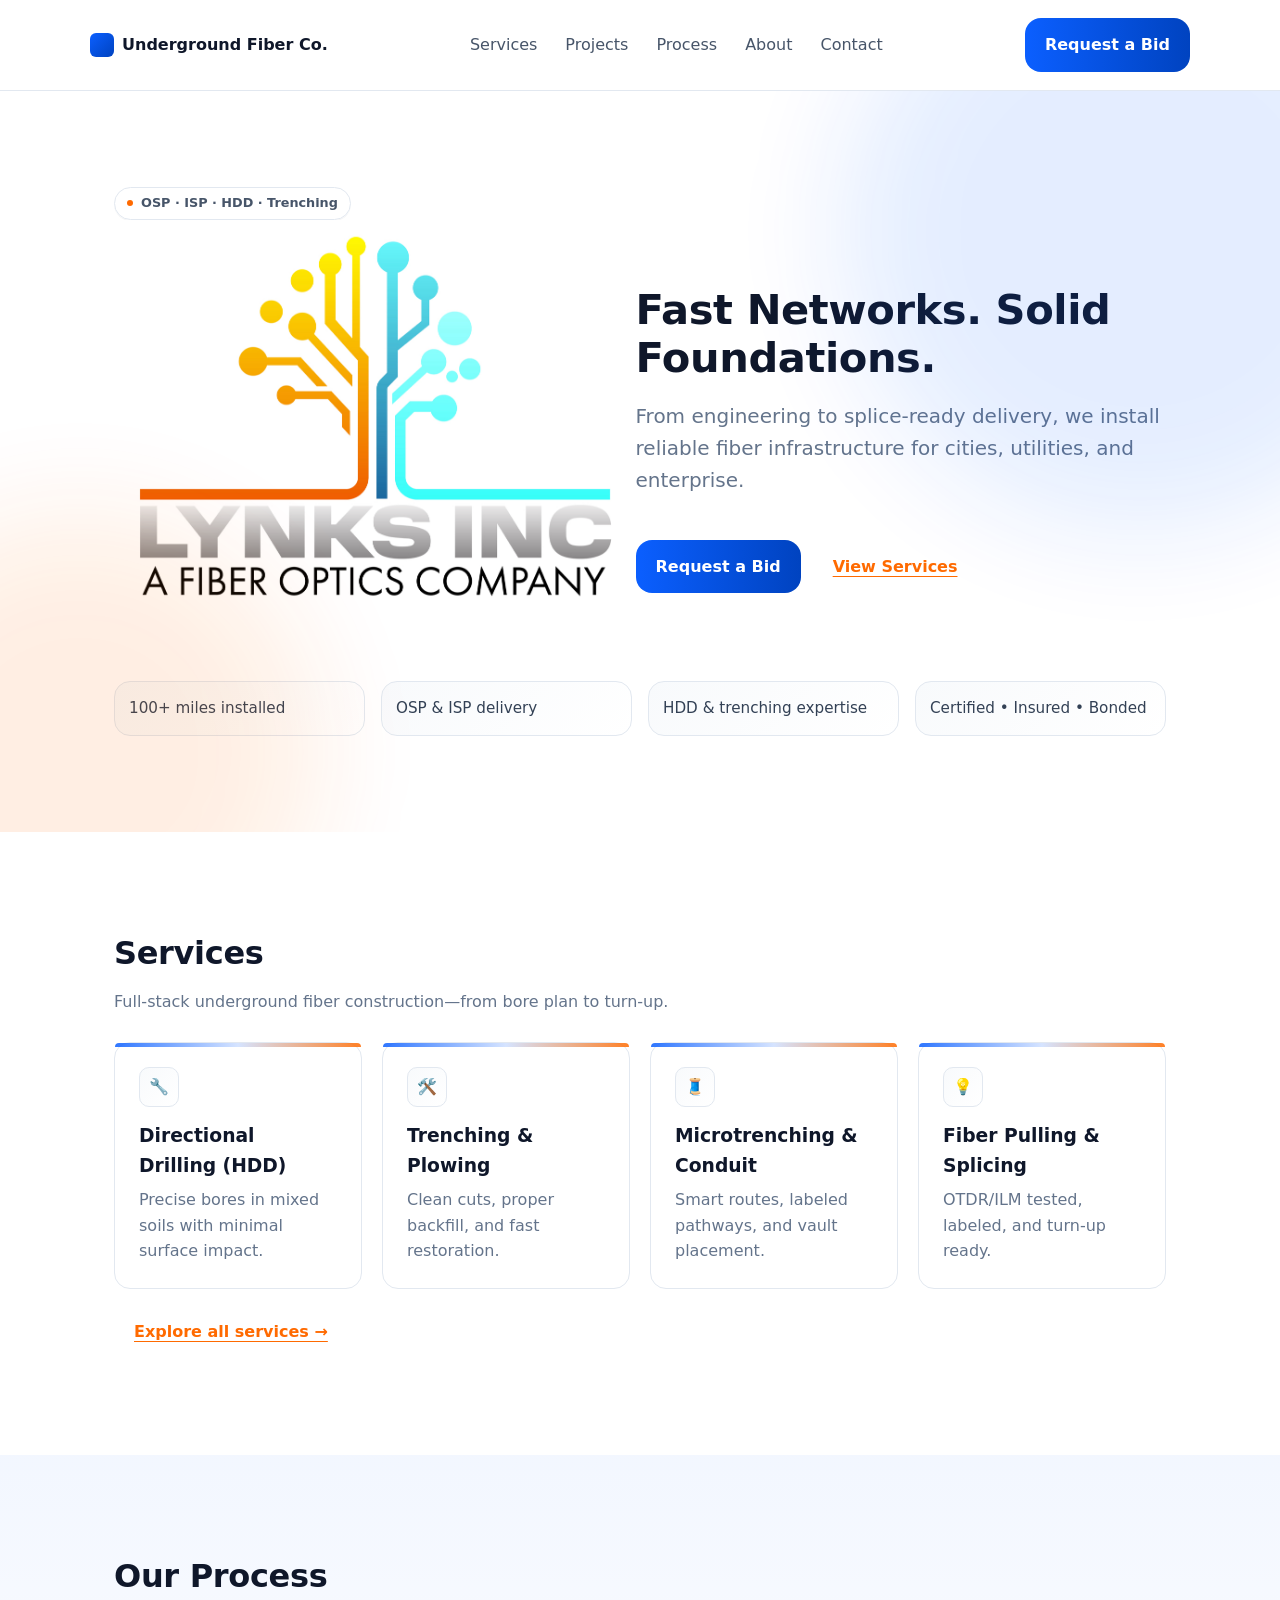
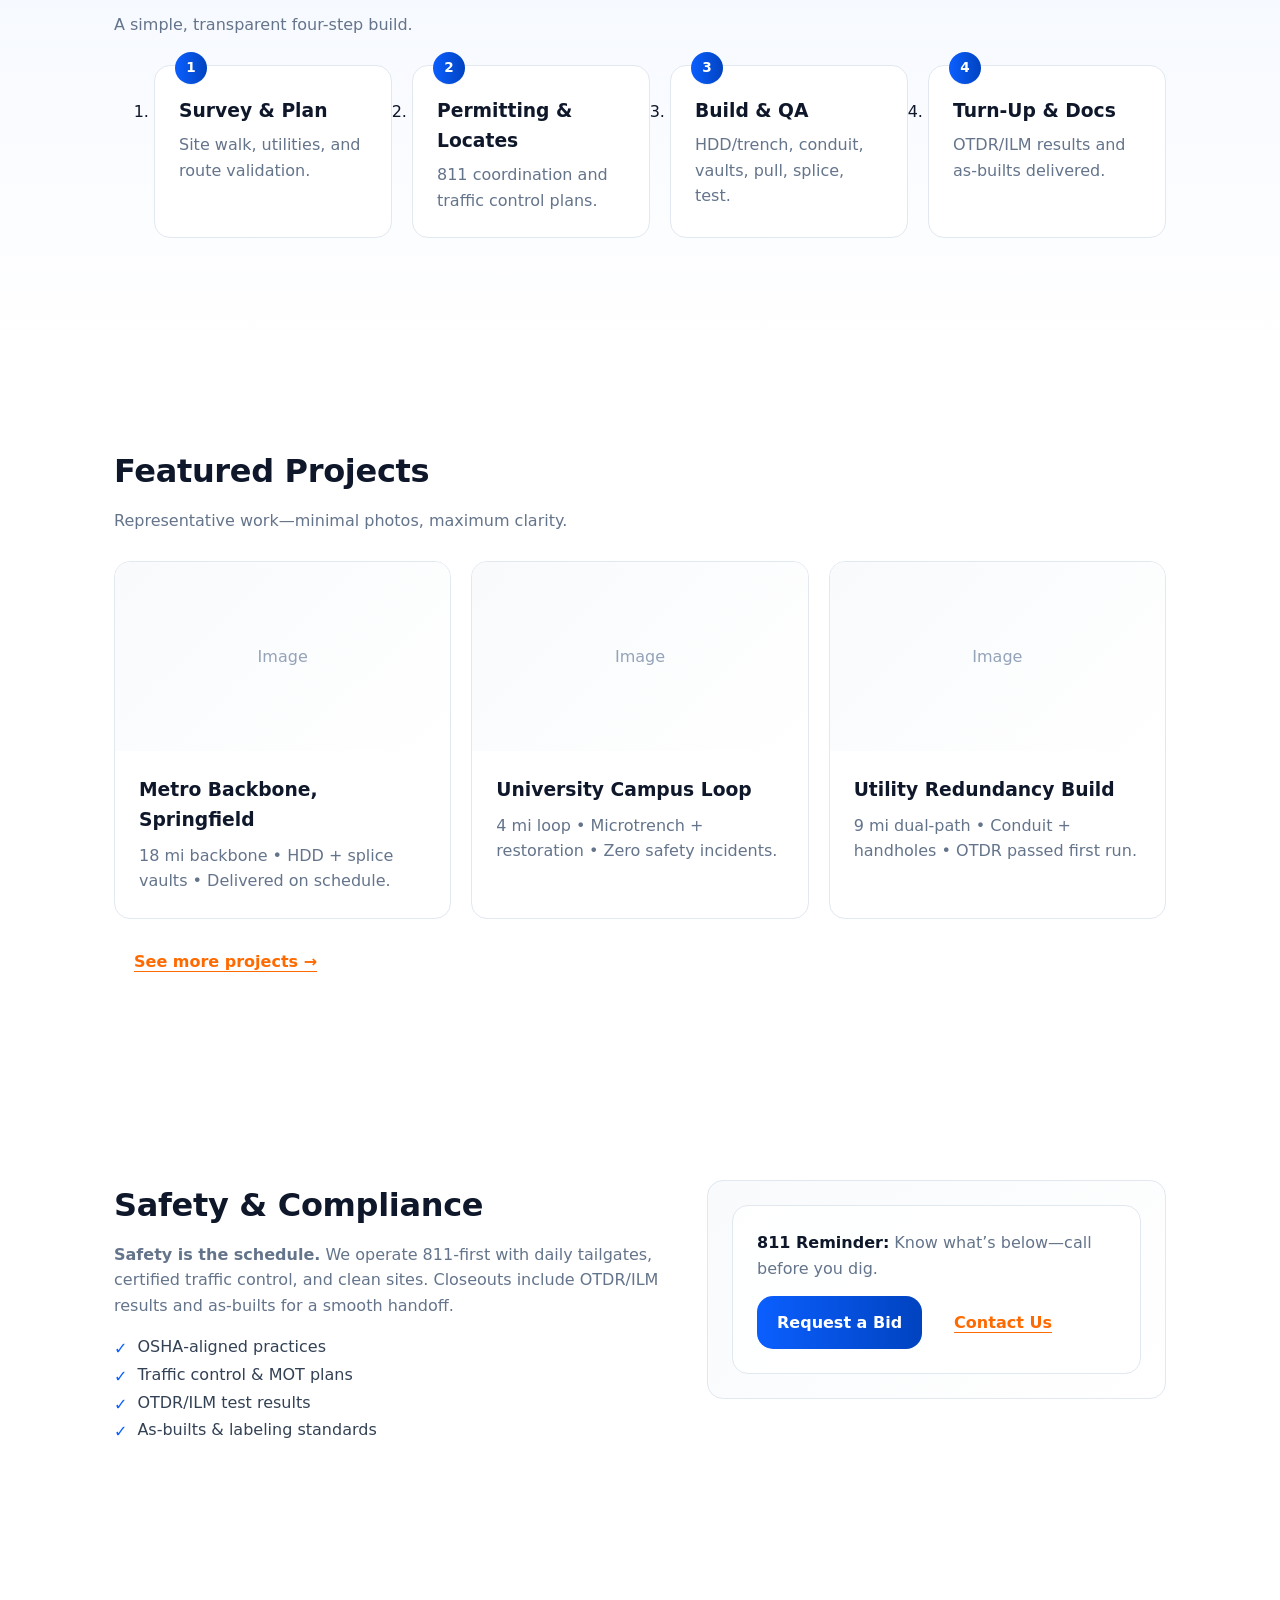
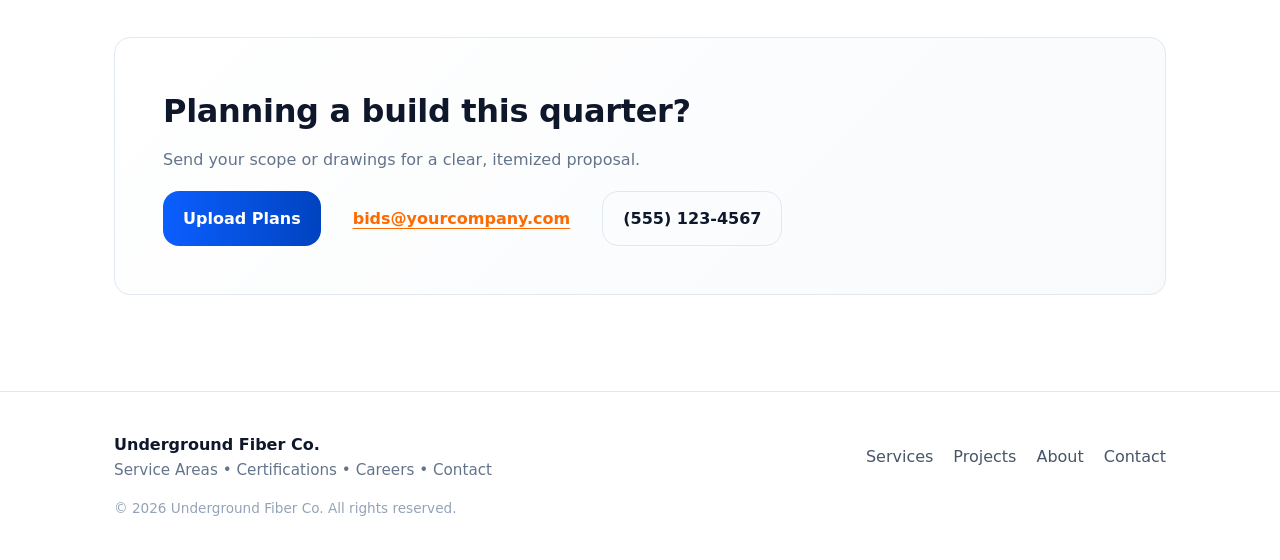
==== index.html @ c2877f33 "sample site" ====
<!doctype html>
<html lang="en">
<head>
  <meta charset="utf-8" />
  <meta name="viewport" content="width=device-width, initial-scale=1" />
  <title>Underground Fiber — Built Right, Built Fast.</title>
  <meta name="description" content="Underground fiber construction: HDD, trenching, conduit, splicing, and turn‑up. Reliable delivery for cities, utilities, and enterprise." />
  <link rel="stylesheet" href="style.css"/>
</head>
<body>
  <a class="skip" href="#main">Skip to content</a>

  <!-- NAV -->
  <header class="nav">
    <div class="container row">
      <a href="#home" class="brand" aria-label="Company home">
        <span class="brand-badge"></span>
        <span>Underground Fiber Co.</span>
      </a>
      <nav class="menu" aria-label="Primary">
        <a href="#services">Services</a>
        <a href="#projects">Projects</a>
        <a href="#process">Process</a>
        <a href="#about">About</a>
        <a href="#contact">Contact</a>
      </nav>
      <div>
        <a class="btn btn-primary" href="#contact">Request a Bid</a>
      </div>
    </div>
  </header>

  <!-- HERO -->
  <section id="home" class="hero section" aria-label="Hero">
    <div class="wash" aria-hidden="true">
      <div class="blob b1"></div>
      <div class="blob b2"></div>
    </div>
    
    <div class="container">
      <div>
        <span style="display:inline-flex; align-items:center; gap:.5rem; border:1px solid var(--line); background:rgba(255,255,255,.85); padding:.35rem .75rem; border-radius:999px; font-weight:600; color:#475569; font-size:.8rem; box-shadow:0 1px 0 rgba(2,6,23,.04)">
          <span style="width:6px;height:6px;border-radius:999px; background:var(--orange); display:inline-block"></span>
          OSP · ISP · HDD · Trenching
        </span>
        <div class="flex">
            <div class="flex1">
                <h1 style="margin-top: 18px">Fast Networks. Solid Foundations.</h1>
                <p style="margin-top:18px; font-size: clamp(1rem, .5vw + .95rem, 1.25rem); color: var(--muted)">
                From engineering to splice-ready delivery, we install reliable fiber infrastructure for cities, utilities, and enterprise.
                </p>
                <div style="margin-top: 24px; display:flex; flex-wrap:wrap; gap:12px">
                <a class="btn btn-primary" href="#contact">Request a Bid</a>
                <a class="btn btn-link" href="#services">View Services</a>
                </div>
            </div>
            <div class="flex2">
                <img src="lynkslogo.jpg" alt="logo" title="logo" />
            </div>
        </div>
        
      </div>

      <!-- Proof bar -->
      <div class="proof" style="margin-top:40px">
        <div class="item">100+ miles installed</div>
        <div class="item">OSP &amp; ISP delivery</div>
        <div class="item">HDD &amp; trenching expertise</div>
        <div class="item">Certified • Insured • Bonded</div>
      </div>
    </div>
  </section>

  <main id="main">
    <!-- SERVICES -->
    <section id="services" class="section" aria-label="Services">
      <div class="container">
        <div style="max-width: 680px">
          <h2>Services</h2>
          <p style="margin-top:10px; color: var(--muted)">Full-stack underground fiber construction—from bore plan to turn-up.</p>
        </div>

        <div class="grid-4" style="margin-top:28px">
          <article class="card pad band">
            <div class="iconbox" aria-hidden="true">🔧</div>
            <h3 style="margin:14px 0 6px 0">Directional Drilling (HDD)</h3>
            <p style="color:var(--muted); margin:0">Precise bores in mixed soils with minimal surface impact.</p>
          </article>

          <article class="card pad band">
            <div class="iconbox" aria-hidden="true">🛠️</div>
            <h3 style="margin:14px 0 6px 0">Trenching &amp; Plowing</h3>
            <p style="color:var(--muted); margin:0">Clean cuts, proper backfill, and fast restoration.</p>
          </article>

          <article class="card pad band">
            <div class="iconbox" aria-hidden="true">🧵</div>
            <h3 style="margin:14px 0 6px 0">Microtrenching &amp; Conduit</h3>
            <p style="color:var(--muted); margin:0">Smart routes, labeled pathways, and vault placement.</p>
          </article>

          <article class="card pad band">
            <div class="iconbox" aria-hidden="true">💡</div>
            <h3 style="margin:14px 0 6px 0">Fiber Pulling &amp; Splicing</h3>
            <p style="color:var(--muted); margin:0">OTDR/ILM tested, labeled, and turn-up ready.</p>
          </article>
        </div>

        <div style="margin-top:16px">
          <a class="btn btn-link" href="#services">Explore all services →</a>
        </div>
      </div>
    </section>

    <!-- PROCESS -->
    <section id="process" class="section" aria-label="Our Process" style="background: linear-gradient(180deg, rgba(11,95,255,.05), transparent)">
      <div class="container">
        <div style="max-width: 680px">
          <h2>Our Process</h2>
          <p style="margin-top:10px; color: var(--muted)">A simple, transparent four-step build.</p>
        </div>

        <ol class="steps" style="margin-top:28px">
          <li class="card pad step"><span class="chip">1</span>
            <h3 style="margin:6px 0 6px 0">Survey &amp; Plan</h3>
            <p style="color:var(--muted); margin:0">Site walk, utilities, and route validation.</p>
          </li>
          <li class="card pad step"><span class="chip">2</span>
            <h3 style="margin:6px 0 6px 0">Permitting &amp; Locates</h3>
            <p style="color:var(--muted); margin:0">811 coordination and traffic control plans.</p>
          </li>
          <li class="card pad step"><span class="chip">3</span>
            <h3 style="margin:6px 0 6px 0">Build &amp; QA</h3>
            <p style="color:var(--muted); margin:0">HDD/trench, conduit, vaults, pull, splice, test.</p>
          </li>
          <li class="card pad step"><span class="chip">4</span>
            <h3 style="margin:6px 0 6px 0">Turn‑Up &amp; Docs</h3>
            <p style="color:var(--muted); margin:0">OTDR/ILM results and as‑builts delivered.</p>
          </li>
        </ol>
      </div>
    </section>

    <!-- PROJECTS -->
    <section id="projects" class="section" aria-label="Featured Projects">
      <div class="container">
        <div style="max-width: 680px">
          <h2>Featured Projects</h2>
          <p style="margin-top:10px; color: var(--muted)">Representative work—minimal photos, maximum clarity.</p>
        </div>

        <div class="grid-3" style="margin-top:28px">
          <article class="card" style="overflow:hidden">
            <div class="ph">Image</div>
            <div class="pad" style="padding:24px">
              <h3 style="margin:0 0 8px 0">Metro Backbone, Springfield</h3>
              <p style="margin:0; color:var(--muted)">18 mi backbone • HDD + splice vaults • Delivered on schedule.</p>
            </div>
          </article>

          <article class="card" style="overflow:hidden">
            <div class="ph">Image</div>
            <div class="pad" style="padding:24px">
              <h3 style="margin:0 0 8px 0">University Campus Loop</h3>
              <p style="margin:0; color:var(--muted)">4 mi loop • Microtrench + restoration • Zero safety incidents.</p>
            </div>
          </article>

          <article class="card" style="overflow:hidden">
            <div class="ph">Image</div>
            <div class="pad" style="padding:24px">
              <h3 style="margin:0 0 8px 0">Utility Redundancy Build</h3>
              <p style="margin:0; color:var(--muted)">9 mi dual-path • Conduit + handholes • OTDR passed first run.</p>
            </div>
          </article>
        </div>

        <div style="margin-top:16px">
          <a class="btn btn-link" href="#projects">See more projects →</a>
        </div>
      </div>
    </section>

    <!-- SAFETY -->
    <section id="safety" class="section" aria-label="Safety & Compliance" style="position:relative">
      <div class="container">
        <div style="display:grid; grid-template-columns: 1.1fr .9fr; gap:32px; align-items:start">
          <div>
            <h2>Safety &amp; Compliance</h2>
            <p style="margin-top:10px; color: var(--muted)"><strong>Safety is the schedule.</strong> We operate 811‑first with daily tailgates, certified traffic control, and clean sites. Closeouts include OTDR/ILM results and as‑builts for a smooth handoff.</p>
            <ul class="clean" style="margin-top:16px">
              <li><span class="check">✓</span> OSHA‑aligned practices</li>
              <li><span class="check">✓</span> Traffic control &amp; MOT plans</li>
              <li><span class="check">✓</span> OTDR/ILM test results</li>
              <li><span class="check">✓</span> As‑builts &amp; labeling standards</li>
            </ul>
          </div>
          <div class="card pad" style="background:linear-gradient(135deg,#F8FAFC,#fff)">
            <div class="card pad" style="background:rgba(255,255,255,.9); border-color:var(--line)">
              <p style="margin:0; color:var(--muted)"><strong style="color:var(--ink)">811 Reminder:</strong> Know what’s below—call before you dig.</p>
              <div style="margin-top:14px; display:flex; flex-wrap:wrap; gap:12px">
                <a class="btn btn-primary" href="#contact">Request a Bid</a>
                <a class="btn btn-link" href="#contact">Contact Us</a>
              </div>
            </div>
          </div>
        </div>
      </div>
    </section>

    <!-- CTA -->
    <section id="contact" class="section" aria-label="Contact">
      <div class="container">
        <div class="card pad" style="padding:48px; background:linear-gradient(135deg,#fff,#F8FAFC)">
          <div style="max-width:720px">
            <h2>Planning a build this quarter?</h2>
            <p style="margin-top:10px; color: var(--muted)">Send your scope or drawings for a clear, itemized proposal.</p>
            <div style="margin-top:18px; display:flex; flex-wrap:wrap; gap:12px">
              <a class="btn btn-primary" href="#">Upload Plans</a>
              <a class="btn btn-link" href="mailto:bids@yourcompany.com">bids@yourcompany.com</a>
              <a class="btn" style="border:1px solid var(--line)" href="tel:+15551234567">(555) 123‑4567</a>
            </div>
          </div>
        </div>
      </div>
    </section>
  </main>

  <!-- FOOTER -->
  <footer class="footer">
    <div class="container section" style="padding: 40px 24px">
      <div style="display:flex; flex-wrap:wrap; gap:24px; align-items:center; justify-content:space-between">
        <div>
          <div style="font-weight:600">Underground Fiber Co.</div>
          <div style="color:var(--muted); font-size:.95rem">Service Areas • Certifications • Careers • Contact</div>
        </div>
        <nav style="display:flex; gap:20px; color:#475569" aria-label="Footer">
          <a href="#services">Services</a>
          <a href="#projects">Projects</a>
          <a href="#about">About</a>
          <a href="#contact">Contact</a>
        </nav>
      </div>
      <div style="margin-top:16px; color:#94A3B8; font-size:.85rem">© <span id="year"></span> Underground Fiber Co. All rights reserved.</div>
    </div>
  </footer>

  <script>
    // set year without needing a build step
    document.getElementById('year').textContent = new Date().getFullYear();
  </script>
</body>
</html>
---- style.css ----
:root {
	--blue: #0B5FFF;
	--blue-d: #0043C0;
	--orange: #FF6A00;
	--ink: #0F172A;
	--muted: #64748B;
	--line: #E2E8F0;
	--bg: #ffffff;
	--container: 1100px;
}

body {
	margin: 0;
	background: var(--bg);
	color: var(--ink);
	font: 16px/1.6 Inter, system-ui, sans-serif
}

img {
	max-width: 400px;
	display: block
}

a {
	color: inherit;
	text-decoration: none
}

a:focus-visible,
button:focus-visible {
	outline: 2px solid var(--blue);
	outline-offset: 2px
}

.container {
	max-width: var(--container);
	margin-inline: auto;
	padding: 0 24px;
    
}

.section {
	padding: 96px 0
}

h1 {
	font-size: clamp(2rem, 4vw + 1rem, 3.25rem);
	line-height: 1.1;
	margin: 0;
	display: flex;
	flex-wrap: wrap;
	align-items: center;
	gap: 16px
}

h1 img {
	height: 52px;
	width: auto
}

h2 {
	font-size: clamp(1.5rem, 1.4vw + 1rem, 2rem);
	margin: 0
}

.btn {
	display: inline-flex;
	align-items: center;
	gap: .5rem;
	padding: .875rem 1.25rem;
	font-weight: 600;
	border-radius: 16px;
	transition: .2s ease
}



.btn-primary {
	color: #fff;
	background: linear-gradient(90deg, var(--blue), var(--blue-d))
}

.btn-primary:hover {
	filter: brightness(.96)
}

.btn-link {
	color: var(--orange);
	text-decoration: underline;
	text-underline-offset: 4px
}

.nav {
	border-bottom: 1px solid var(--line);
	position: sticky;
	top: 0;
	backdrop-filter: saturate(180%) blur(6px);
	background: rgba(255, 255, 255, .75)
}

.nav .row {
	display: flex;
	align-items: center;
	justify-content: space-between;
	padding: 12px 0
}

.menu {
	display: flex;
	gap: 28px;
	color: #475569
}

.menu a:hover {
	color: var(--ink)
}

@media (max-width: 900px) {
	.menu {
		display: none
	}
}

.proof {
	display: grid;
	grid-template-columns: repeat(4, 1fr);
	gap: 16px;
	margin-top: 40px
}

.proof .item {
	border: 1px solid var(--line);
	border-radius: 16px;
	padding: 14px;
	font-size: .95rem;
	color: #334155;
	background: linear-gradient(135deg, #F8FAFC, #fff)
}

@media (max-width: 900px) {
	.proof {
		grid-template-columns: repeat(2, 1fr)
	}
}

/* ====== Base ====== */
html {
	box-sizing: border-box
}

*,
*:before,
*:after {
	box-sizing: inherit
}

body {
	margin: 0;
	background: var(--bg);
	color: var(--ink);
	font: 16px/1.6 Inter, system-ui, -apple-system, "Segoe UI", Roboto, "Helvetica Neue", Arial, "Noto Sans", "Apple Color Emoji", "Segoe UI Emoji";
	-webkit-font-smoothing: antialiased;
	-moz-osx-font-smoothing: grayscale;
}

img {
	max-width: 100%;
	display: block
}

a {
	color: inherit;
	text-decoration: none
}

a:focus-visible,
button:focus-visible {
	outline: 2px solid var(--blue);
	outline-offset: 2px
}

/* Layout helpers */
.container {
	max-width: var(--container);
	margin-inline: auto;
	padding: 0 24px;
}

.flex {
    display: flex;  
    justify-content: center;
    flex-direction: row-reverse;
}

.flex1 {
    display: flex;
    flex-direction: column;
    align-items: space-between;
    justify-content: center;
    height: inherit ;
    
}

.flex2 {
    display: flex;
    justify-content: center;
    align-items: center;
}

.section {
	padding: 96px 0
}

@media (max-width: 900px) {
	.section {
		padding: 64px 0
	}
}

@media (max-width: 640px) {
	.section {
		padding: 40px 0
	}
}

/* Headings */
h1 {
	font-size: clamp(2rem, 4vw + 1rem, 3.25rem);
	line-height: 1.1;
	letter-spacing: -0.01em;
	margin: 0
}

h2 {
	font-size: clamp(1.5rem, 1.4vw + 1rem, 2rem);
	letter-spacing: -0.01em;
	margin: 0
}

/* Buttons */
.btn {
	display: inline-flex;
	align-items: center;
	gap: .5rem;
	padding: .875rem 1.25rem;
	font-weight: 600;
	border-radius: 16px;
	transition: .2s ease
}

.btn-primary {
	color: #fff;
	background: linear-gradient(90deg, var(--blue), var(--blue-d))
}

.btn-primary:hover {
	filter: brightness(.96)
}

.btn-link {
	color: var(--orange);
	text-decoration: underline;
	text-underline-offset: 4px
}

/* Card */
.card {
	border: 1px solid var(--line);
	border-radius: 16px;
	background: #fff
}

.card.pad {
	padding: 24px
}

/* Divider border band accent */
.band {
	position: relative
}

.band:before {
	content: "";
	position: absolute;
	inset: 0 0 auto 0;
	height: 4px;
	border-top-left-radius: 16px;
	border-top-right-radius: 16px;
	background: linear-gradient(90deg, var(--blue), rgba(11, 95, 255, .2), var(--orange));
	opacity: .85
}

/* Nav */
.nav {
	border-bottom: 1px solid var(--line);
	position: sticky;
	top: 0;
	backdrop-filter: saturate(180%) blur(6px);
	background: rgba(255, 255, 255, .75);
    z-index: 999;
}

.nav .row {
	display: flex;
	align-items: center;
	justify-content: space-between;
	padding: 18px 0
}

.brand {
	display: flex;
	align-items: center;
	gap: .5rem;
	font-weight: 600
}

.brand-badge {
	width: 24px;
	height: 24px;
	border-radius: 6px;
	background: linear-gradient(135deg, var(--blue), var(--blue-d))
}

.menu {
	display: flex;
	gap: 28px;
	color: #475569
}

.menu a:hover {
	color: var(--ink)
}

@media (max-width: 900px) {
	.menu {
		display: none
	}
}

/* Hero with soft color washes */
.hero {
	position: relative;
	overflow: hidden
}

.hero h1 {
  font-size: clamp(1.9rem, 2.4vw + 1rem, 2.6rem);
  line-height: 1.15;
}


.wash {
	pointer-events: none
}

.wash .blob {
	position: absolute;
	border-radius: 999px;
	filter: blur(60px);
	opacity: .9
}

.wash .b1 {
	top: -160px;
	right: -160px;
	width: 600px;
	height: 600px;
	background: color-mix(in oklab, var(--blue) 12%, transparent)
}

.wash .b2 {
	bottom: -160px;
	left: -160px;
	width: 480px;
	height: 480px;
	background: color-mix(in oklab, var(--orange) 12%, transparent)
}

.proof {
	display: grid;
	grid-template-columns: repeat(4, 1fr);
	gap: 16px
}

.proof .item {
	border: 1px solid var(--line);
	border-radius: 16px;
	padding: 14px;
	font-size: .95rem;
	color: #334155;
	background: linear-gradient(135deg, #F8FAFC, #fff)
}

@media (max-width: 900px) {
	.proof {
		grid-template-columns: repeat(2, 1fr)
	}
}

/* Services */
.grid-4 {
	display: grid;
	grid-template-columns: repeat(4, 1fr);
	gap: 20px
}

@media (max-width: 1100px) {
	.grid-4 {
		grid-template-columns: repeat(2, 1fr)
	}
}

@media (max-width: 600px) {
	.grid-4 {
		grid-template-columns: 1fr
	}
}

.iconbox {
	width: 40px;
	height: 40px;
	border-radius: 10px;
	display: grid;
	place-items: center;
	background: linear-gradient(135deg, #F8FAFC, #fff);
	border: 1px solid var(--line)
}

/* Process */
.steps {
	display: grid;
	grid-template-columns: repeat(4, 1fr);
	gap: 20px
}

@media (max-width: 1000px) {
	.steps {
		grid-template-columns: repeat(2, 1fr)
	}
}

@media (max-width: 560px) {
	.steps {
		grid-template-columns: 1fr
	}
}

.chip {
	position: absolute;
	top: -14px;
	left: 20px;
	display: grid;
	place-items: center;
	width: 32px;
	height: 32px;
	border-radius: 999px;
	color: #fff;
	font-weight: 700;
	font-size: .85rem;
	background: linear-gradient(90deg, var(--blue), var(--blue-d));
	box-shadow: 0 1px 0 rgba(2, 6, 23, .06)
}

.step {
	position: relative
}

/* Projects */
.grid-3 {
	display: grid;
	grid-template-columns: repeat(3, 1fr);
	gap: 20px
}

@media (max-width: 1000px) {
	.grid-3 {
		grid-template-columns: repeat(2, 1fr)
	}
}

@media (max-width: 640px) {
	.grid-3 {
		grid-template-columns: 1fr
	}
}

.ph {
	aspect-ratio: 16/9;
	background: linear-gradient(135deg, #F8FAFC, #fff);
	color: #94A3B8;
	display: grid;
	place-items: center;
}

/* Safety */
.check {
	color: var(--blue);
	margin-top: 2px
}

ul.clean {
	list-style: none;
	padding: 0;
	margin: 0
}

ul.clean li {
	display: flex;
	gap: 10px;
	align-items: flex-start;
	color: #334155
}

/* Footer */
.footer {
	border-top: 1px solid var(--line)
}

/* Skip link */
.skip {
	position: absolute;
	left: -9999px
}

.skip:focus {
	left: 16px;
	top: 16px;
	z-index: 999;
	background: #fff;
	border: 1px solid var(--line);
	padding: 8px 12px;
	border-radius: 8px;
	box-shadow: 0 6px 24px rgba(2, 6, 23, .08)
}
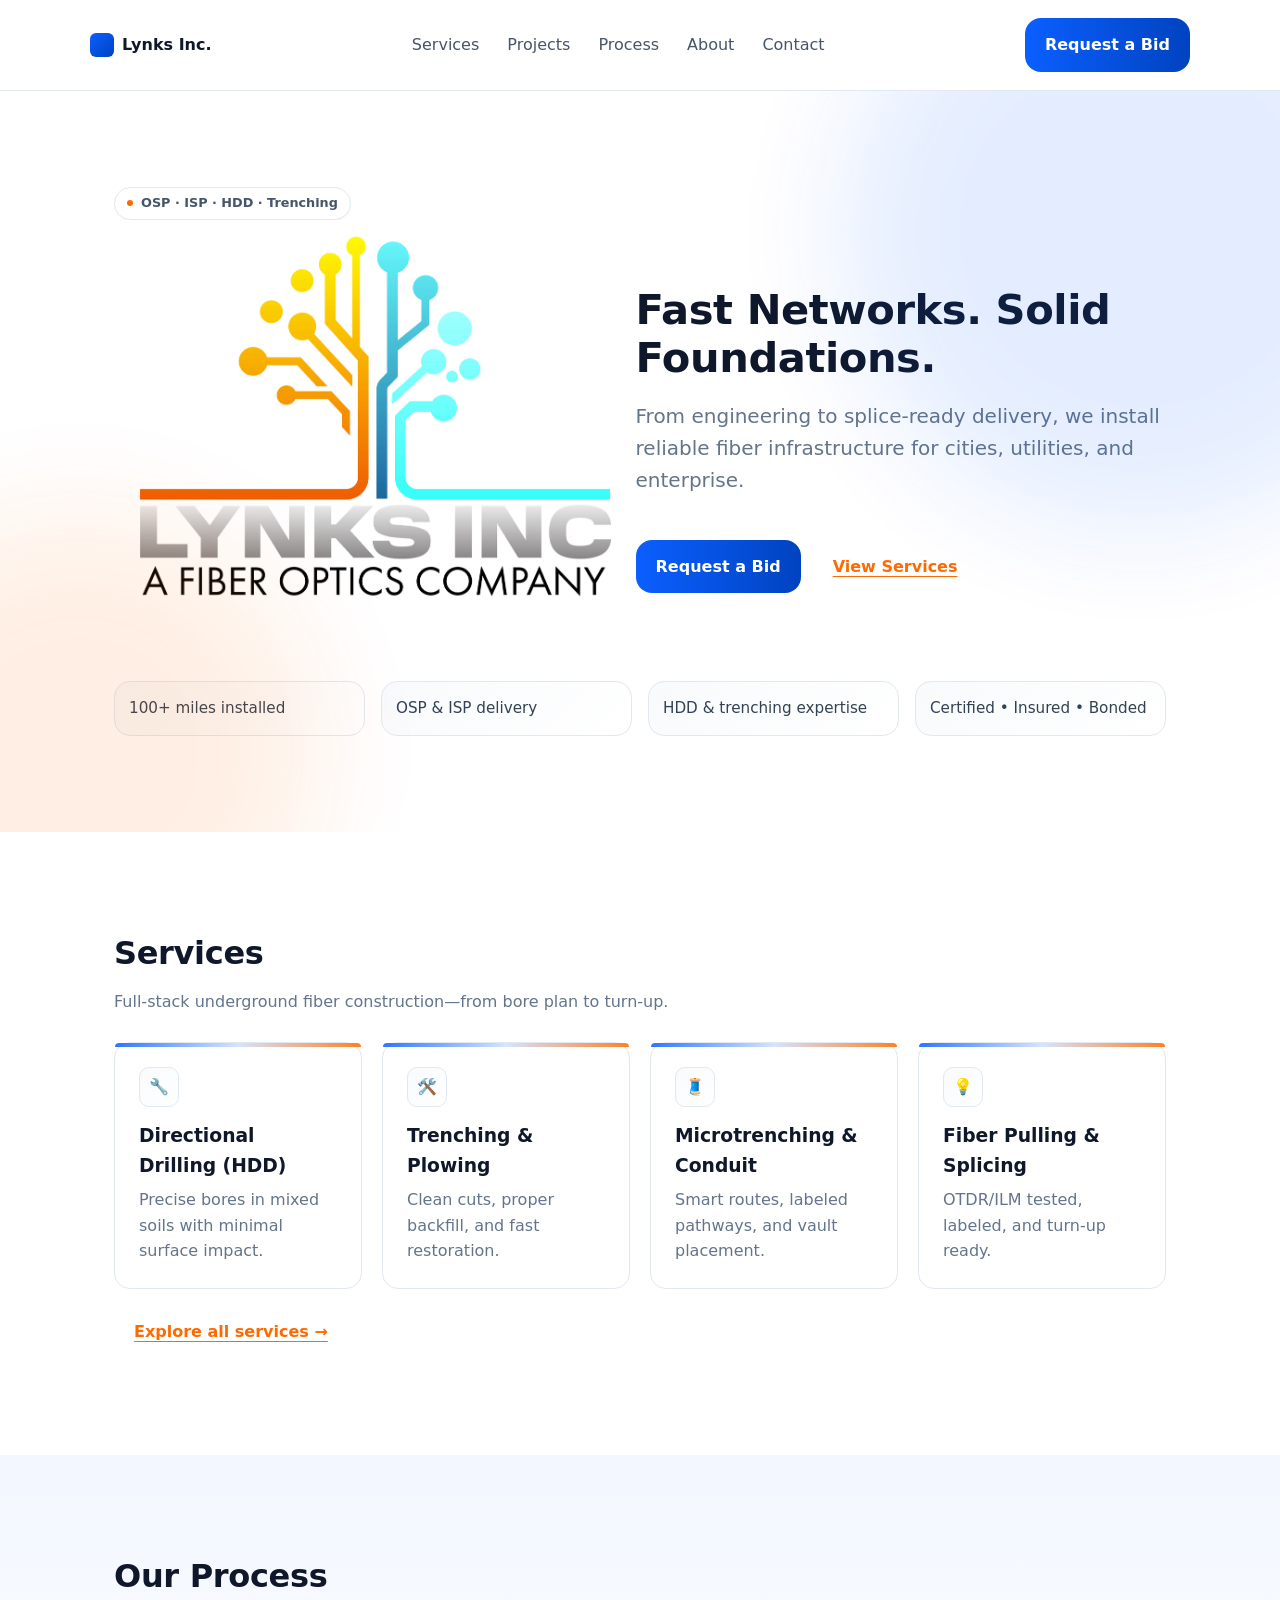
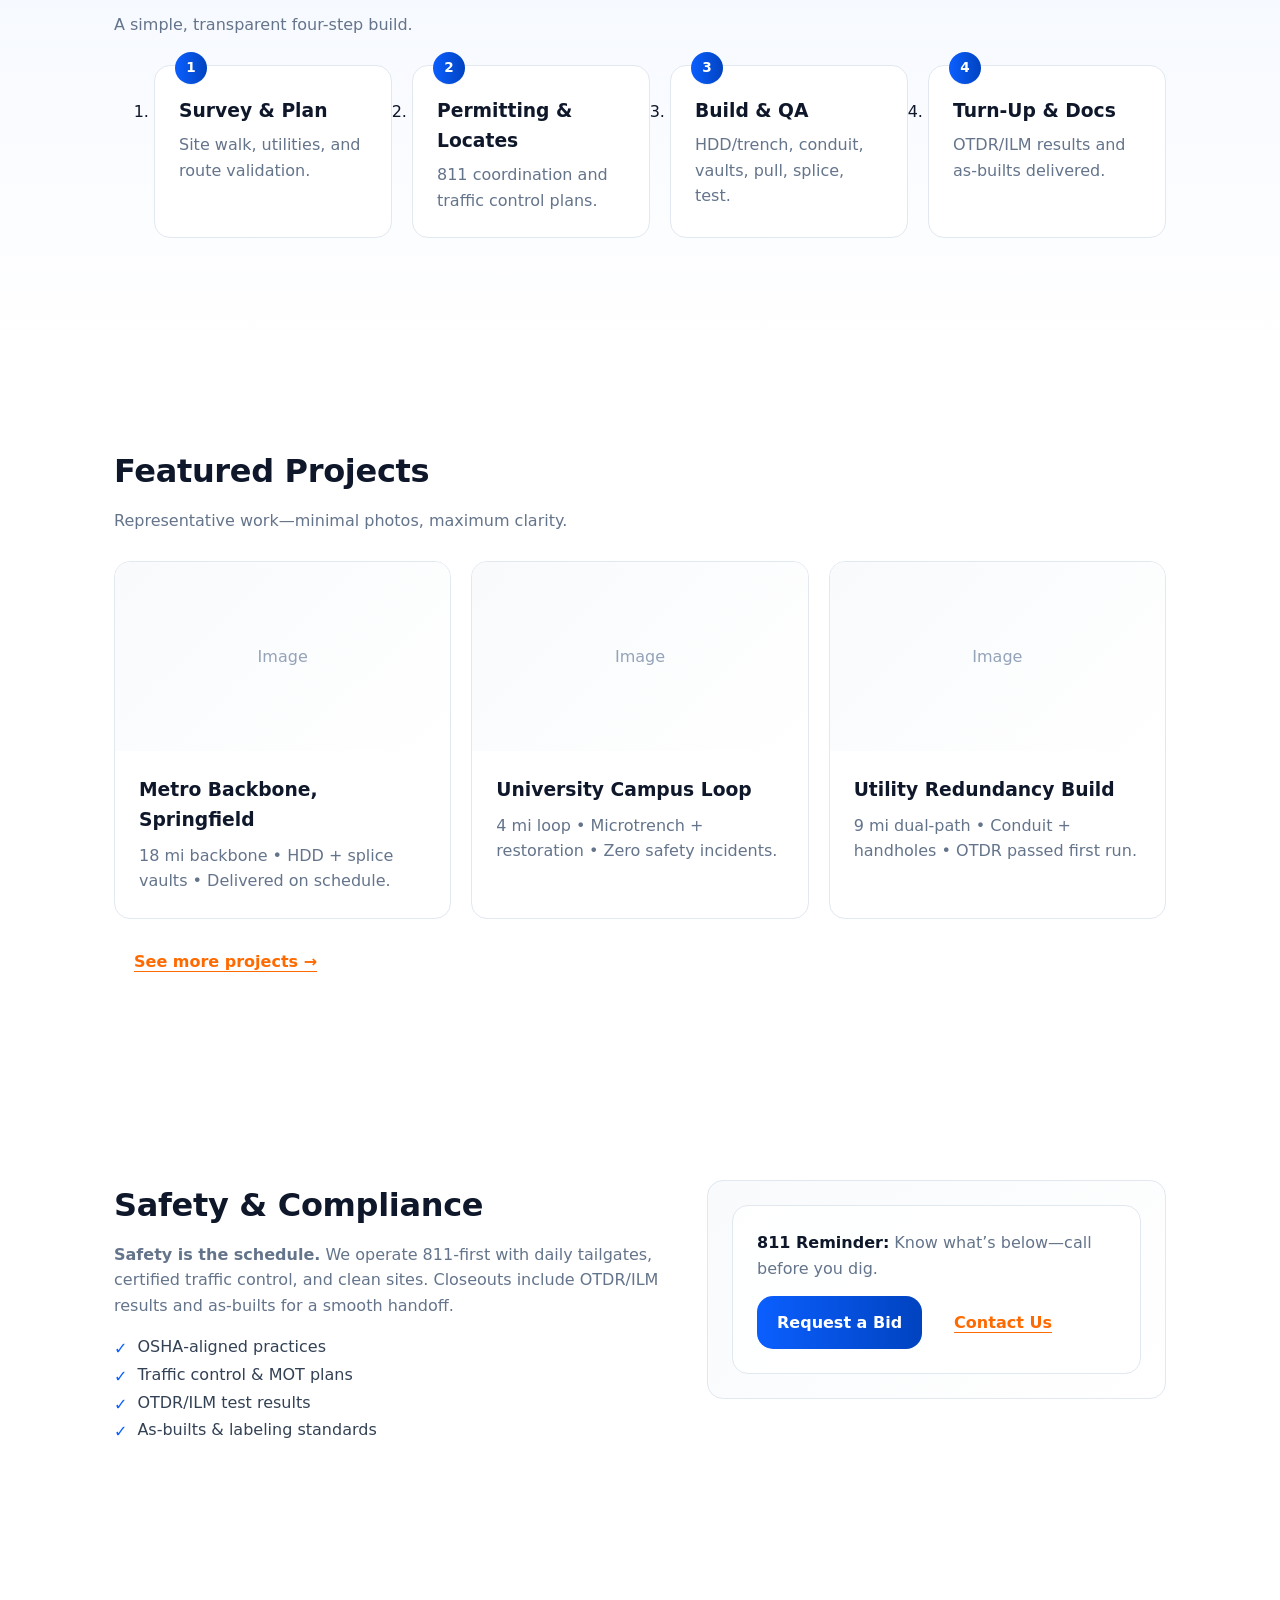
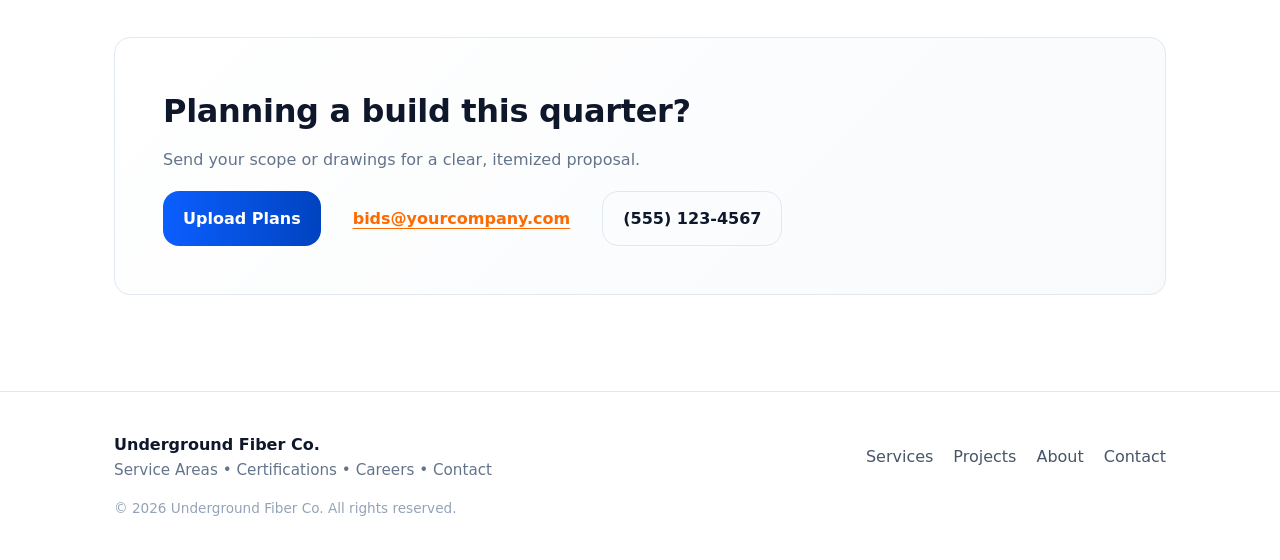
==== commit a3d8b0a0: "updated titles to match company name" ====
--- a/index.html
+++ b/index.html
@@ -3,7 +3,7 @@
 <head>
   <meta charset="utf-8" />
   <meta name="viewport" content="width=device-width, initial-scale=1" />
-  <title>Underground Fiber — Built Right, Built Fast.</title>
+  <title>Lynks Inc. — Built Right, Built Fast.</title>
   <meta name="description" content="Underground fiber construction: HDD, trenching, conduit, splicing, and turn‑up. Reliable delivery for cities, utilities, and enterprise." />
   <link rel="stylesheet" href="style.css"/>
 </head>
@@ -15,7 +15,7 @@
     <div class="container row">
       <a href="#home" class="brand" aria-label="Company home">
         <span class="brand-badge"></span>
-        <span>Underground Fiber Co.</span>
+        <span>Lynks Inc.</span>
       </a>
       <nav class="menu" aria-label="Primary">
         <a href="#services">Services</a>
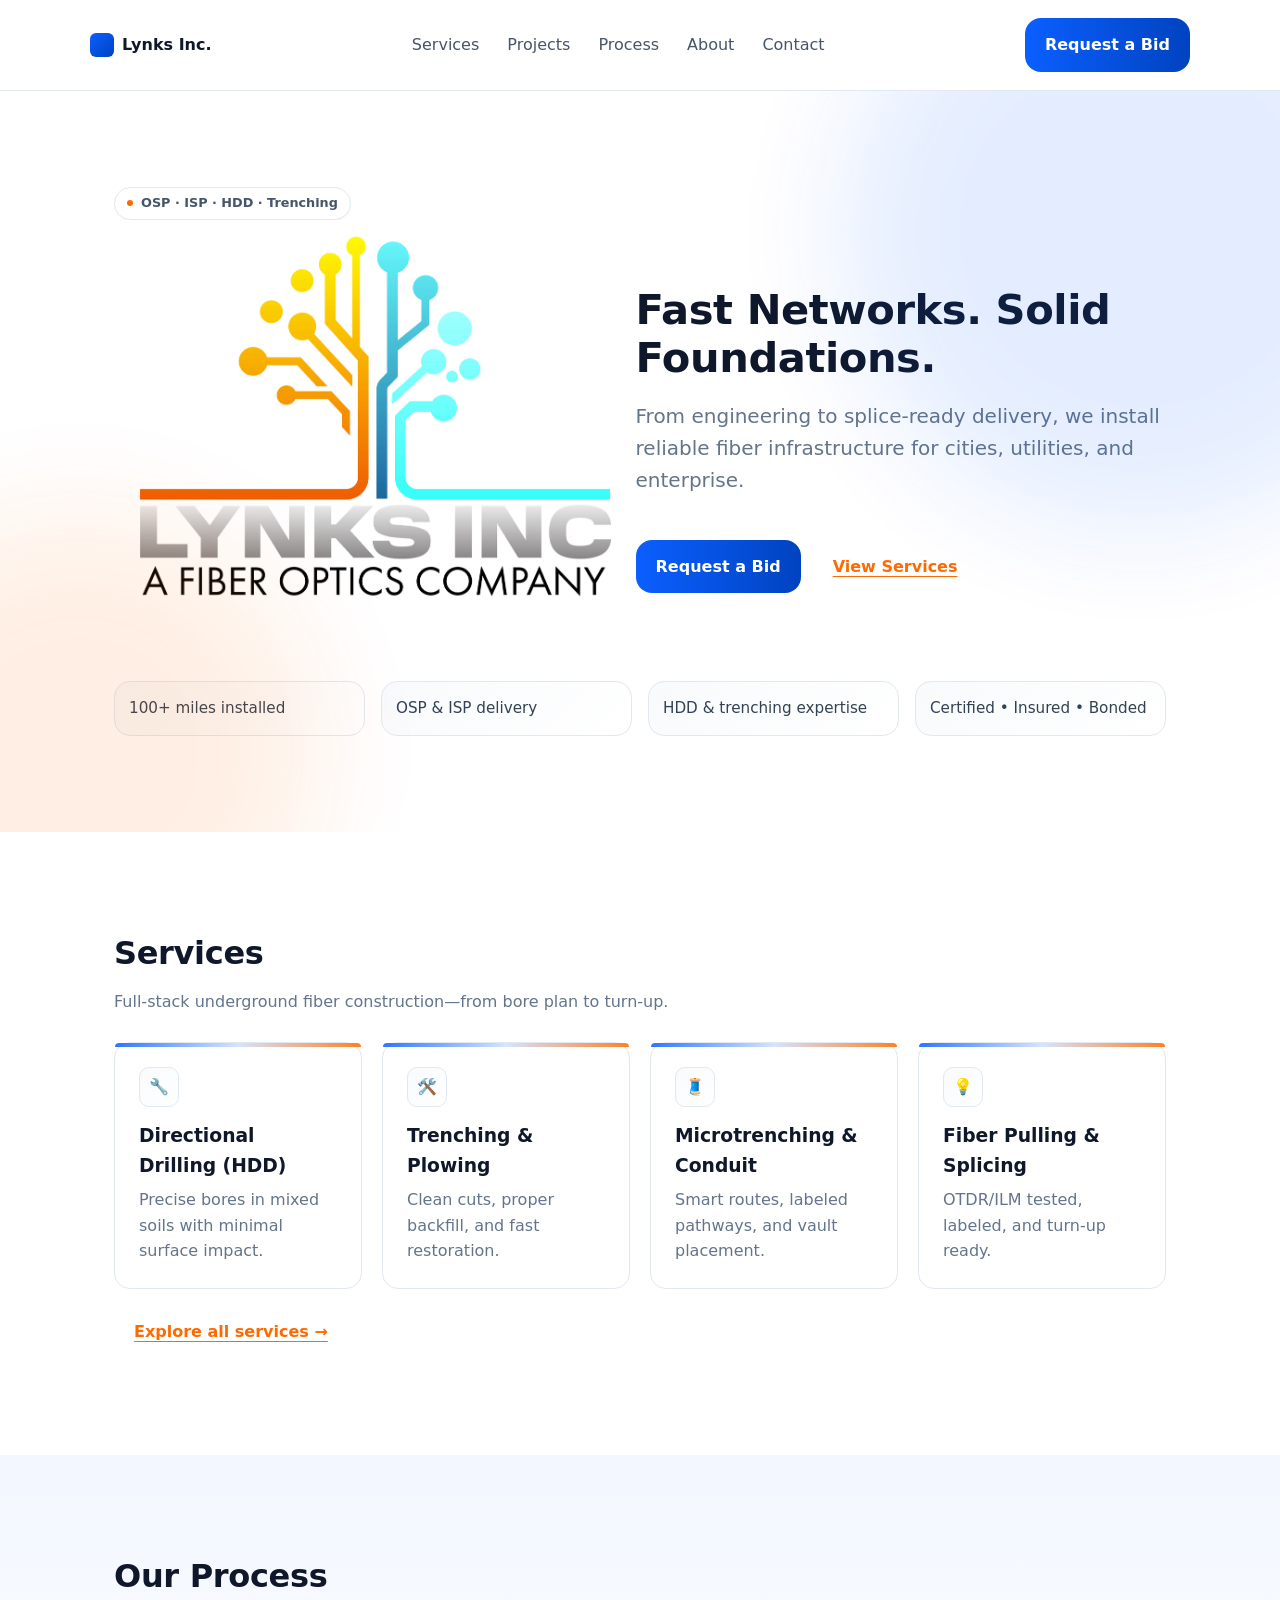
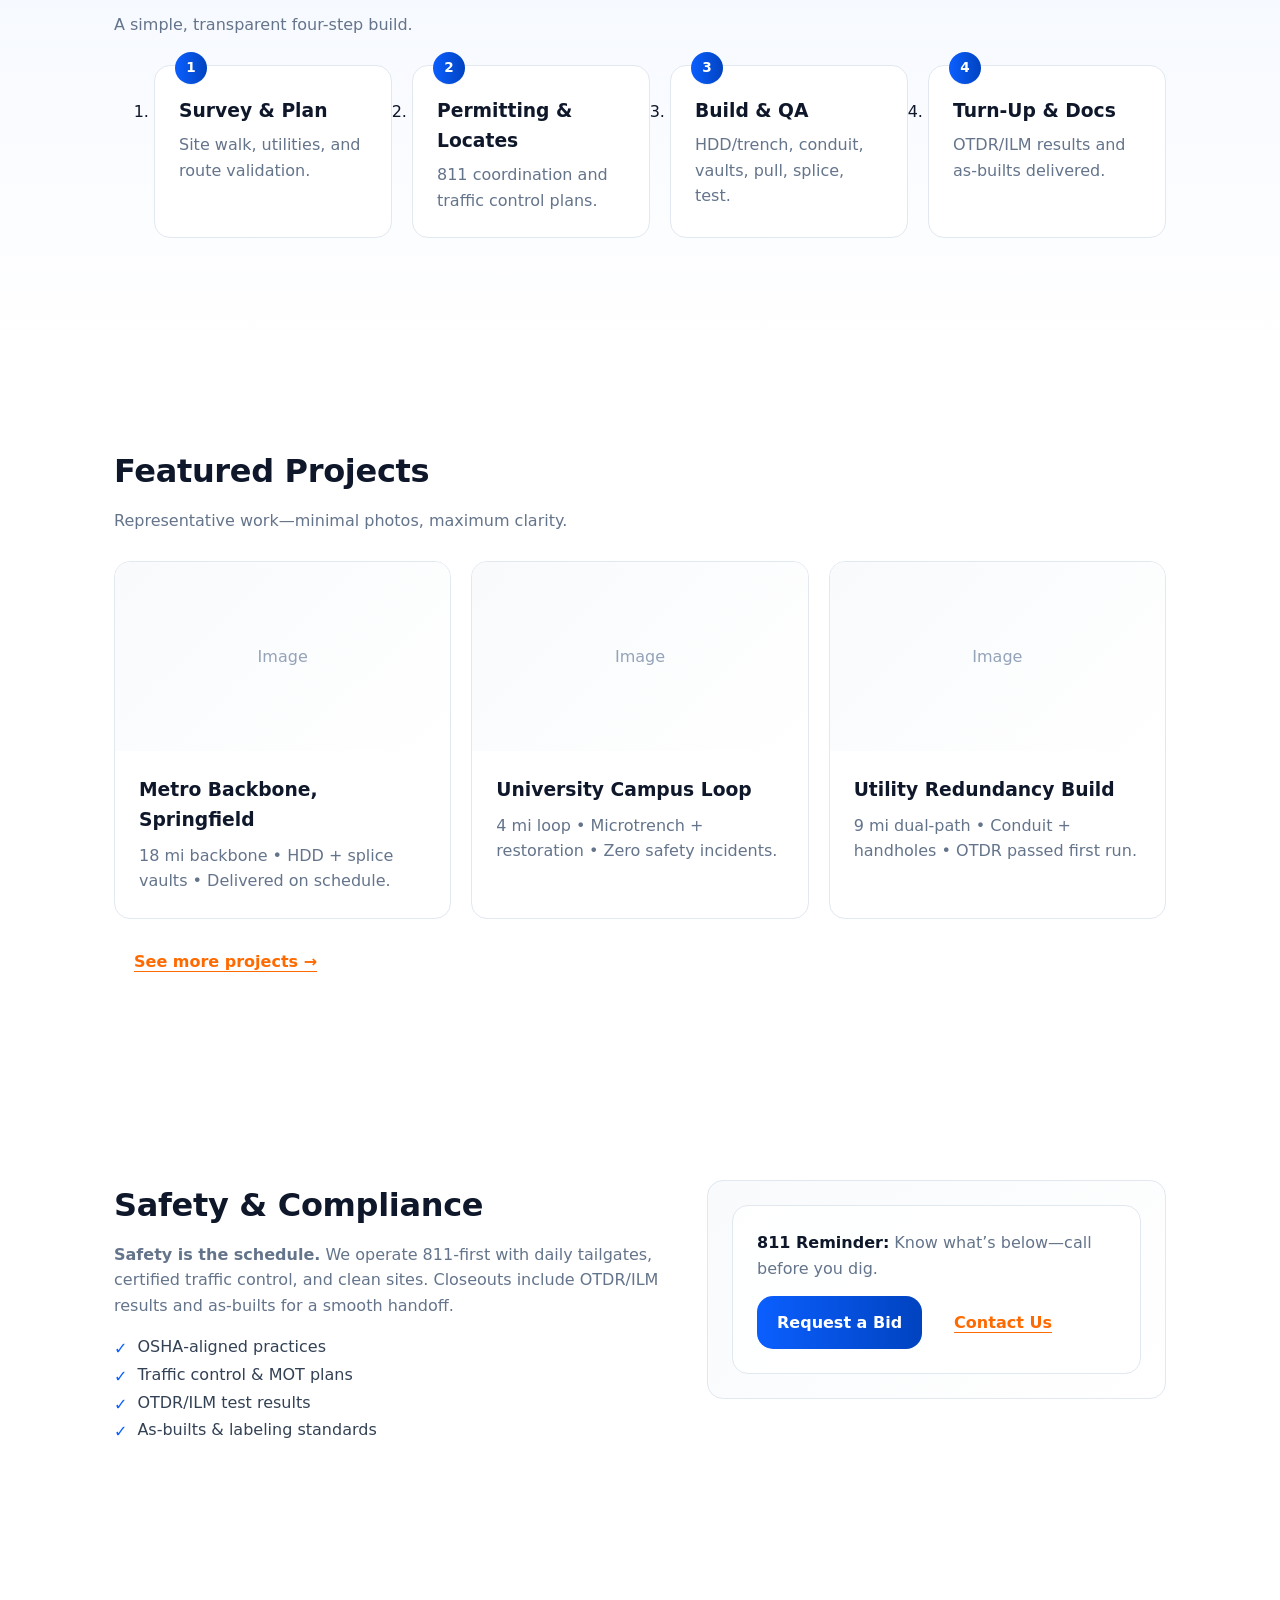
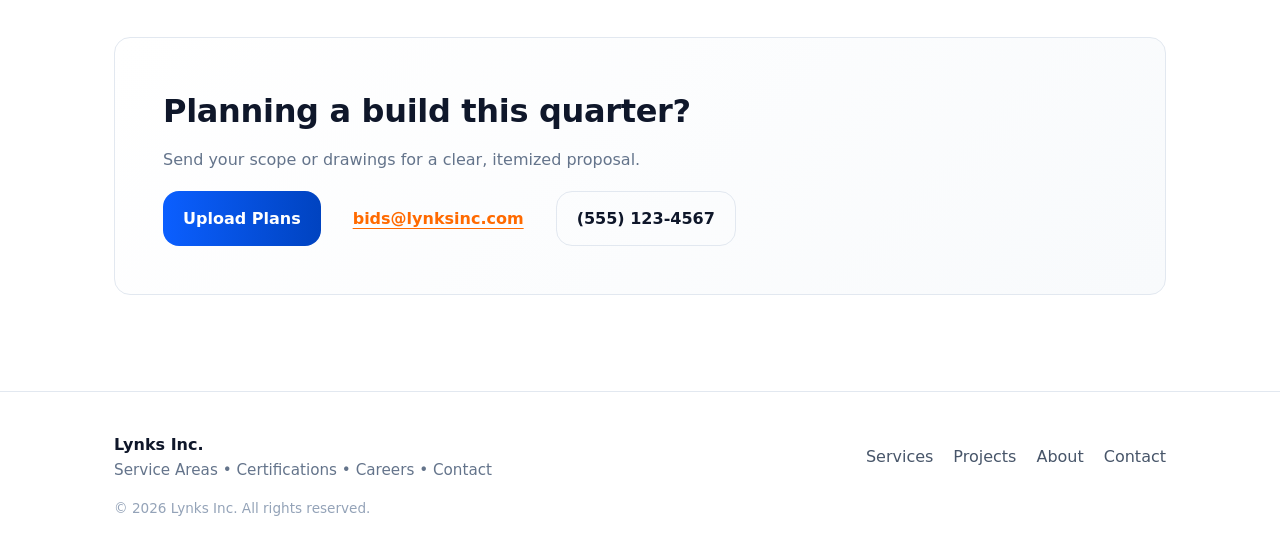
==== commit 0c16bd08: "more name correction" ====
--- a/index.html
+++ b/index.html
@@ -217,7 +217,7 @@
             <p style="margin-top:10px; color: var(--muted)">Send your scope or drawings for a clear, itemized proposal.</p>
             <div style="margin-top:18px; display:flex; flex-wrap:wrap; gap:12px">
               <a class="btn btn-primary" href="#">Upload Plans</a>
-              <a class="btn btn-link" href="mailto:bids@yourcompany.com">bids@yourcompany.com</a>
+              <a class="btn btn-link" href="mailto:bids@lynksinc.com">bids@lynksinc.com</a>
               <a class="btn" style="border:1px solid var(--line)" href="tel:+15551234567">(555) 123‑4567</a>
             </div>
           </div>
@@ -231,7 +231,7 @@
     <div class="container section" style="padding: 40px 24px">
       <div style="display:flex; flex-wrap:wrap; gap:24px; align-items:center; justify-content:space-between">
         <div>
-          <div style="font-weight:600">Underground Fiber Co.</div>
+          <div style="font-weight:600">Lynks Inc.</div>
           <div style="color:var(--muted); font-size:.95rem">Service Areas • Certifications • Careers • Contact</div>
         </div>
         <nav style="display:flex; gap:20px; color:#475569" aria-label="Footer">
@@ -241,7 +241,7 @@
           <a href="#contact">Contact</a>
         </nav>
       </div>
-      <div style="margin-top:16px; color:#94A3B8; font-size:.85rem">© <span id="year"></span> Underground Fiber Co. All rights reserved.</div>
+      <div style="margin-top:16px; color:#94A3B8; font-size:.85rem">© <span id="year"></span> Lynks Inc. All rights reserved.</div>
     </div>
   </footer>
 
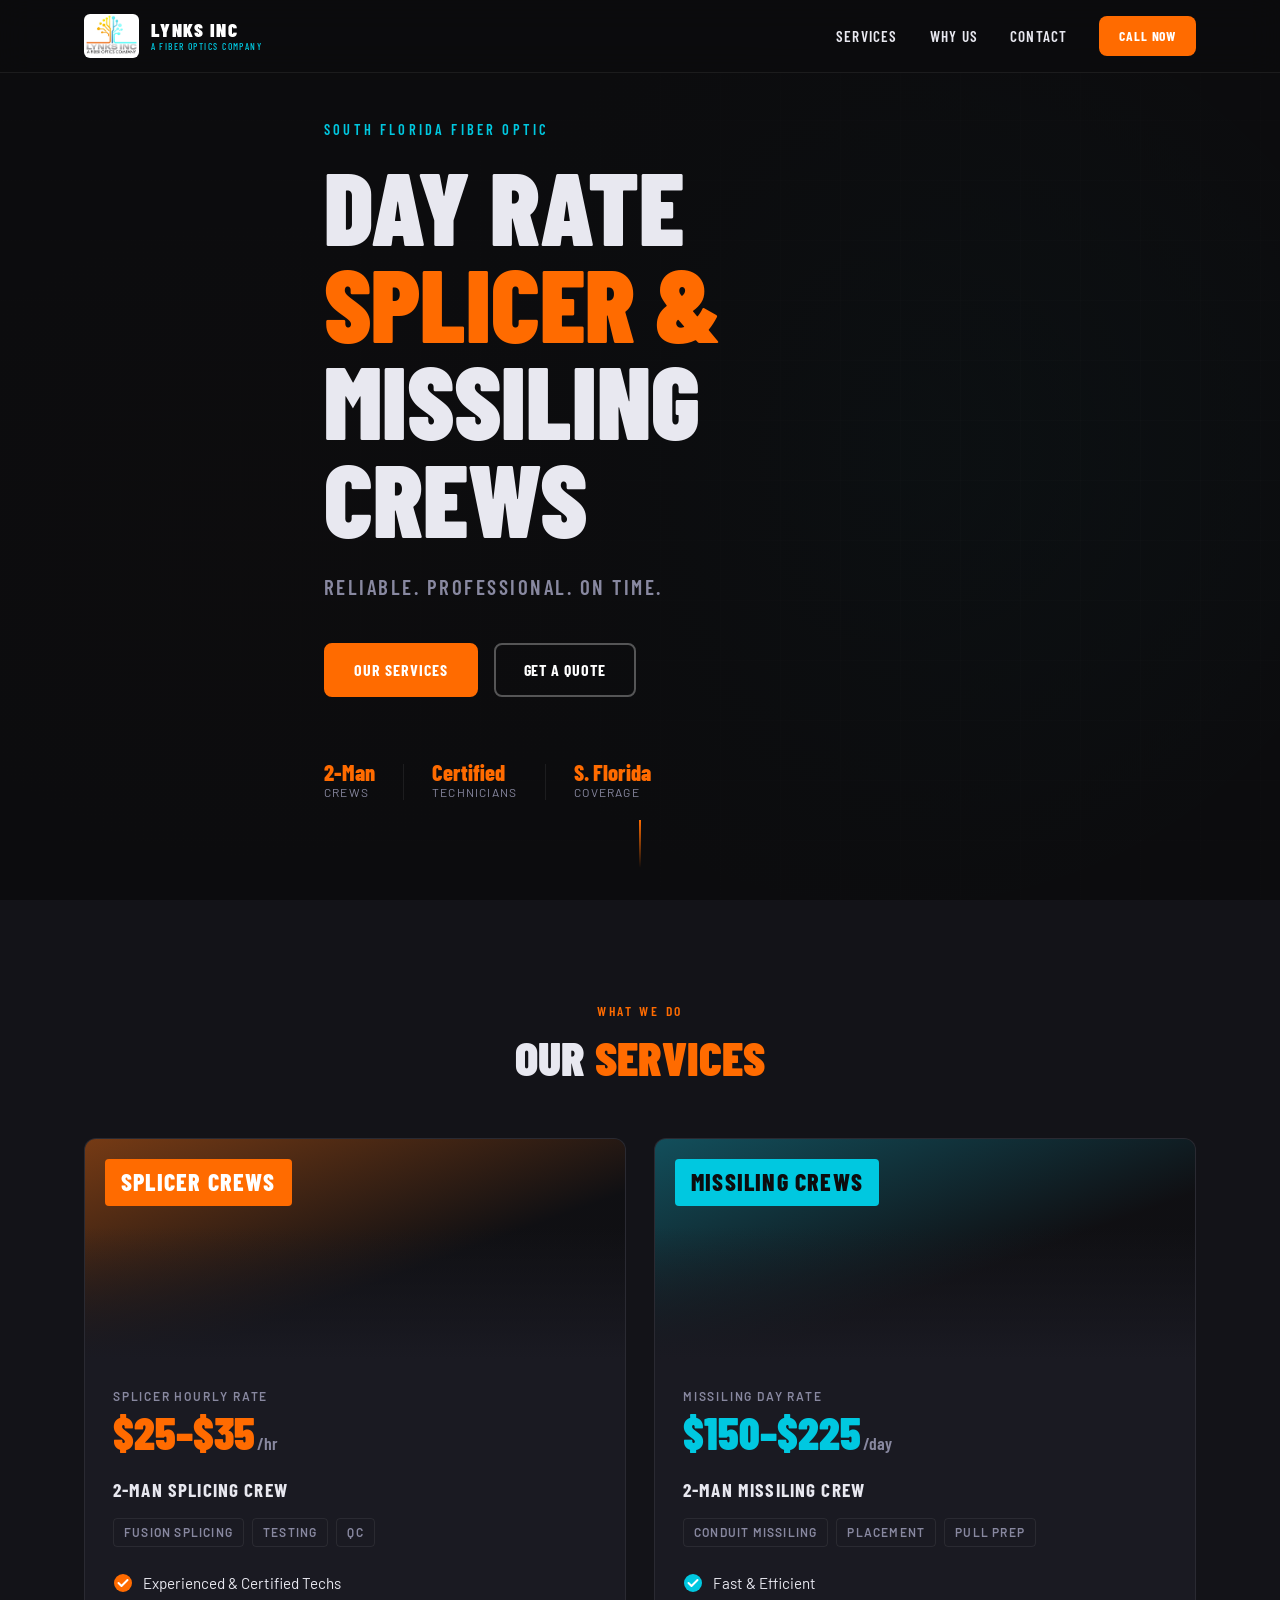
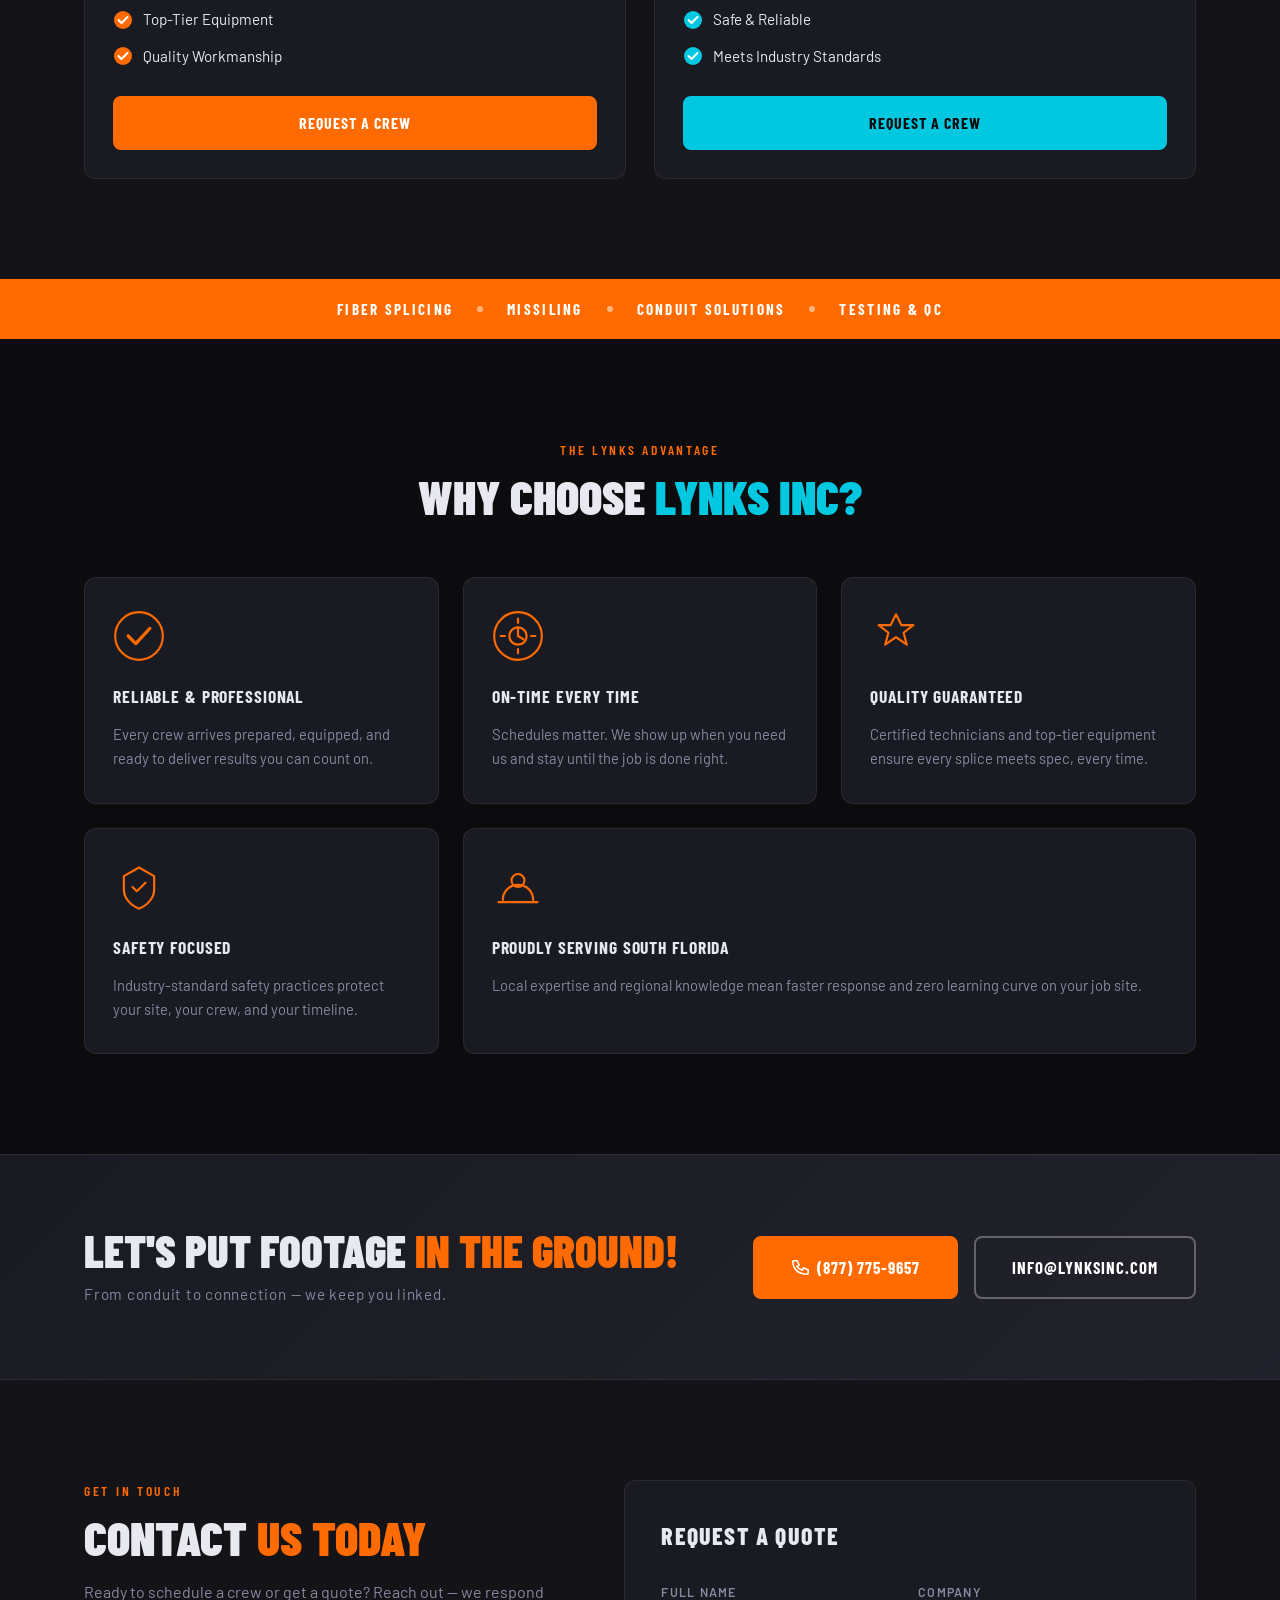
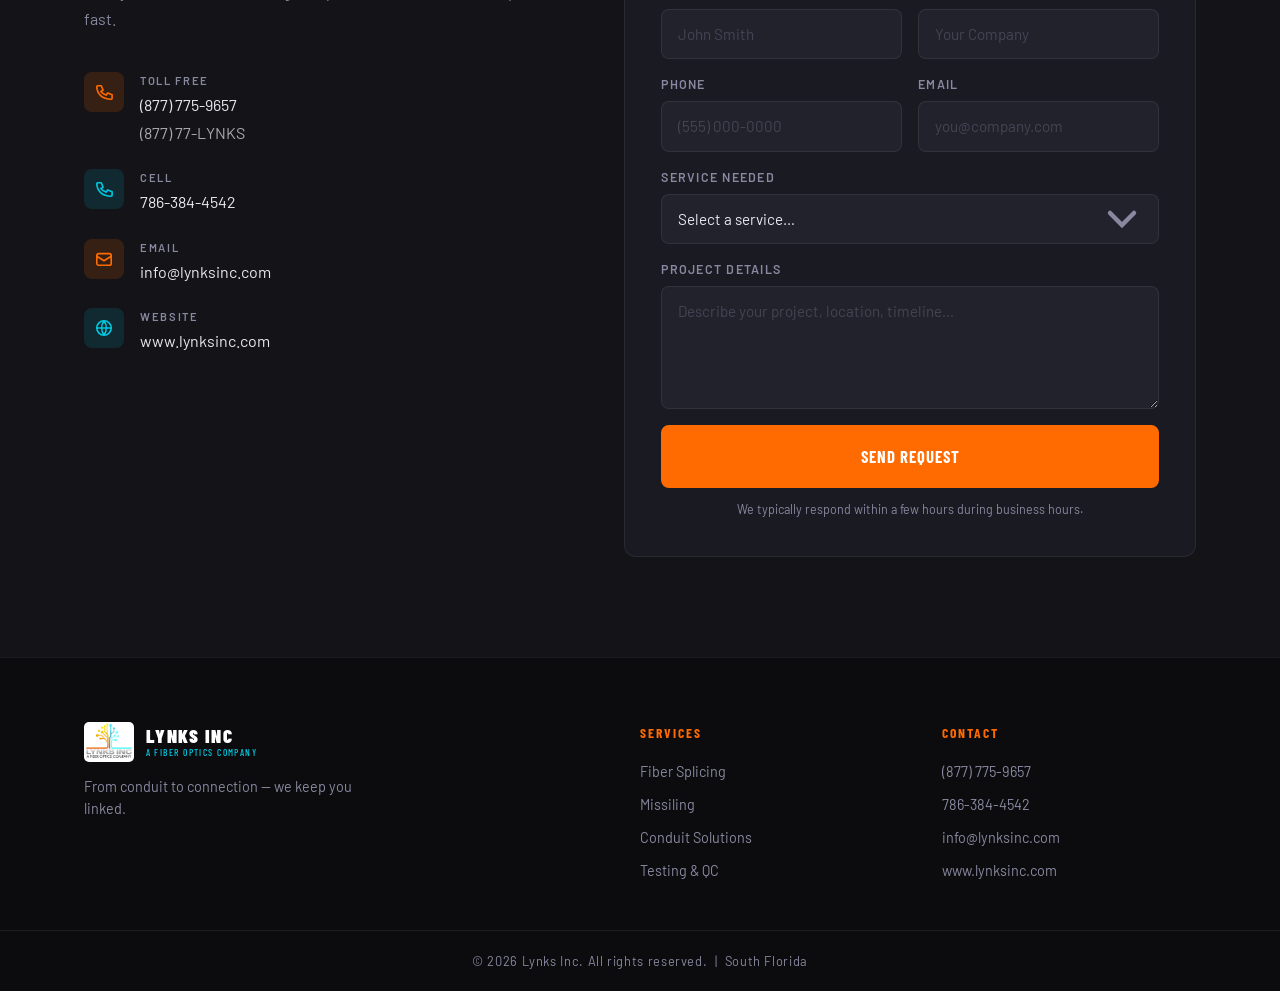
==== commit 84d68113: "full site redesign" ====
--- a/index.html
+++ b/index.html
@@ -1,253 +1,402 @@
-<!doctype html>
+<!DOCTYPE html>
 <html lang="en">
 <head>
-  <meta charset="utf-8" />
-  <meta name="viewport" content="width=device-width, initial-scale=1" />
-  <title>Lynks Inc. — Built Right, Built Fast.</title>
-  <meta name="description" content="Underground fiber construction: HDD, trenching, conduit, splicing, and turn‑up. Reliable delivery for cities, utilities, and enterprise." />
-  <link rel="stylesheet" href="style.css"/>
+  <meta charset="UTF-8" />
+  <meta name="viewport" content="width=device-width, initial-scale=1.0" />
+  <title>Lynks Inc – A Fiber Optics Company</title>
+  <meta name="description" content="South Florida fiber optic splicer and missiling crews. Reliable, professional, on time." />
+  <link rel="preconnect" href="https://fonts.googleapis.com" />
+  <link rel="preconnect" href="https://fonts.gstatic.com" crossorigin />
+  <link href="https://fonts.googleapis.com/css2?family=Barlow+Condensed:wght@400;600;700;800;900&family=Barlow:wght@400;500;600&display=swap" rel="stylesheet" />
+  <link rel="stylesheet" href="style.css" />
 </head>
 <body>
-  <a class="skip" href="#main">Skip to content</a>
-
-  <!-- NAV -->
-  <header class="nav">
-    <div class="container row">
-      <a href="#home" class="brand" aria-label="Company home">
-        <span class="brand-badge"></span>
-        <span>Lynks Inc.</span>
+
+<!-- ── NAV ── -->
+<header class="nav" id="nav">
+  <div class="container nav-inner">
+    <a href="#" class="nav-logo">
+      <img src="lynkslogo.jpg" alt="Lynks Inc logo" class="nav-logo-img" />
+      <div class="nav-logo-text">
+        <span class="logo-name">LYNKS INC</span>
+        <span class="logo-sub">A Fiber Optics Company</span>
+      </div>
+    </a>
+    <nav class="nav-links">
+      <a href="#services">Services</a>
+      <a href="#why">Why Us</a>
+      <a href="#contact">Contact</a>
+      <a href="tel:8777759657" class="btn-nav">Call Now</a>
+    </nav>
+    <button class="burger" id="burger" aria-label="Toggle menu">
+      <span></span><span></span><span></span>
+    </button>
+  </div>
+  <div class="mob-menu" id="mobMenu">
+    <a href="#services">Services</a>
+    <a href="#why">Why Us</a>
+    <a href="#contact">Contact</a>
+    <a href="tel:8777759657" class="btn btn-orange">Call Now</a>
+  </div>
+</header>
+
+<!-- ── HERO ── -->
+<section class="hero" id="home">
+  <div class="hero-bg"></div>
+  <div class="hero-overlay"></div>
+  <div class="container hero-content">
+    <p class="hero-eye">South Florida Fiber Optic</p>
+    <h1 class="hero-title">
+      Day Rate<br>
+      <span class="text-orange">Splicer &amp;</span><br>
+      Missiling Crews
+    </h1>
+    <p class="hero-sub">Reliable. Professional. On Time.</p>
+    <div class="hero-ctas">
+      <a href="#services" class="btn btn-orange">Our Services</a>
+      <a href="#contact" class="btn btn-outline">Get a Quote</a>
+    </div>
+    <div class="hero-stats">
+      <div class="stat">
+        <span class="stat-val">2-Man</span>
+        <span class="stat-lbl">Crews</span>
+      </div>
+      <div class="stat-div"></div>
+      <div class="stat">
+        <span class="stat-val">Certified</span>
+        <span class="stat-lbl">Technicians</span>
+      </div>
+      <div class="stat-div"></div>
+      <div class="stat">
+        <span class="stat-val">S. Florida</span>
+        <span class="stat-lbl">Coverage</span>
+      </div>
+    </div>
+  </div>
+  <div class="scroll-line"><span></span></div>
+</section>
+
+<!-- ── SERVICES ── -->
+<section class="services" id="services">
+  <div class="container">
+    <div class="sec-hd reveal">
+      <p class="sec-eye">What We Do</p>
+      <h2 class="sec-title">Our <span class="text-orange">Services</span></h2>
+    </div>
+    <div class="srv-grid">
+
+      <!-- Splicer -->
+      <div class="srv-card splicer reveal d1">
+        <div class="srv-img">
+          <div class="srv-img-fade"></div>
+          <div class="srv-lbl">Splicer Crews</div>
+        </div>
+        <div class="srv-body">
+          <div class="srv-rate">
+            <span class="rate-lbl">Splicer Hourly Rate</span>
+            <div class="rate-val text-orange">$25–$35<span class="rate-unit">/hr</span></div>
+          </div>
+          <h3 class="srv-title">2-Man Splicing Crew</h3>
+          <ul class="srv-tags">
+            <li>Fusion Splicing</li>
+            <li>Testing</li>
+            <li>QC</li>
+          </ul>
+          <ul class="srv-feat">
+            <li>
+              <svg viewBox="0 0 20 20" fill="none"><circle cx="10" cy="10" r="9" fill="#FF6B00"/><path d="M5.5 10l3 3 6-6" stroke="#fff" stroke-width="2" stroke-linecap="round" stroke-linejoin="round"/></svg>
+              Experienced &amp; Certified Techs
+            </li>
+            <li>
+              <svg viewBox="0 0 20 20" fill="none"><circle cx="10" cy="10" r="9" fill="#FF6B00"/><path d="M5.5 10l3 3 6-6" stroke="#fff" stroke-width="2" stroke-linecap="round" stroke-linejoin="round"/></svg>
+              Top-Tier Equipment
+            </li>
+            <li>
+              <svg viewBox="0 0 20 20" fill="none"><circle cx="10" cy="10" r="9" fill="#FF6B00"/><path d="M5.5 10l3 3 6-6" stroke="#fff" stroke-width="2" stroke-linecap="round" stroke-linejoin="round"/></svg>
+              Quality Workmanship
+            </li>
+          </ul>
+          <a href="#contact" class="btn btn-orange btn-full">Request a Crew</a>
+        </div>
+      </div>
+
+      <!-- Missiling -->
+      <div class="srv-card missiling reveal d2">
+        <div class="srv-img">
+          <div class="srv-img-fade"></div>
+          <div class="srv-lbl">Missiling Crews</div>
+        </div>
+        <div class="srv-body">
+          <div class="srv-rate">
+            <span class="rate-lbl">Missiling Day Rate</span>
+            <div class="rate-val text-cyan">$150–$225<span class="rate-unit">/day</span></div>
+          </div>
+          <h3 class="srv-title">2-Man Missiling Crew</h3>
+          <ul class="srv-tags">
+            <li>Conduit Missiling</li>
+            <li>Placement</li>
+            <li>Pull Prep</li>
+          </ul>
+          <ul class="srv-feat">
+            <li>
+              <svg viewBox="0 0 20 20" fill="none"><circle cx="10" cy="10" r="9" fill="#00C8E0"/><path d="M5.5 10l3 3 6-6" stroke="#fff" stroke-width="2" stroke-linecap="round" stroke-linejoin="round"/></svg>
+              Fast &amp; Efficient
+            </li>
+            <li>
+              <svg viewBox="0 0 20 20" fill="none"><circle cx="10" cy="10" r="9" fill="#00C8E0"/><path d="M5.5 10l3 3 6-6" stroke="#fff" stroke-width="2" stroke-linecap="round" stroke-linejoin="round"/></svg>
+              Safe &amp; Reliable
+            </li>
+            <li>
+              <svg viewBox="0 0 20 20" fill="none"><circle cx="10" cy="10" r="9" fill="#00C8E0"/><path d="M5.5 10l3 3 6-6" stroke="#fff" stroke-width="2" stroke-linecap="round" stroke-linejoin="round"/></svg>
+              Meets Industry Standards
+            </li>
+          </ul>
+          <a href="#contact" class="btn btn-cyan btn-full">Request a Crew</a>
+        </div>
+      </div>
+
+    </div>
+  </div>
+</section>
+
+<!-- ── SERVICE STRIP ── -->
+<div class="strip">
+  <div class="container strip-inner">
+    <span>Fiber Splicing</span>
+    <div class="strip-dot"></div>
+    <span>Missiling</span>
+    <div class="strip-dot"></div>
+    <span>Conduit Solutions</span>
+    <div class="strip-dot"></div>
+    <span>Testing &amp; QC</span>
+  </div>
+</div>
+
+<!-- ── WHY US ── -->
+<section class="why" id="why">
+  <div class="container">
+    <div class="sec-hd reveal">
+      <p class="sec-eye">The Lynks Advantage</p>
+      <h2 class="sec-title">Why Choose <span class="text-cyan">Lynks Inc?</span></h2>
+    </div>
+    <div class="why-grid">
+
+      <div class="why-card reveal">
+        <div class="why-icon">
+          <svg viewBox="0 0 48 48" fill="none">
+            <circle cx="24" cy="24" r="22" stroke="#FF6B00" stroke-width="2"/>
+            <path d="M14 24l7 7 13-14" stroke="#FF6B00" stroke-width="3" stroke-linecap="round" stroke-linejoin="round"/>
+          </svg>
+        </div>
+        <h3>Reliable &amp; Professional</h3>
+        <p>Every crew arrives prepared, equipped, and ready to deliver results you can count on.</p>
+      </div>
+
+      <div class="why-card reveal d1">
+        <div class="why-icon">
+          <svg viewBox="0 0 48 48" fill="none">
+            <circle cx="24" cy="24" r="22" stroke="#FF6B00" stroke-width="2"/>
+            <circle cx="24" cy="24" r="8" stroke="#FF6B00" stroke-width="2"/>
+            <path d="M24 8v4M24 36v4M8 24h4M36 24h4" stroke="#FF6B00" stroke-width="2" stroke-linecap="round"/>
+            <path d="M24 24V16M24 24l5 3" stroke="#FF6B00" stroke-width="2" stroke-linecap="round"/>
+          </svg>
+        </div>
+        <h3>On-Time Every Time</h3>
+        <p>Schedules matter. We show up when you need us and stay until the job is done right.</p>
+      </div>
+
+      <div class="why-card reveal d2">
+        <div class="why-icon">
+          <svg viewBox="0 0 48 48" fill="none">
+            <path d="M24 4l5 10h11l-9 7 3 11-10-7-10 7 3-11-9-7h11z" stroke="#FF6B00" stroke-width="2" stroke-linejoin="round"/>
+          </svg>
+        </div>
+        <h3>Quality Guaranteed</h3>
+        <p>Certified technicians and top-tier equipment ensure every splice meets spec, every time.</p>
+      </div>
+
+      <div class="why-card reveal d1">
+        <div class="why-icon">
+          <svg viewBox="0 0 48 48" fill="none">
+            <path d="M24 6l14 8v12c0 8-6 15-14 18C16 41 10 34 10 26V14z" stroke="#FF6B00" stroke-width="2" stroke-linejoin="round"/>
+            <path d="M18 24l4 4 8-8" stroke="#FF6B00" stroke-width="2" stroke-linecap="round" stroke-linejoin="round"/>
+          </svg>
+        </div>
+        <h3>Safety Focused</h3>
+        <p>Industry-standard safety practices protect your site, your crew, and your timeline.</p>
+      </div>
+
+      <div class="why-card reveal d2 span-2">
+        <div class="why-icon">
+          <svg viewBox="0 0 48 48" fill="none">
+            <path d="M10 36c0-8 6-14 14-14s14 6 14 14" stroke="#FF6B00" stroke-width="2" stroke-linecap="round"/>
+            <circle cx="24" cy="18" r="6" stroke="#FF6B00" stroke-width="2"/>
+            <path d="M6 38h36" stroke="#FF6B00" stroke-width="2" stroke-linecap="round"/>
+          </svg>
+        </div>
+        <h3>Proudly Serving South Florida</h3>
+        <p>Local expertise and regional knowledge mean faster response and zero learning curve on your job site.</p>
+      </div>
+
+    </div>
+  </div>
+</section>
+
+<!-- ── CTA BAND ── -->
+<section class="cta-band">
+  <div class="container cta-inner">
+    <div class="cta-text reveal">
+      <h2>Let's Put Footage <span class="text-orange">In The Ground!</span></h2>
+      <p>From conduit to connection — we keep you linked.</p>
+    </div>
+    <div class="cta-btns reveal d2">
+      <a href="tel:8777759657" class="btn btn-orange btn-lg">
+        <svg viewBox="0 0 20 20" fill="none"><path d="M3 3h4l2 5-2.5 1.5A11 11 0 0012.5 13.5L14 11l5 2v4a1 1 0 01-1 1C8 18 2 12 2 4a1 1 0 011-1z" stroke="currentColor" stroke-width="1.8" stroke-linecap="round" stroke-linejoin="round"/></svg>
+        (877) 775-9657
       </a>
-      <nav class="menu" aria-label="Primary">
-        <a href="#services">Services</a>
-        <a href="#projects">Projects</a>
-        <a href="#process">Process</a>
-        <a href="#about">About</a>
-        <a href="#contact">Contact</a>
-      </nav>
-      <div>
-        <a class="btn btn-primary" href="#contact">Request a Bid</a>
-      </div>
-    </div>
-  </header>
-
-  <!-- HERO -->
-  <section id="home" class="hero section" aria-label="Hero">
-    <div class="wash" aria-hidden="true">
-      <div class="blob b1"></div>
-      <div class="blob b2"></div>
-    </div>
-    
+      <a href="mailto:info@lynksinc.com" class="btn btn-outline btn-lg">info@lynksinc.com</a>
+    </div>
+  </div>
+</section>
+
+<!-- ── CONTACT ── -->
+<section class="contact" id="contact">
+  <div class="container contact-inner">
+
+    <div class="reveal">
+      <p class="sec-eye">Get In Touch</p>
+      <h2 class="sec-title">Contact <span class="text-orange">Us Today</span></h2>
+      <p class="contact-desc">Ready to schedule a crew or get a quote? Reach out — we respond fast.</p>
+      <ul class="contact-list">
+        <li>
+          <div class="ci ci-orange">
+            <svg viewBox="0 0 20 20" fill="none"><path d="M3 3h4l2 5-2.5 1.5A11 11 0 0012.5 13.5L14 11l5 2v4a1 1 0 01-1 1C8 18 2 12 2 4a1 1 0 011-1z" stroke="currentColor" stroke-width="1.8" stroke-linecap="round" stroke-linejoin="round"/></svg>
+          </div>
+          <div>
+            <span class="c-lbl">Toll Free</span>
+            <a href="tel:8777759657">(877) 775-9657</a>
+            <a href="tel:8777795657" class="c-small">(877) 77-LYNKS</a>
+          </div>
+        </li>
+        <li>
+          <div class="ci ci-cyan">
+            <svg viewBox="0 0 20 20" fill="none"><path d="M3 3h4l2 5-2.5 1.5A11 11 0 0012.5 13.5L14 11l5 2v4a1 1 0 01-1 1C8 18 2 12 2 4a1 1 0 011-1z" stroke="currentColor" stroke-width="1.8" stroke-linecap="round" stroke-linejoin="round"/></svg>
+          </div>
+          <div>
+            <span class="c-lbl">Cell</span>
+            <a href="tel:7863844542">786-384-4542</a>
+          </div>
+        </li>
+        <li>
+          <div class="ci ci-orange">
+            <svg viewBox="0 0 20 20" fill="none"><rect x="2" y="4" width="16" height="13" rx="2" stroke="currentColor" stroke-width="1.8"/><path d="M2 7l8 5 8-5" stroke="currentColor" stroke-width="1.8" stroke-linecap="round"/></svg>
+          </div>
+          <div>
+            <span class="c-lbl">Email</span>
+            <a href="mailto:info@lynksinc.com">info@lynksinc.com</a>
+          </div>
+        </li>
+        <li>
+          <div class="ci ci-cyan">
+            <svg viewBox="0 0 20 20" fill="none"><circle cx="10" cy="10" r="8" stroke="currentColor" stroke-width="1.8"/><path d="M2 10h16M10 2a14 14 0 010 16M10 2a14 14 0 000 16" stroke="currentColor" stroke-width="1.8" stroke-linecap="round"/></svg>
+          </div>
+          <div>
+            <span class="c-lbl">Website</span>
+            <a href="http://www.lynksinc.com" target="_blank" rel="noopener">www.lynksinc.com</a>
+          </div>
+        </li>
+      </ul>
+    </div>
+
+    <div class="cform reveal d2" id="cform">
+      <h3>Request a Quote</h3>
+      <div class="frow">
+        <div class="fg">
+          <label for="fname">Full Name</label>
+          <input type="text" id="fname" placeholder="John Smith" required />
+        </div>
+        <div class="fg">
+          <label for="fco">Company</label>
+          <input type="text" id="fco" placeholder="Your Company" />
+        </div>
+      </div>
+      <div class="frow">
+        <div class="fg">
+          <label for="fph">Phone</label>
+          <input type="tel" id="fph" placeholder="(555) 000-0000" required />
+        </div>
+        <div class="fg">
+          <label for="fem">Email</label>
+          <input type="email" id="fem" placeholder="you@company.com" required />
+        </div>
+      </div>
+      <div class="fg">
+        <label for="fsv">Service Needed</label>
+        <select id="fsv">
+          <option value="">Select a service…</option>
+          <option>Splicer Crew</option>
+          <option>Missiling Crew</option>
+          <option>Both Services</option>
+          <option>Other / Not Sure</option>
+        </select>
+      </div>
+      <div class="fg">
+        <label for="fmsg">Project Details</label>
+        <textarea id="fmsg" rows="4" placeholder="Describe your project, location, timeline…"></textarea>
+      </div>
+      <button class="btn btn-orange btn-full btn-lg" id="fsubmit">Send Request</button>
+      <p class="f-note">We typically respond within a few hours during business hours.</p>
+      <div class="f-success" id="fsuccess">
+        <svg viewBox="0 0 24 24" fill="none">
+          <circle cx="12" cy="12" r="10" stroke="#00C8E0" stroke-width="2"/>
+          <path d="M7 12l3 3 7-7" stroke="#00C8E0" stroke-width="2" stroke-linecap="round" stroke-linejoin="round"/>
+        </svg>
+        <p>Message sent! We'll be in touch shortly.</p>
+      </div>
+    </div>
+
+  </div>
+</section>
+
+<!-- ── FOOTER ── -->
+<footer class="footer">
+  <div class="container foot-inner">
+    <div class="foot-brand">
+      <div class="foot-logo">
+        <img src="lynkslogo.jpg" alt="Lynks Inc" class="foot-logo-img" />
+        <div>
+          <div class="logo-name">LYNKS INC</div>
+          <span class="logo-sub">A Fiber Optics Company</span>
+        </div>
+      </div>
+      <p class="foot-tagline">From conduit to connection — we keep you linked.</p>
+    </div>
+    <div>
+      <h4>Services</h4>
+      <ul class="foot-srv">
+        <li>Fiber Splicing</li>
+        <li>Missiling</li>
+        <li>Conduit Solutions</li>
+        <li>Testing &amp; QC</li>
+      </ul>
+    </div>
+    <div>
+      <h4>Contact</h4>
+      <div class="foot-ct">
+        <p><a href="tel:8777759657">(877) 775-9657</a></p>
+        <p><a href="tel:7863844542">786-384-4542</a></p>
+        <p><a href="mailto:info@lynksinc.com">info@lynksinc.com</a></p>
+        <p><a href="http://www.lynksinc.com" target="_blank" rel="noopener">www.lynksinc.com</a></p>
+      </div>
+    </div>
+  </div>
+  <div class="foot-bot">
     <div class="container">
-      <div>
-        <span style="display:inline-flex; align-items:center; gap:.5rem; border:1px solid var(--line); background:rgba(255,255,255,.85); padding:.35rem .75rem; border-radius:999px; font-weight:600; color:#475569; font-size:.8rem; box-shadow:0 1px 0 rgba(2,6,23,.04)">
-          <span style="width:6px;height:6px;border-radius:999px; background:var(--orange); display:inline-block"></span>
-          OSP · ISP · HDD · Trenching
-        </span>
-        <div class="flex">
-            <div class="flex1">
-                <h1 style="margin-top: 18px">Fast Networks. Solid Foundations.</h1>
-                <p style="margin-top:18px; font-size: clamp(1rem, .5vw + .95rem, 1.25rem); color: var(--muted)">
-                From engineering to splice-ready delivery, we install reliable fiber infrastructure for cities, utilities, and enterprise.
-                </p>
-                <div style="margin-top: 24px; display:flex; flex-wrap:wrap; gap:12px">
-                <a class="btn btn-primary" href="#contact">Request a Bid</a>
-                <a class="btn btn-link" href="#services">View Services</a>
-                </div>
-            </div>
-            <div class="flex2">
-                <img src="lynkslogo.jpg" alt="logo" title="logo" />
-            </div>
-        </div>
-        
-      </div>
-
-      <!-- Proof bar -->
-      <div class="proof" style="margin-top:40px">
-        <div class="item">100+ miles installed</div>
-        <div class="item">OSP &amp; ISP delivery</div>
-        <div class="item">HDD &amp; trenching expertise</div>
-        <div class="item">Certified • Insured • Bonded</div>
-      </div>
-    </div>
-  </section>
-
-  <main id="main">
-    <!-- SERVICES -->
-    <section id="services" class="section" aria-label="Services">
-      <div class="container">
-        <div style="max-width: 680px">
-          <h2>Services</h2>
-          <p style="margin-top:10px; color: var(--muted)">Full-stack underground fiber construction—from bore plan to turn-up.</p>
-        </div>
-
-        <div class="grid-4" style="margin-top:28px">
-          <article class="card pad band">
-            <div class="iconbox" aria-hidden="true">🔧</div>
-            <h3 style="margin:14px 0 6px 0">Directional Drilling (HDD)</h3>
-            <p style="color:var(--muted); margin:0">Precise bores in mixed soils with minimal surface impact.</p>
-          </article>
-
-          <article class="card pad band">
-            <div class="iconbox" aria-hidden="true">🛠️</div>
-            <h3 style="margin:14px 0 6px 0">Trenching &amp; Plowing</h3>
-            <p style="color:var(--muted); margin:0">Clean cuts, proper backfill, and fast restoration.</p>
-          </article>
-
-          <article class="card pad band">
-            <div class="iconbox" aria-hidden="true">🧵</div>
-            <h3 style="margin:14px 0 6px 0">Microtrenching &amp; Conduit</h3>
-            <p style="color:var(--muted); margin:0">Smart routes, labeled pathways, and vault placement.</p>
-          </article>
-
-          <article class="card pad band">
-            <div class="iconbox" aria-hidden="true">💡</div>
-            <h3 style="margin:14px 0 6px 0">Fiber Pulling &amp; Splicing</h3>
-            <p style="color:var(--muted); margin:0">OTDR/ILM tested, labeled, and turn-up ready.</p>
-          </article>
-        </div>
-
-        <div style="margin-top:16px">
-          <a class="btn btn-link" href="#services">Explore all services →</a>
-        </div>
-      </div>
-    </section>
-
-    <!-- PROCESS -->
-    <section id="process" class="section" aria-label="Our Process" style="background: linear-gradient(180deg, rgba(11,95,255,.05), transparent)">
-      <div class="container">
-        <div style="max-width: 680px">
-          <h2>Our Process</h2>
-          <p style="margin-top:10px; color: var(--muted)">A simple, transparent four-step build.</p>
-        </div>
-
-        <ol class="steps" style="margin-top:28px">
-          <li class="card pad step"><span class="chip">1</span>
-            <h3 style="margin:6px 0 6px 0">Survey &amp; Plan</h3>
-            <p style="color:var(--muted); margin:0">Site walk, utilities, and route validation.</p>
-          </li>
-          <li class="card pad step"><span class="chip">2</span>
-            <h3 style="margin:6px 0 6px 0">Permitting &amp; Locates</h3>
-            <p style="color:var(--muted); margin:0">811 coordination and traffic control plans.</p>
-          </li>
-          <li class="card pad step"><span class="chip">3</span>
-            <h3 style="margin:6px 0 6px 0">Build &amp; QA</h3>
-            <p style="color:var(--muted); margin:0">HDD/trench, conduit, vaults, pull, splice, test.</p>
-          </li>
-          <li class="card pad step"><span class="chip">4</span>
-            <h3 style="margin:6px 0 6px 0">Turn‑Up &amp; Docs</h3>
-            <p style="color:var(--muted); margin:0">OTDR/ILM results and as‑builts delivered.</p>
-          </li>
-        </ol>
-      </div>
-    </section>
-
-    <!-- PROJECTS -->
-    <section id="projects" class="section" aria-label="Featured Projects">
-      <div class="container">
-        <div style="max-width: 680px">
-          <h2>Featured Projects</h2>
-          <p style="margin-top:10px; color: var(--muted)">Representative work—minimal photos, maximum clarity.</p>
-        </div>
-
-        <div class="grid-3" style="margin-top:28px">
-          <article class="card" style="overflow:hidden">
-            <div class="ph">Image</div>
-            <div class="pad" style="padding:24px">
-              <h3 style="margin:0 0 8px 0">Metro Backbone, Springfield</h3>
-              <p style="margin:0; color:var(--muted)">18 mi backbone • HDD + splice vaults • Delivered on schedule.</p>
-            </div>
-          </article>
-
-          <article class="card" style="overflow:hidden">
-            <div class="ph">Image</div>
-            <div class="pad" style="padding:24px">
-              <h3 style="margin:0 0 8px 0">University Campus Loop</h3>
-              <p style="margin:0; color:var(--muted)">4 mi loop • Microtrench + restoration • Zero safety incidents.</p>
-            </div>
-          </article>
-
-          <article class="card" style="overflow:hidden">
-            <div class="ph">Image</div>
-            <div class="pad" style="padding:24px">
-              <h3 style="margin:0 0 8px 0">Utility Redundancy Build</h3>
-              <p style="margin:0; color:var(--muted)">9 mi dual-path • Conduit + handholes • OTDR passed first run.</p>
-            </div>
-          </article>
-        </div>
-
-        <div style="margin-top:16px">
-          <a class="btn btn-link" href="#projects">See more projects →</a>
-        </div>
-      </div>
-    </section>
-
-    <!-- SAFETY -->
-    <section id="safety" class="section" aria-label="Safety & Compliance" style="position:relative">
-      <div class="container">
-        <div style="display:grid; grid-template-columns: 1.1fr .9fr; gap:32px; align-items:start">
-          <div>
-            <h2>Safety &amp; Compliance</h2>
-            <p style="margin-top:10px; color: var(--muted)"><strong>Safety is the schedule.</strong> We operate 811‑first with daily tailgates, certified traffic control, and clean sites. Closeouts include OTDR/ILM results and as‑builts for a smooth handoff.</p>
-            <ul class="clean" style="margin-top:16px">
-              <li><span class="check">✓</span> OSHA‑aligned practices</li>
-              <li><span class="check">✓</span> Traffic control &amp; MOT plans</li>
-              <li><span class="check">✓</span> OTDR/ILM test results</li>
-              <li><span class="check">✓</span> As‑builts &amp; labeling standards</li>
-            </ul>
-          </div>
-          <div class="card pad" style="background:linear-gradient(135deg,#F8FAFC,#fff)">
-            <div class="card pad" style="background:rgba(255,255,255,.9); border-color:var(--line)">
-              <p style="margin:0; color:var(--muted)"><strong style="color:var(--ink)">811 Reminder:</strong> Know what’s below—call before you dig.</p>
-              <div style="margin-top:14px; display:flex; flex-wrap:wrap; gap:12px">
-                <a class="btn btn-primary" href="#contact">Request a Bid</a>
-                <a class="btn btn-link" href="#contact">Contact Us</a>
-              </div>
-            </div>
-          </div>
-        </div>
-      </div>
-    </section>
-
-    <!-- CTA -->
-    <section id="contact" class="section" aria-label="Contact">
-      <div class="container">
-        <div class="card pad" style="padding:48px; background:linear-gradient(135deg,#fff,#F8FAFC)">
-          <div style="max-width:720px">
-            <h2>Planning a build this quarter?</h2>
-            <p style="margin-top:10px; color: var(--muted)">Send your scope or drawings for a clear, itemized proposal.</p>
-            <div style="margin-top:18px; display:flex; flex-wrap:wrap; gap:12px">
-              <a class="btn btn-primary" href="#">Upload Plans</a>
-              <a class="btn btn-link" href="mailto:bids@lynksinc.com">bids@lynksinc.com</a>
-              <a class="btn" style="border:1px solid var(--line)" href="tel:+15551234567">(555) 123‑4567</a>
-            </div>
-          </div>
-        </div>
-      </div>
-    </section>
-  </main>
-
-  <!-- FOOTER -->
-  <footer class="footer">
-    <div class="container section" style="padding: 40px 24px">
-      <div style="display:flex; flex-wrap:wrap; gap:24px; align-items:center; justify-content:space-between">
-        <div>
-          <div style="font-weight:600">Lynks Inc.</div>
-          <div style="color:var(--muted); font-size:.95rem">Service Areas • Certifications • Careers • Contact</div>
-        </div>
-        <nav style="display:flex; gap:20px; color:#475569" aria-label="Footer">
-          <a href="#services">Services</a>
-          <a href="#projects">Projects</a>
-          <a href="#about">About</a>
-          <a href="#contact">Contact</a>
-        </nav>
-      </div>
-      <div style="margin-top:16px; color:#94A3B8; font-size:.85rem">© <span id="year"></span> Lynks Inc. All rights reserved.</div>
-    </div>
-  </footer>
-
-  <script>
-    // set year without needing a build step
-    document.getElementById('year').textContent = new Date().getFullYear();
-  </script>
+      <p>&copy; <span id="yr"></span> Lynks Inc. All rights reserved. &nbsp;|&nbsp; South Florida</p>
+    </div>
+  </div>
+</footer>
+
+<script src="main.js"></script>
 </body>
 </html>
--- a/style.css
+++ b/style.css
@@ -1,535 +1,675 @@
+/* ── TOKENS ── */
 :root {
-	--blue: #0B5FFF;
-	--blue-d: #0043C0;
-	--orange: #FF6A00;
-	--ink: #0F172A;
-	--muted: #64748B;
-	--line: #E2E8F0;
-	--bg: #ffffff;
-	--container: 1100px;
-}
-
+  --orange:   #FF6B00;
+  --orange-d: #d95a00;
+  --cyan:     #00C8E0;
+  --cyan-d:   #00a8bc;
+  --dark:     #0c0c0e;
+  --dark-2:   #131318;
+  --dark-3:   #1a1a22;
+  --dark-4:   #22222c;
+  --border:   rgba(255,255,255,0.07);
+  --text:     #e8e8f0;
+  --muted:    #8888a0;
+  --fhead:    'Barlow Condensed', sans-serif;
+  --fbody:    'Barlow', sans-serif;
+  --rad:      8px;
+  --shadow:   0 4px 32px rgba(0,0,0,0.5);
+  --t:        0.25s ease;
+}
+
+/* ── RESET ── */
+*, *::before, *::after { box-sizing: border-box; margin: 0; padding: 0; }
+html { scroll-behavior: smooth; }
 body {
-	margin: 0;
-	background: var(--bg);
-	color: var(--ink);
-	font: 16px/1.6 Inter, system-ui, sans-serif
-}
-
-img {
-	max-width: 400px;
-	display: block
-}
-
-a {
-	color: inherit;
-	text-decoration: none
-}
-
-a:focus-visible,
-button:focus-visible {
-	outline: 2px solid var(--blue);
-	outline-offset: 2px
-}
-
-.container {
-	max-width: var(--container);
-	margin-inline: auto;
-	padding: 0 24px;
-    
-}
-
-.section {
-	padding: 96px 0
-}
-
-h1 {
-	font-size: clamp(2rem, 4vw + 1rem, 3.25rem);
-	line-height: 1.1;
-	margin: 0;
-	display: flex;
-	flex-wrap: wrap;
-	align-items: center;
-	gap: 16px
-}
-
-h1 img {
-	height: 52px;
-	width: auto
-}
-
-h2 {
-	font-size: clamp(1.5rem, 1.4vw + 1rem, 2rem);
-	margin: 0
-}
-
+  background: var(--dark);
+  color: var(--text);
+  font-family: var(--fbody);
+  font-size: 16px;
+  line-height: 1.6;
+  -webkit-font-smoothing: antialiased;
+}
+img { max-width: 100%; display: block; }
+a { color: inherit; text-decoration: none; }
+ul { list-style: none; }
+button { cursor: pointer; border: none; background: none; font: inherit; }
+input, select, textarea { font: inherit; }
+
+/* ── UTILS ── */
+.container { max-width: 1160px; margin: 0 auto; padding: 0 24px; }
+.text-orange { color: var(--orange); }
+.text-cyan   { color: var(--cyan); }
+
+.sec-eye {
+  font-family: var(--fhead);
+  font-weight: 600;
+  font-size: 0.85rem;
+  letter-spacing: 0.2em;
+  text-transform: uppercase;
+  color: var(--orange);
+  margin-bottom: 10px;
+}
+.sec-title {
+  font-family: var(--fhead);
+  font-weight: 900;
+  font-size: clamp(2rem, 4vw, 3rem);
+  line-height: 1.05;
+  text-transform: uppercase;
+}
+.sec-hd { text-align: center; margin-bottom: 56px; }
+
+/* ── BUTTONS ── */
 .btn {
-	display: inline-flex;
-	align-items: center;
-	gap: .5rem;
-	padding: .875rem 1.25rem;
-	font-weight: 600;
-	border-radius: 16px;
-	transition: .2s ease
-}
-
-
-
-.btn-primary {
-	color: #fff;
-	background: linear-gradient(90deg, var(--blue), var(--blue-d))
-}
-
-.btn-primary:hover {
-	filter: brightness(.96)
-}
-
-.btn-link {
-	color: var(--orange);
-	text-decoration: underline;
-	text-underline-offset: 4px
-}
-
+  display: inline-flex;
+  align-items: center;
+  gap: 8px;
+  font-family: var(--fhead);
+  font-weight: 700;
+  font-size: 1rem;
+  letter-spacing: 0.06em;
+  text-transform: uppercase;
+  padding: 12px 28px;
+  border-radius: var(--rad);
+  transition: var(--t);
+  white-space: nowrap;
+  cursor: pointer;
+  border: 2px solid transparent;
+}
+.btn svg { width: 18px; height: 18px; flex-shrink: 0; }
+
+.btn-orange { background: var(--orange); color: #fff; border-color: var(--orange); }
+.btn-orange:hover { background: var(--orange-d); border-color: var(--orange-d); transform: translateY(-1px); }
+
+.btn-cyan { background: var(--cyan); color: var(--dark); border-color: var(--cyan); }
+.btn-cyan:hover { background: var(--cyan-d); border-color: var(--cyan-d); transform: translateY(-1px); }
+
+.btn-outline { border-color: rgba(255,255,255,0.3); color: #fff; }
+.btn-outline:hover { border-color: var(--orange); color: var(--orange); }
+
+.btn-nav {
+  font-family: var(--fhead);
+  font-weight: 700;
+  font-size: 0.85rem;
+  letter-spacing: 0.06em;
+  text-transform: uppercase;
+  background: var(--orange);
+  color: #fff;
+  padding: 9px 20px;
+  border-radius: var(--rad);
+  transition: var(--t);
+}
+.btn-nav:hover { background: var(--orange-d); }
+
+.btn-full { width: 100%; justify-content: center; }
+.btn-lg { padding: 16px 36px; font-size: 1.05rem; }
+
+/* ── NAV ── */
 .nav {
-	border-bottom: 1px solid var(--line);
-	position: sticky;
-	top: 0;
-	backdrop-filter: saturate(180%) blur(6px);
-	background: rgba(255, 255, 255, .75)
-}
-
-.nav .row {
-	display: flex;
-	align-items: center;
-	justify-content: space-between;
-	padding: 12px 0
-}
-
-.menu {
-	display: flex;
-	gap: 28px;
-	color: #475569
-}
-
-.menu a:hover {
-	color: var(--ink)
-}
-
-@media (max-width: 900px) {
-	.menu {
-		display: none
-	}
-}
-
-.proof {
-	display: grid;
-	grid-template-columns: repeat(4, 1fr);
-	gap: 16px;
-	margin-top: 40px
-}
-
-.proof .item {
-	border: 1px solid var(--line);
-	border-radius: 16px;
-	padding: 14px;
-	font-size: .95rem;
-	color: #334155;
-	background: linear-gradient(135deg, #F8FAFC, #fff)
-}
-
-@media (max-width: 900px) {
-	.proof {
-		grid-template-columns: repeat(2, 1fr)
-	}
-}
-
-/* ====== Base ====== */
-html {
-	box-sizing: border-box
-}
-
-*,
-*:before,
-*:after {
-	box-sizing: inherit
-}
-
-body {
-	margin: 0;
-	background: var(--bg);
-	color: var(--ink);
-	font: 16px/1.6 Inter, system-ui, -apple-system, "Segoe UI", Roboto, "Helvetica Neue", Arial, "Noto Sans", "Apple Color Emoji", "Segoe UI Emoji";
-	-webkit-font-smoothing: antialiased;
-	-moz-osx-font-smoothing: grayscale;
-}
-
-img {
-	max-width: 100%;
-	display: block
-}
-
-a {
-	color: inherit;
-	text-decoration: none
-}
-
-a:focus-visible,
-button:focus-visible {
-	outline: 2px solid var(--blue);
-	outline-offset: 2px
-}
-
-/* Layout helpers */
-.container {
-	max-width: var(--container);
-	margin-inline: auto;
-	padding: 0 24px;
-}
-
-.flex {
-    display: flex;  
-    justify-content: center;
-    flex-direction: row-reverse;
-}
-
-.flex1 {
-    display: flex;
-    flex-direction: column;
-    align-items: space-between;
-    justify-content: center;
-    height: inherit ;
-    
-}
-
-.flex2 {
-    display: flex;
-    justify-content: center;
-    align-items: center;
-}
-
-.section {
-	padding: 96px 0
-}
-
-@media (max-width: 900px) {
-	.section {
-		padding: 64px 0
-	}
-}
-
-@media (max-width: 640px) {
-	.section {
-		padding: 40px 0
-	}
-}
-
-/* Headings */
-h1 {
-	font-size: clamp(2rem, 4vw + 1rem, 3.25rem);
-	line-height: 1.1;
-	letter-spacing: -0.01em;
-	margin: 0
-}
-
-h2 {
-	font-size: clamp(1.5rem, 1.4vw + 1rem, 2rem);
-	letter-spacing: -0.01em;
-	margin: 0
-}
-
-/* Buttons */
-.btn {
-	display: inline-flex;
-	align-items: center;
-	gap: .5rem;
-	padding: .875rem 1.25rem;
-	font-weight: 600;
-	border-radius: 16px;
-	transition: .2s ease
-}
-
-.btn-primary {
-	color: #fff;
-	background: linear-gradient(90deg, var(--blue), var(--blue-d))
-}
-
-.btn-primary:hover {
-	filter: brightness(.96)
-}
-
-.btn-link {
-	color: var(--orange);
-	text-decoration: underline;
-	text-underline-offset: 4px
-}
-
-/* Card */
-.card {
-	border: 1px solid var(--line);
-	border-radius: 16px;
-	background: #fff
-}
-
-.card.pad {
-	padding: 24px
-}
-
-/* Divider border band accent */
-.band {
-	position: relative
-}
-
-.band:before {
-	content: "";
-	position: absolute;
-	inset: 0 0 auto 0;
-	height: 4px;
-	border-top-left-radius: 16px;
-	border-top-right-radius: 16px;
-	background: linear-gradient(90deg, var(--blue), rgba(11, 95, 255, .2), var(--orange));
-	opacity: .85
-}
-
-/* Nav */
-.nav {
-	border-bottom: 1px solid var(--line);
-	position: sticky;
-	top: 0;
-	backdrop-filter: saturate(180%) blur(6px);
-	background: rgba(255, 255, 255, .75);
-    z-index: 999;
-}
-
-.nav .row {
-	display: flex;
-	align-items: center;
-	justify-content: space-between;
-	padding: 18px 0
-}
-
-.brand {
-	display: flex;
-	align-items: center;
-	gap: .5rem;
-	font-weight: 600
-}
-
-.brand-badge {
-	width: 24px;
-	height: 24px;
-	border-radius: 6px;
-	background: linear-gradient(135deg, var(--blue), var(--blue-d))
-}
-
-.menu {
-	display: flex;
-	gap: 28px;
-	color: #475569
-}
-
-.menu a:hover {
-	color: var(--ink)
-}
-
-@media (max-width: 900px) {
-	.menu {
-		display: none
-	}
-}
-
-/* Hero with soft color washes */
+  position: fixed;
+  top: 0; left: 0; right: 0;
+  z-index: 100;
+  background: rgba(12,12,14,0.85);
+  backdrop-filter: blur(16px);
+  -webkit-backdrop-filter: blur(16px);
+  border-bottom: 1px solid var(--border);
+  transition: var(--t);
+}
+.nav.scrolled { background: rgba(12,12,14,0.98); }
+
+.nav-inner {
+  display: flex;
+  align-items: center;
+  justify-content: space-between;
+  height: 72px;
+}
+
+.nav-logo { display: flex; align-items: center; gap: 12px; }
+.nav-logo-img {
+  height: 44px;
+  width: auto;
+  object-fit: contain;
+  border-radius: 6px;
+}
+.nav-logo-text { display: flex; flex-direction: column; }
+.logo-name {
+  font-family: var(--fhead);
+  font-weight: 900;
+  font-size: 1.2rem;
+  letter-spacing: 0.08em;
+  line-height: 1;
+  color: #fff;
+}
+.logo-sub {
+  font-family: var(--fhead);
+  font-weight: 500;
+  font-size: 0.6rem;
+  letter-spacing: 0.15em;
+  color: var(--cyan);
+  text-transform: uppercase;
+  line-height: 1;
+  margin-top: 3px;
+  display: block;
+}
+
+.nav-links { display: flex; align-items: center; gap: 32px; }
+.nav-links a:not(.btn-nav) {
+  font-family: var(--fhead);
+  font-weight: 600;
+  font-size: 0.95rem;
+  letter-spacing: 0.08em;
+  text-transform: uppercase;
+  color: var(--text);
+  transition: color var(--t);
+}
+.nav-links a:not(.btn-nav):hover,
+.nav-links a.active { color: var(--orange); }
+
+.burger {
+  display: none;
+  flex-direction: column;
+  gap: 5px;
+  padding: 4px;
+}
+.burger span {
+  display: block;
+  width: 24px;
+  height: 2px;
+  background: var(--text);
+  border-radius: 2px;
+  transition: var(--t);
+}
+
+.mob-menu {
+  display: none;
+  flex-direction: column;
+  gap: 4px;
+  padding: 16px 24px 20px;
+  border-top: 1px solid var(--border);
+  background: rgba(12,12,14,0.98);
+}
+.mob-menu a {
+  font-family: var(--fhead);
+  font-weight: 600;
+  font-size: 1.1rem;
+  letter-spacing: 0.08em;
+  text-transform: uppercase;
+  color: var(--text);
+  padding: 10px 0;
+  border-bottom: 1px solid var(--border);
+}
+.mob-menu .btn { margin-top: 8px; justify-content: center; }
+.mob-menu.open { display: flex; }
+
+/* ── HERO ── */
 .hero {
-	position: relative;
-	overflow: hidden
-}
-
-.hero h1 {
-  font-size: clamp(1.9rem, 2.4vw + 1rem, 2.6rem);
-  line-height: 1.15;
-}
-
-
-.wash {
-	pointer-events: none
-}
-
-.wash .blob {
-	position: absolute;
-	border-radius: 999px;
-	filter: blur(60px);
-	opacity: .9
-}
-
-.wash .b1 {
-	top: -160px;
-	right: -160px;
-	width: 600px;
-	height: 600px;
-	background: color-mix(in oklab, var(--blue) 12%, transparent)
-}
-
-.wash .b2 {
-	bottom: -160px;
-	left: -160px;
-	width: 480px;
-	height: 480px;
-	background: color-mix(in oklab, var(--orange) 12%, transparent)
-}
-
-.proof {
-	display: grid;
-	grid-template-columns: repeat(4, 1fr);
-	gap: 16px
-}
-
-.proof .item {
-	border: 1px solid var(--line);
-	border-radius: 16px;
-	padding: 14px;
-	font-size: .95rem;
-	color: #334155;
-	background: linear-gradient(135deg, #F8FAFC, #fff)
-}
-
-@media (max-width: 900px) {
-	.proof {
-		grid-template-columns: repeat(2, 1fr)
-	}
-}
-
-/* Services */
-.grid-4 {
-	display: grid;
-	grid-template-columns: repeat(4, 1fr);
-	gap: 20px
-}
-
-@media (max-width: 1100px) {
-	.grid-4 {
-		grid-template-columns: repeat(2, 1fr)
-	}
-}
-
-@media (max-width: 600px) {
-	.grid-4 {
-		grid-template-columns: 1fr
-	}
-}
-
-.iconbox {
-	width: 40px;
-	height: 40px;
-	border-radius: 10px;
-	display: grid;
-	place-items: center;
-	background: linear-gradient(135deg, #F8FAFC, #fff);
-	border: 1px solid var(--line)
-}
-
-/* Process */
-.steps {
-	display: grid;
-	grid-template-columns: repeat(4, 1fr);
-	gap: 20px
-}
-
-@media (max-width: 1000px) {
-	.steps {
-		grid-template-columns: repeat(2, 1fr)
-	}
-}
-
-@media (max-width: 560px) {
-	.steps {
-		grid-template-columns: 1fr
-	}
-}
-
-.chip {
-	position: absolute;
-	top: -14px;
-	left: 20px;
-	display: grid;
-	place-items: center;
-	width: 32px;
-	height: 32px;
-	border-radius: 999px;
-	color: #fff;
-	font-weight: 700;
-	font-size: .85rem;
-	background: linear-gradient(90deg, var(--blue), var(--blue-d));
-	box-shadow: 0 1px 0 rgba(2, 6, 23, .06)
-}
-
-.step {
-	position: relative
-}
-
-/* Projects */
-.grid-3 {
-	display: grid;
-	grid-template-columns: repeat(3, 1fr);
-	gap: 20px
-}
-
-@media (max-width: 1000px) {
-	.grid-3 {
-		grid-template-columns: repeat(2, 1fr)
-	}
-}
-
-@media (max-width: 640px) {
-	.grid-3 {
-		grid-template-columns: 1fr
-	}
-}
-
-.ph {
-	aspect-ratio: 16/9;
-	background: linear-gradient(135deg, #F8FAFC, #fff);
-	color: #94A3B8;
-	display: grid;
-	place-items: center;
-}
-
-/* Safety */
-.check {
-	color: var(--blue);
-	margin-top: 2px
-}
-
-ul.clean {
-	list-style: none;
-	padding: 0;
-	margin: 0
-}
-
-ul.clean li {
-	display: flex;
-	gap: 10px;
-	align-items: flex-start;
-	color: #334155
-}
-
-/* Footer */
+  position: relative;
+  min-height: 100vh;
+  display: flex;
+  align-items: center;
+  overflow: hidden;
+}
+.hero-bg {
+  position: absolute;
+  inset: 0;
+  background:
+    radial-gradient(ellipse 60% 80% at 70% 50%, rgba(0,200,224,0.07) 0%, transparent 65%),
+    radial-gradient(ellipse 50% 60% at 20% 60%, rgba(255,107,0,0.08) 0%, transparent 60%);
+}
+.hero-bg::before {
+  content: '';
+  position: absolute;
+  inset: 0;
+  background-image:
+    linear-gradient(rgba(255,255,255,0.03) 1px, transparent 1px),
+    linear-gradient(90deg, rgba(255,255,255,0.03) 1px, transparent 1px);
+  background-size: 60px 60px;
+  mask-image: radial-gradient(ellipse 80% 80% at 50% 50%, black 30%, transparent 100%);
+  -webkit-mask-image: radial-gradient(ellipse 80% 80% at 50% 50%, black 30%, transparent 100%);
+}
+.hero-overlay {
+  position: absolute;
+  inset: 0;
+  background: linear-gradient(to right, rgba(12,12,14,0.95) 45%, rgba(12,12,14,0.5) 100%);
+}
+.hero-content {
+  position: relative;
+  z-index: 2;
+  padding-top: 100px;
+  padding-bottom: 80px;
+  max-width: 680px;
+}
+.hero-eye {
+  font-family: var(--fhead);
+  font-weight: 600;
+  font-size: 0.9rem;
+  letter-spacing: 0.22em;
+  text-transform: uppercase;
+  color: var(--cyan);
+  margin-bottom: 16px;
+  opacity: 0;
+  animation: fadeUp 0.7s 0.1s forwards;
+}
+.hero-title {
+  font-family: var(--fhead);
+  font-weight: 900;
+  font-size: clamp(3.5rem, 8vw, 6.5rem);
+  line-height: 0.95;
+  text-transform: uppercase;
+  margin-bottom: 24px;
+  opacity: 0;
+  animation: fadeUp 0.7s 0.25s forwards;
+}
+.hero-sub {
+  font-family: var(--fhead);
+  font-weight: 600;
+  font-size: 1.3rem;
+  letter-spacing: 0.12em;
+  text-transform: uppercase;
+  color: var(--muted);
+  margin-bottom: 40px;
+  opacity: 0;
+  animation: fadeUp 0.7s 0.4s forwards;
+}
+.hero-ctas {
+  display: flex;
+  gap: 16px;
+  flex-wrap: wrap;
+  margin-bottom: 64px;
+  opacity: 0;
+  animation: fadeUp 0.7s 0.55s forwards;
+}
+.hero-stats {
+  display: flex;
+  align-items: center;
+  gap: 28px;
+  flex-wrap: wrap;
+  opacity: 0;
+  animation: fadeUp 0.7s 0.7s forwards;
+}
+.stat { display: flex; flex-direction: column; }
+.stat-val {
+  font-family: var(--fhead);
+  font-weight: 800;
+  font-size: 1.4rem;
+  color: var(--orange);
+  line-height: 1;
+}
+.stat-lbl {
+  font-size: 0.75rem;
+  letter-spacing: 0.1em;
+  text-transform: uppercase;
+  color: var(--muted);
+}
+.stat-div { width: 1px; height: 36px; background: var(--border); }
+
+.scroll-line {
+  position: absolute;
+  bottom: 32px;
+  left: 50%;
+  transform: translateX(-50%);
+  z-index: 2;
+}
+.scroll-line span {
+  display: block;
+  width: 2px;
+  height: 48px;
+  background: linear-gradient(to bottom, var(--orange), transparent);
+  margin: 0 auto;
+  animation: scrollPulse 2s infinite;
+}
+
+/* ── SERVICES ── */
+.services { padding: 100px 0; background: var(--dark-2); }
+
+.srv-grid {
+  display: grid;
+  grid-template-columns: repeat(2, 1fr);
+  gap: 28px;
+}
+
+.srv-card {
+  background: var(--dark-3);
+  border-radius: 12px;
+  overflow: hidden;
+  border: 1px solid var(--border);
+  transition: transform var(--t), box-shadow var(--t);
+}
+.srv-card:hover { transform: translateY(-4px); box-shadow: var(--shadow); }
+
+.srv-img {
+  position: relative;
+  height: 220px;
+  overflow: hidden;
+}
+.srv-card.splicer .srv-img {
+  background:
+    linear-gradient(160deg, rgba(255,107,0,0.4) 0%, rgba(12,12,14,0.75) 60%),
+    url('https://images.unsplash.com/photo-1558618666-fcd25c85cd64?w=800&q=80') center/cover no-repeat;
+}
+.srv-card.missiling .srv-img {
+  background:
+    linear-gradient(160deg, rgba(0,200,224,0.3) 0%, rgba(12,12,14,0.75) 60%),
+    url('https://images.unsplash.com/photo-1504328345606-18bbc8c9d7d1?w=800&q=80') center/cover no-repeat;
+}
+.srv-img-fade {
+  position: absolute;
+  inset: 0;
+  background: linear-gradient(to bottom, transparent 40%, var(--dark-3) 100%);
+}
+.srv-lbl {
+  position: absolute;
+  top: 20px; left: 20px;
+  font-family: var(--fhead);
+  font-weight: 800;
+  font-size: 1.5rem;
+  text-transform: uppercase;
+  letter-spacing: 0.05em;
+  z-index: 1;
+  padding: 4px 16px;
+  border-radius: 4px;
+}
+.splicer  .srv-lbl { background: var(--orange); color: #fff; }
+.missiling .srv-lbl { background: var(--cyan);   color: var(--dark); }
+
+.srv-body { padding: 28px; }
+.srv-rate { margin-bottom: 20px; }
+.rate-lbl {
+  display: block;
+  font-size: 0.75rem;
+  font-weight: 600;
+  letter-spacing: 0.15em;
+  text-transform: uppercase;
+  color: var(--muted);
+  margin-bottom: 4px;
+}
+.rate-val {
+  font-family: var(--fhead);
+  font-weight: 900;
+  font-size: 2.8rem;
+  line-height: 1;
+}
+.rate-unit { font-size: 1.1rem; font-weight: 600; color: var(--muted); margin-left: 2px; }
+
+.srv-title {
+  font-family: var(--fhead);
+  font-weight: 700;
+  font-size: 1.2rem;
+  text-transform: uppercase;
+  letter-spacing: 0.06em;
+  margin-bottom: 12px;
+}
+.srv-tags { display: flex; flex-wrap: wrap; gap: 8px; margin-bottom: 24px; }
+.srv-tags li {
+  font-size: 0.75rem;
+  font-weight: 600;
+  letter-spacing: 0.1em;
+  text-transform: uppercase;
+  border: 1px solid var(--border);
+  border-radius: 4px;
+  padding: 4px 10px;
+  color: var(--muted);
+}
+.srv-feat { display: flex; flex-direction: column; gap: 12px; margin-bottom: 28px; }
+.srv-feat li { display: flex; align-items: center; gap: 10px; font-size: 0.95rem; }
+.srv-feat svg { width: 20px; height: 20px; flex-shrink: 0; }
+
+/* ── STRIP ── */
+.strip { background: var(--orange); padding: 18px 0; }
+.strip-inner {
+  display: flex;
+  align-items: center;
+  justify-content: center;
+  gap: 24px;
+  flex-wrap: wrap;
+}
+.strip-inner span {
+  font-family: var(--fhead);
+  font-weight: 700;
+  font-size: 0.95rem;
+  letter-spacing: 0.15em;
+  text-transform: uppercase;
+  color: #fff;
+}
+.strip-dot { width: 6px; height: 6px; border-radius: 50%; background: rgba(255,255,255,0.5); flex-shrink: 0; }
+
+/* ── WHY ── */
+.why { padding: 100px 0; background: var(--dark); }
+.why-grid {
+  display: grid;
+  grid-template-columns: repeat(3, 1fr);
+  gap: 24px;
+}
+.why-card {
+  background: var(--dark-3);
+  border: 1px solid var(--border);
+  border-radius: 12px;
+  padding: 32px 28px;
+  transition: transform var(--t), border-color var(--t);
+}
+.why-card:hover { transform: translateY(-3px); border-color: rgba(255,107,0,0.3); }
+.why-card.span-2 { grid-column: span 2; }
+.why-icon { width: 52px; height: 52px; margin-bottom: 20px; }
+.why-icon svg { width: 100%; height: 100%; }
+.why-card h3 {
+  font-family: var(--fhead);
+  font-weight: 700;
+  font-size: 1.1rem;
+  text-transform: uppercase;
+  letter-spacing: 0.05em;
+  margin-bottom: 12px;
+}
+.why-card p { font-size: 0.92rem; color: var(--muted); line-height: 1.65; }
+
+/* ── CTA BAND ── */
+.cta-band {
+  background: linear-gradient(135deg, var(--dark-3), var(--dark-4));
+  border-top: 1px solid var(--border);
+  border-bottom: 1px solid var(--border);
+  padding: 72px 0;
+}
+.cta-inner {
+  display: flex;
+  align-items: center;
+  justify-content: space-between;
+  gap: 40px;
+  flex-wrap: wrap;
+}
+.cta-text h2 {
+  font-family: var(--fhead);
+  font-weight: 900;
+  font-size: clamp(1.8rem, 3.5vw, 2.8rem);
+  text-transform: uppercase;
+  line-height: 1.05;
+  margin-bottom: 8px;
+}
+.cta-text p { color: var(--muted); font-size: 0.95rem; letter-spacing: 0.05em; }
+.cta-btns { display: flex; gap: 16px; flex-wrap: wrap; }
+
+/* ── CONTACT ── */
+.contact { padding: 100px 0; background: var(--dark-2); }
+.contact-inner {
+  display: grid;
+  grid-template-columns: 1fr 1.2fr;
+  gap: 64px;
+  align-items: start;
+}
+.contact-desc { color: var(--muted); margin: 16px 0 40px; line-height: 1.7; }
+.contact-list { display: flex; flex-direction: column; gap: 24px; }
+.contact-list li { display: flex; align-items: flex-start; gap: 16px; }
+.ci {
+  width: 40px; height: 40px;
+  border-radius: 8px;
+  display: flex; align-items: center; justify-content: center;
+  flex-shrink: 0;
+}
+.ci svg { width: 18px; height: 18px; }
+.ci-orange { background: rgba(255,107,0,0.15); color: var(--orange); }
+.ci-cyan   { background: rgba(0,200,224,0.12); color: var(--cyan); }
+.contact-list div { display: flex; flex-direction: column; gap: 2px; }
+.c-lbl {
+  font-size: 0.7rem;
+  font-weight: 600;
+  letter-spacing: 0.15em;
+  text-transform: uppercase;
+  color: var(--muted);
+}
+.c-small { font-size: 0.85rem; opacity: 0.7; }
+.contact-list a { font-size: 1rem; color: var(--text); transition: color var(--t); }
+.contact-list a:hover { color: var(--orange); }
+
+/* ── FORM ── */
+.cform {
+  background: var(--dark-3);
+  border: 1px solid var(--border);
+  border-radius: 12px;
+  padding: 36px;
+  position: relative;
+}
+.cform h3 {
+  font-family: var(--fhead);
+  font-weight: 800;
+  font-size: 1.5rem;
+  text-transform: uppercase;
+  letter-spacing: 0.05em;
+  margin-bottom: 28px;
+}
+.frow { display: grid; grid-template-columns: 1fr 1fr; gap: 16px; }
+.fg { display: flex; flex-direction: column; gap: 6px; margin-bottom: 16px; }
+.fg label {
+  font-size: 0.78rem;
+  font-weight: 600;
+  letter-spacing: 0.1em;
+  text-transform: uppercase;
+  color: var(--muted);
+}
+.fg input,
+.fg select,
+.fg textarea {
+  background: var(--dark-4);
+  border: 1px solid var(--border);
+  border-radius: var(--rad);
+  color: var(--text);
+  padding: 12px 16px;
+  font-size: 0.95rem;
+  transition: border-color var(--t);
+  resize: vertical;
+}
+.fg input::placeholder,
+.fg textarea::placeholder { color: #444455; }
+.fg input:focus,
+.fg select:focus,
+.fg textarea:focus { outline: none; border-color: var(--orange); }
+.fg select {
+  appearance: none;
+  background-image: url("data:image/svg+xml,%3Csvg xmlns='http://www.w3.org/2000/svg' viewBox='0 0 16 16'%3E%3Cpath d='M4 6l4 4 4-4' stroke='%238888a0' stroke-width='1.5' fill='none' stroke-linecap='round'/%3E%3C/svg%3E");
+  background-repeat: no-repeat;
+  background-position: right 12px center;
+  padding-right: 36px;
+}
+.f-note { font-size: 0.78rem; color: var(--muted); text-align: center; margin-top: 12px; }
+.f-success {
+  display: none;
+  position: absolute;
+  inset: 0;
+  background: var(--dark-3);
+  border-radius: 12px;
+  flex-direction: column;
+  align-items: center;
+  justify-content: center;
+  gap: 16px;
+  text-align: center;
+  padding: 40px;
+}
+.f-success.show { display: flex; }
+.f-success svg { width: 56px; height: 56px; }
+.f-success p {
+  font-family: var(--fhead);
+  font-weight: 700;
+  font-size: 1.3rem;
+  text-transform: uppercase;
+  color: var(--cyan);
+}
+
+/* ── FOOTER ── */
 .footer {
-	border-top: 1px solid var(--line)
-}
-
-/* Skip link */
-.skip {
-	position: absolute;
-	left: -9999px
-}
-
-.skip:focus {
-	left: 16px;
-	top: 16px;
-	z-index: 999;
-	background: #fff;
-	border: 1px solid var(--line);
-	padding: 8px 12px;
-	border-radius: 8px;
-	box-shadow: 0 6px 24px rgba(2, 6, 23, .08)
-}
-
+  background: var(--dark);
+  border-top: 1px solid var(--border);
+  padding: 64px 0 0;
+}
+.foot-inner {
+  display: grid;
+  grid-template-columns: 2fr 1fr 1fr;
+  gap: 48px;
+  padding-bottom: 48px;
+}
+.foot-brand { display: flex; flex-direction: column; gap: 14px; }
+.foot-logo { display: flex; align-items: center; gap: 12px; }
+.foot-logo-img {
+  height: 40px;
+  width: auto;
+  object-fit: contain;
+  border-radius: 5px;
+}
+.foot-tagline { font-size: 0.9rem; color: var(--muted); line-height: 1.5; max-width: 280px; }
+.footer h4 {
+  font-family: var(--fhead);
+  font-weight: 700;
+  font-size: 0.85rem;
+  letter-spacing: 0.15em;
+  text-transform: uppercase;
+  color: var(--orange);
+  margin-bottom: 16px;
+}
+.foot-srv { display: flex; flex-direction: column; gap: 10px; }
+.foot-srv li { font-size: 0.9rem; color: var(--muted); }
+.foot-ct { display: flex; flex-direction: column; gap: 10px; }
+.foot-ct p,
+.foot-ct a { font-size: 0.9rem; color: var(--muted); transition: color var(--t); }
+.foot-ct a:hover { color: var(--orange); }
+.foot-bot { border-top: 1px solid var(--border); padding: 20px 0; }
+.foot-bot p { font-size: 0.8rem; color: var(--muted); text-align: center; letter-spacing: 0.05em; }
+
+/* ── ANIMATIONS ── */
+@keyframes fadeUp {
+  from { opacity: 0; transform: translateY(24px); }
+  to   { opacity: 1; transform: translateY(0); }
+}
+@keyframes scrollPulse {
+  0%, 100% { opacity: 1; }
+  50%       { opacity: 0.3; }
+}
+.reveal {
+  opacity: 0;
+  transform: translateY(28px);
+  transition: opacity 0.6s ease, transform 0.6s ease;
+}
+.reveal.vis { opacity: 1; transform: translateY(0); }
+.d1 { transition-delay: 0.1s; }
+.d2 { transition-delay: 0.2s; }
+.d3 { transition-delay: 0.3s; }
+
+/* ── RESPONSIVE ── */
+@media (max-width: 960px) {
+  .srv-grid { grid-template-columns: 1fr; }
+  .why-grid { grid-template-columns: repeat(2, 1fr); }
+  .why-card.span-2 { grid-column: span 2; }
+  .contact-inner { grid-template-columns: 1fr; }
+  .foot-inner { grid-template-columns: 1fr 1fr; }
+  .foot-brand { grid-column: 1 / -1; }
+}
+@media (max-width: 768px) {
+  .nav-links { display: none; }
+  .burger { display: flex; }
+  .hero-title { font-size: clamp(3rem, 10vw, 4.5rem); }
+  .cta-inner { flex-direction: column; align-items: flex-start; }
+  .why-grid { grid-template-columns: 1fr; }
+  .why-card.span-2 { grid-column: span 1; }
+  .foot-inner { grid-template-columns: 1fr; }
+  .frow { grid-template-columns: 1fr; }
+}
+@media (max-width: 480px) {
+  .hero-ctas, .cta-btns { flex-direction: column; }
+  .hero-stats { gap: 16px; }
+  .srv-body { padding: 20px; }
+  .cform { padding: 24px 20px; }
+}
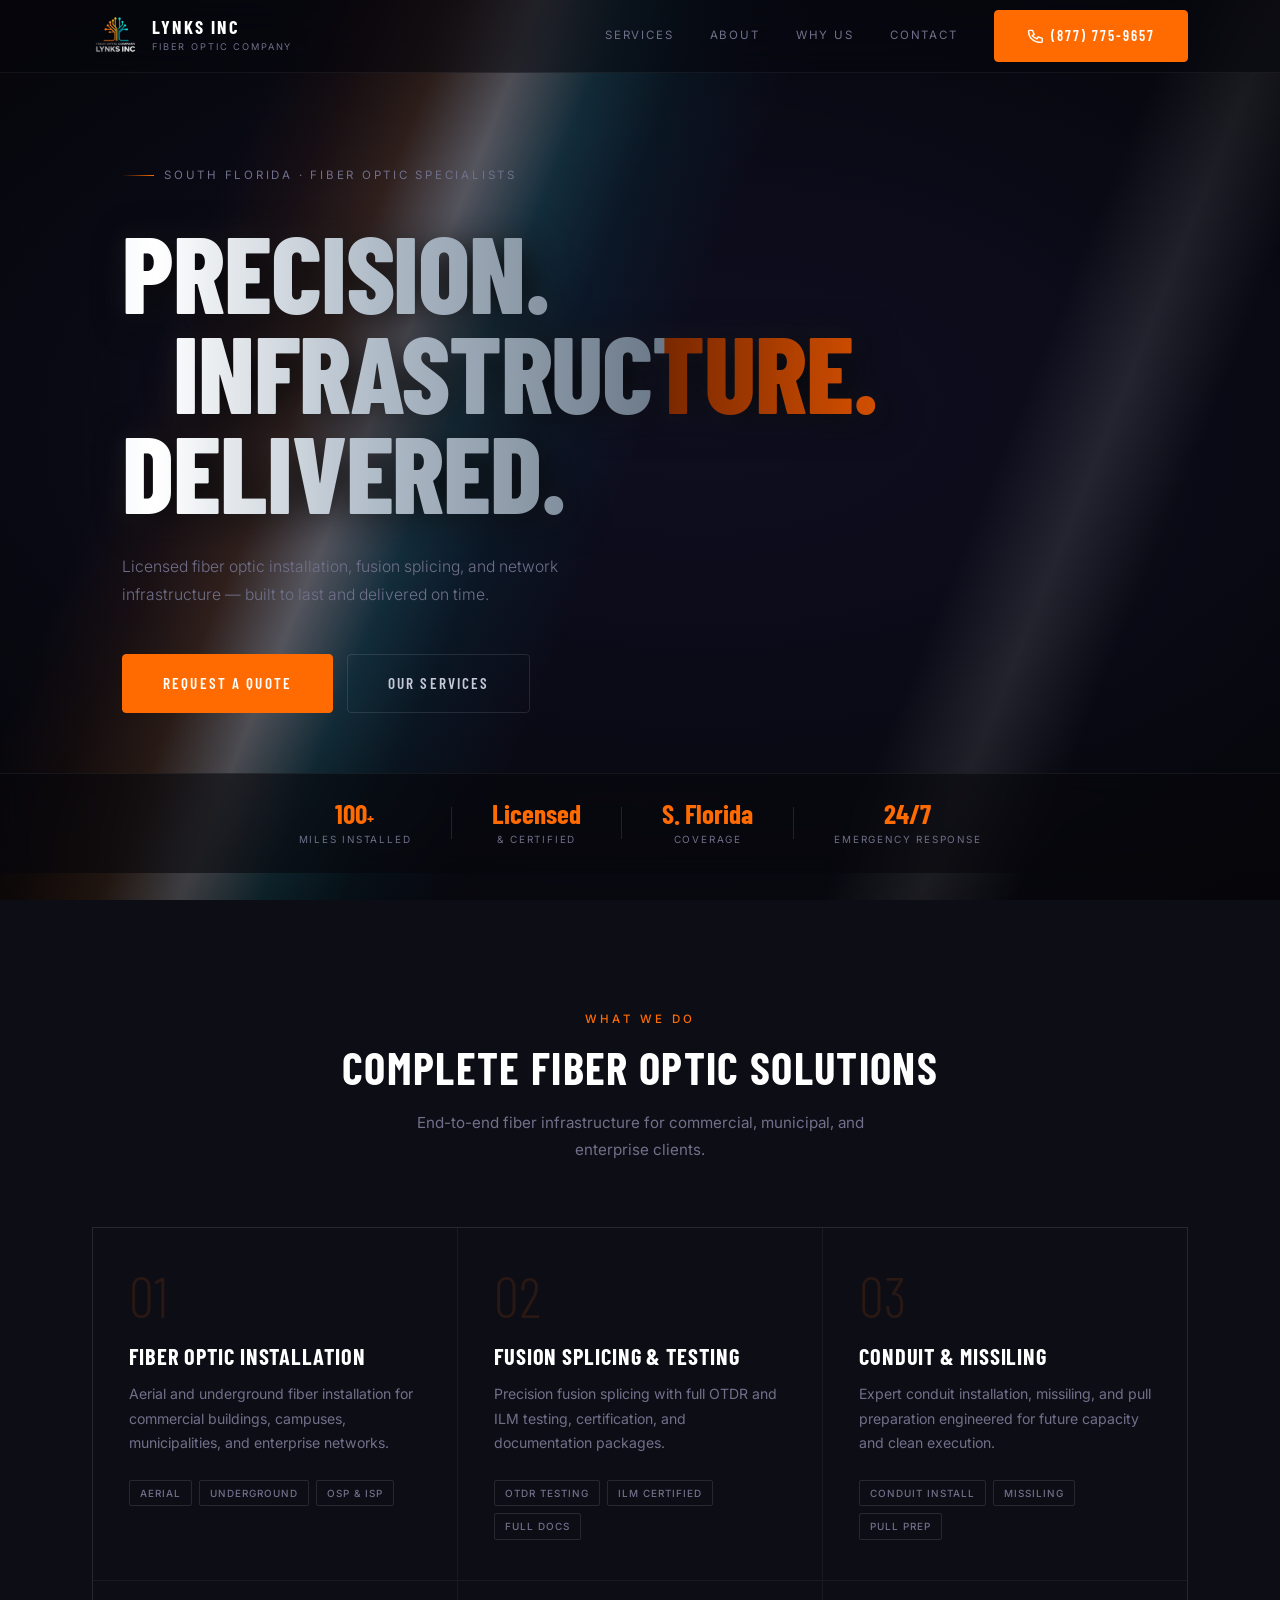
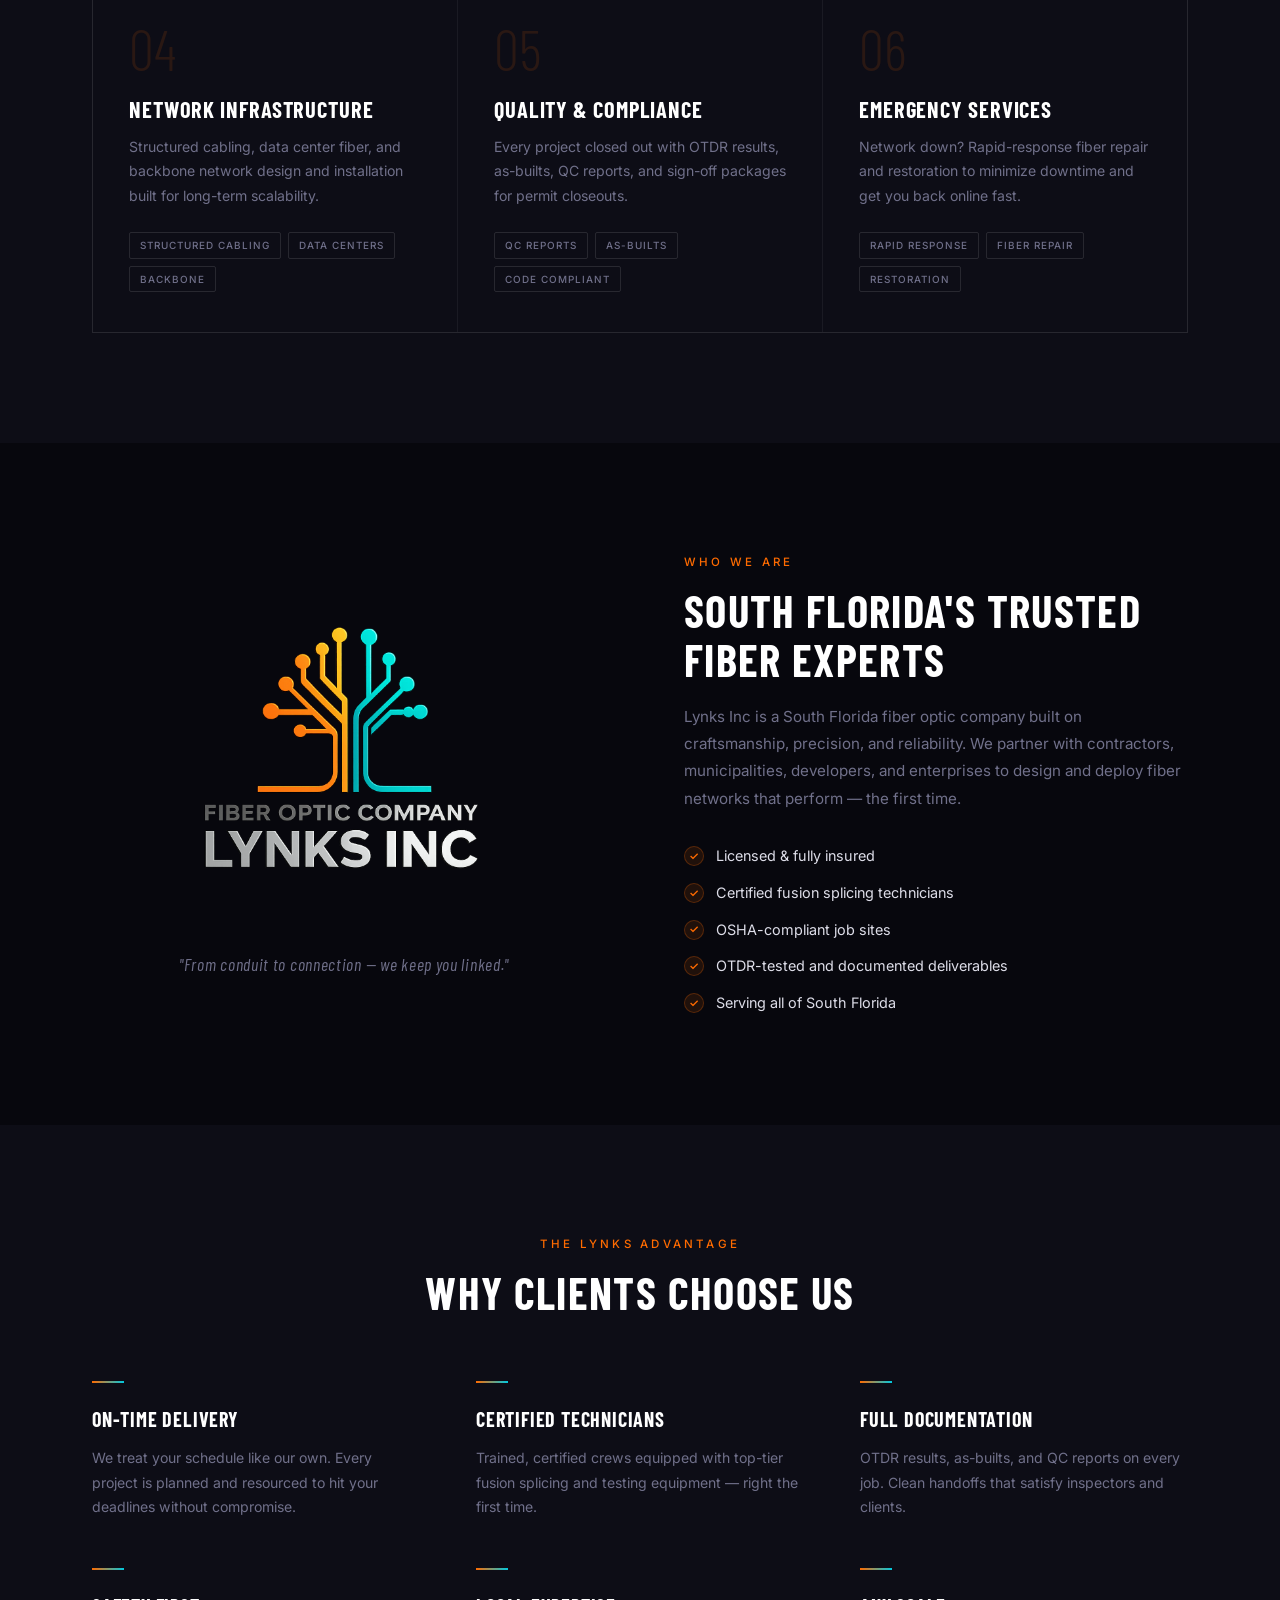
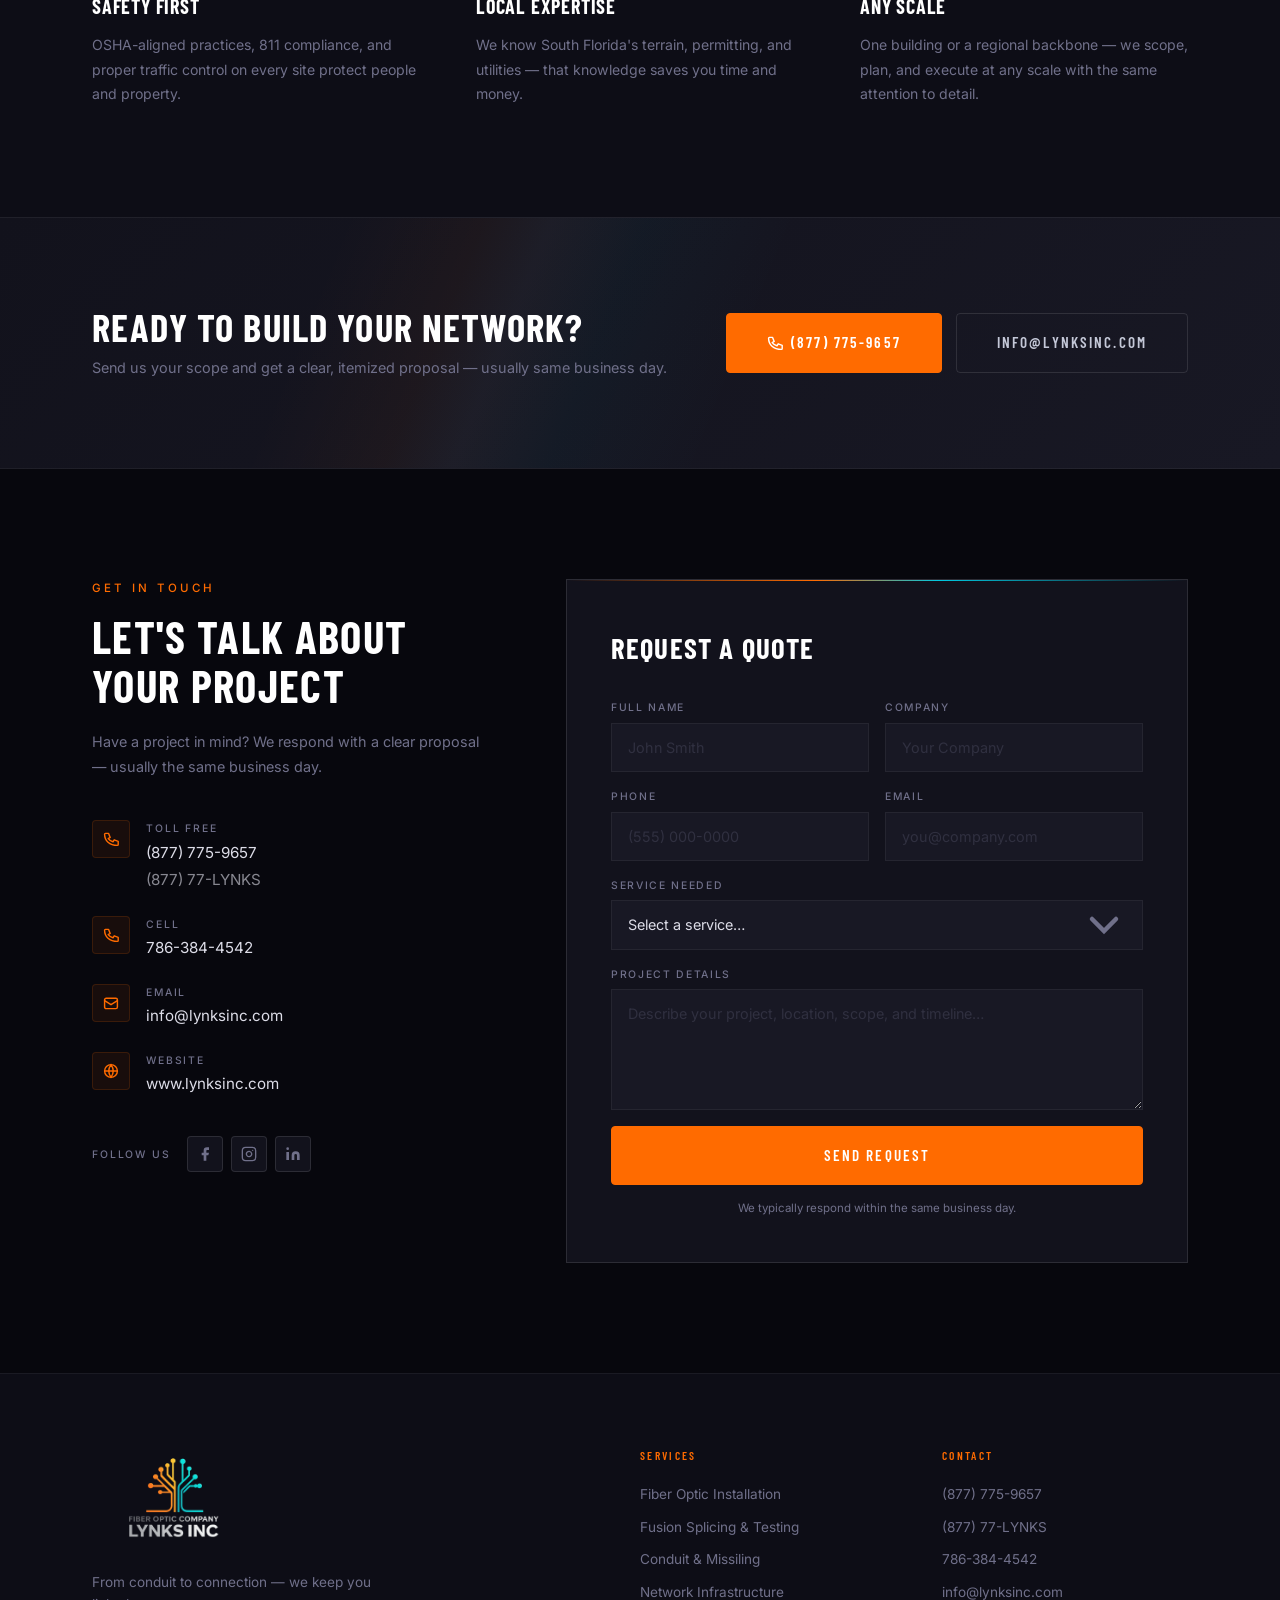
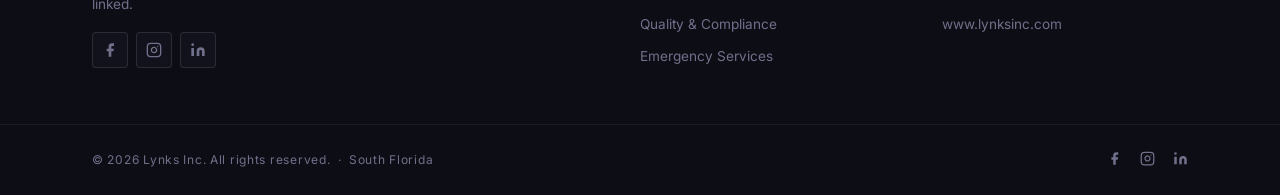
==== commit 86fac34b: "site redesign" ====
--- a/index.html
+++ b/index.html
@@ -3,275 +3,259 @@
 <head>
   <meta charset="UTF-8" />
   <meta name="viewport" content="width=device-width, initial-scale=1.0" />
-  <title>Lynks Inc – A Fiber Optics Company</title>
-  <meta name="description" content="South Florida fiber optic splicer and missiling crews. Reliable, professional, on time." />
+  <title>Lynks Inc – Fiber Optic Company | South Florida</title>
+  <meta name="description" content="South Florida's premier fiber optic company. Expert installation, splicing, conduit solutions, and network infrastructure." />
   <link rel="preconnect" href="https://fonts.googleapis.com" />
   <link rel="preconnect" href="https://fonts.gstatic.com" crossorigin />
-  <link href="https://fonts.googleapis.com/css2?family=Barlow+Condensed:wght@400;600;700;800;900&family=Barlow:wght@400;500;600&display=swap" rel="stylesheet" />
+  <link href="https://fonts.googleapis.com/css2?family=Barlow+Condensed:wght@300;400;500;600;700;800&family=Inter:wght@300;400;500;600&display=swap" rel="stylesheet" />
   <link rel="stylesheet" href="style.css" />
 </head>
 <body>
 
-<!-- ── NAV ── -->
+<!-- NAV -->
 <header class="nav" id="nav">
   <div class="container nav-inner">
     <a href="#" class="nav-logo">
-      <img src="lynkslogo.jpg" alt="Lynks Inc logo" class="nav-logo-img" />
-      <div class="nav-logo-text">
-        <span class="logo-name">LYNKS INC</span>
-        <span class="logo-sub">A Fiber Optics Company</span>
+      <img src="logo2.png" alt="Lynks Inc" class="nav-logo-img" />
+      <div>
+        <div class="logo-name">LYNKS INC</div>
+        <div class="logo-sub">Fiber Optic Company</div>
       </div>
     </a>
     <nav class="nav-links">
       <a href="#services">Services</a>
+      <a href="#about">About</a>
       <a href="#why">Why Us</a>
       <a href="#contact">Contact</a>
-      <a href="tel:8777759657" class="btn-nav">Call Now</a>
+      <a href="tel:8777759657" class="btn btn-primary">
+        <svg viewBox="0 0 20 20" fill="none"><path d="M3 3h4l2 5-2.5 1.5A11 11 0 0012.5 13.5L14 11l5 2v4a1 1 0 01-1 1C8 18 2 12 2 4a1 1 0 011-1z" stroke="currentColor" stroke-width="1.8" stroke-linecap="round" stroke-linejoin="round"/></svg>
+        (877) 775-9657
+      </a>
     </nav>
-    <button class="burger" id="burger" aria-label="Toggle menu">
+    <button class="burger" id="burger" aria-label="Menu">
       <span></span><span></span><span></span>
     </button>
   </div>
   <div class="mob-menu" id="mobMenu">
     <a href="#services">Services</a>
+    <a href="#about">About</a>
     <a href="#why">Why Us</a>
     <a href="#contact">Contact</a>
-    <a href="tel:8777759657" class="btn btn-orange">Call Now</a>
+    <a href="tel:8777759657" class="btn btn-primary">Call (877) 775-9657</a>
   </div>
 </header>
 
-<!-- ── HERO ── -->
+<!-- HERO -->
 <section class="hero" id="home">
-  <div class="hero-bg"></div>
-  <div class="hero-overlay"></div>
+  <!-- metallic background layers -->
+  <div class="hero-base"></div>
+  <div class="hero-band"></div>
+  <div class="hero-sheen" id="heroSheen"></div>
+  <div class="hero-vignette"></div>
+
   <div class="container hero-content">
-    <p class="hero-eye">South Florida Fiber Optic</p>
-    <h1 class="hero-title">
-      Day Rate<br>
-      <span class="text-orange">Splicer &amp;</span><br>
-      Missiling Crews
+    <p class="hero-label reveal">South Florida · Fiber Optic Specialists</p>
+    <h1 class="hero-title" id="heroTitle">
+      Precision.<br>
+      <span class="hero-title-indent">Infrastructure.</span><br>
+      Delivered.
     </h1>
-    <p class="hero-sub">Reliable. Professional. On Time.</p>
-    <div class="hero-ctas">
-      <a href="#services" class="btn btn-orange">Our Services</a>
-      <a href="#contact" class="btn btn-outline">Get a Quote</a>
-    </div>
-    <div class="hero-stats">
-      <div class="stat">
-        <span class="stat-val">2-Man</span>
-        <span class="stat-lbl">Crews</span>
-      </div>
-      <div class="stat-div"></div>
-      <div class="stat">
-        <span class="stat-val">Certified</span>
-        <span class="stat-lbl">Technicians</span>
-      </div>
-      <div class="stat-div"></div>
-      <div class="stat">
-        <span class="stat-val">S. Florida</span>
-        <span class="stat-lbl">Coverage</span>
-      </div>
-    </div>
-  </div>
-  <div class="scroll-line"><span></span></div>
-</section>
-
-<!-- ── SERVICES ── -->
+    <p class="hero-sub reveal">
+      Licensed fiber optic installation, fusion splicing, and network infrastructure — built to last and delivered on time.
+    </p>
+    <div class="hero-ctas reveal">
+      <a href="#contact" class="btn btn-primary btn-lg">Request a Quote</a>
+      <a href="#services" class="btn btn-ghost btn-lg">Our Services</a>
+    </div>
+  </div>
+
+  <div class="hero-proof">
+    <div class="container hero-proof-inner">
+      <div class="proof-item">
+        <span class="proof-val">100<span class="proof-plus">+</span></span>
+        <span class="proof-lbl">Miles Installed</span>
+      </div>
+      <div class="proof-rule"></div>
+      <div class="proof-item">
+        <span class="proof-val">Licensed</span>
+        <span class="proof-lbl">&amp; Certified</span>
+      </div>
+      <div class="proof-rule"></div>
+      <div class="proof-item">
+        <span class="proof-val">S. Florida</span>
+        <span class="proof-lbl">Coverage</span>
+      </div>
+      <div class="proof-rule"></div>
+      <div class="proof-item">
+        <span class="proof-val">24/7</span>
+        <span class="proof-lbl">Emergency Response</span>
+      </div>
+    </div>
+  </div>
+</section>
+
+<!-- SERVICES -->
 <section class="services" id="services">
   <div class="container">
     <div class="sec-hd reveal">
       <p class="sec-eye">What We Do</p>
-      <h2 class="sec-title">Our <span class="text-orange">Services</span></h2>
+      <h2 class="sec-title">Complete Fiber Optic Solutions</h2>
+      <p class="sec-desc">End-to-end fiber infrastructure for commercial, municipal, and enterprise clients.</p>
     </div>
     <div class="srv-grid">
 
-      <!-- Splicer -->
-      <div class="srv-card splicer reveal d1">
-        <div class="srv-img">
-          <div class="srv-img-fade"></div>
-          <div class="srv-lbl">Splicer Crews</div>
-        </div>
-        <div class="srv-body">
-          <div class="srv-rate">
-            <span class="rate-lbl">Splicer Hourly Rate</span>
-            <div class="rate-val text-orange">$25–$35<span class="rate-unit">/hr</span></div>
-          </div>
-          <h3 class="srv-title">2-Man Splicing Crew</h3>
-          <ul class="srv-tags">
-            <li>Fusion Splicing</li>
-            <li>Testing</li>
-            <li>QC</li>
-          </ul>
-          <ul class="srv-feat">
-            <li>
-              <svg viewBox="0 0 20 20" fill="none"><circle cx="10" cy="10" r="9" fill="#FF6B00"/><path d="M5.5 10l3 3 6-6" stroke="#fff" stroke-width="2" stroke-linecap="round" stroke-linejoin="round"/></svg>
-              Experienced &amp; Certified Techs
-            </li>
-            <li>
-              <svg viewBox="0 0 20 20" fill="none"><circle cx="10" cy="10" r="9" fill="#FF6B00"/><path d="M5.5 10l3 3 6-6" stroke="#fff" stroke-width="2" stroke-linecap="round" stroke-linejoin="round"/></svg>
-              Top-Tier Equipment
-            </li>
-            <li>
-              <svg viewBox="0 0 20 20" fill="none"><circle cx="10" cy="10" r="9" fill="#FF6B00"/><path d="M5.5 10l3 3 6-6" stroke="#fff" stroke-width="2" stroke-linecap="round" stroke-linejoin="round"/></svg>
-              Quality Workmanship
-            </li>
-          </ul>
-          <a href="#contact" class="btn btn-orange btn-full">Request a Crew</a>
-        </div>
-      </div>
-
-      <!-- Missiling -->
-      <div class="srv-card missiling reveal d2">
-        <div class="srv-img">
-          <div class="srv-img-fade"></div>
-          <div class="srv-lbl">Missiling Crews</div>
-        </div>
-        <div class="srv-body">
-          <div class="srv-rate">
-            <span class="rate-lbl">Missiling Day Rate</span>
-            <div class="rate-val text-cyan">$150–$225<span class="rate-unit">/day</span></div>
-          </div>
-          <h3 class="srv-title">2-Man Missiling Crew</h3>
-          <ul class="srv-tags">
-            <li>Conduit Missiling</li>
-            <li>Placement</li>
-            <li>Pull Prep</li>
-          </ul>
-          <ul class="srv-feat">
-            <li>
-              <svg viewBox="0 0 20 20" fill="none"><circle cx="10" cy="10" r="9" fill="#00C8E0"/><path d="M5.5 10l3 3 6-6" stroke="#fff" stroke-width="2" stroke-linecap="round" stroke-linejoin="round"/></svg>
-              Fast &amp; Efficient
-            </li>
-            <li>
-              <svg viewBox="0 0 20 20" fill="none"><circle cx="10" cy="10" r="9" fill="#00C8E0"/><path d="M5.5 10l3 3 6-6" stroke="#fff" stroke-width="2" stroke-linecap="round" stroke-linejoin="round"/></svg>
-              Safe &amp; Reliable
-            </li>
-            <li>
-              <svg viewBox="0 0 20 20" fill="none"><circle cx="10" cy="10" r="9" fill="#00C8E0"/><path d="M5.5 10l3 3 6-6" stroke="#fff" stroke-width="2" stroke-linecap="round" stroke-linejoin="round"/></svg>
-              Meets Industry Standards
-            </li>
-          </ul>
-          <a href="#contact" class="btn btn-cyan btn-full">Request a Crew</a>
-        </div>
-      </div>
-
-    </div>
-  </div>
-</section>
-
-<!-- ── SERVICE STRIP ── -->
-<div class="strip">
-  <div class="container strip-inner">
-    <span>Fiber Splicing</span>
-    <div class="strip-dot"></div>
-    <span>Missiling</span>
-    <div class="strip-dot"></div>
-    <span>Conduit Solutions</span>
-    <div class="strip-dot"></div>
-    <span>Testing &amp; QC</span>
-  </div>
-</div>
-
-<!-- ── WHY US ── -->
+      <div class="srv-card reveal">
+        <div class="srv-num">01</div>
+        <h3>Fiber Optic Installation</h3>
+        <p>Aerial and underground fiber installation for commercial buildings, campuses, municipalities, and enterprise networks.</p>
+        <ul class="srv-tags">
+          <li>Aerial</li><li>Underground</li><li>OSP &amp; ISP</li>
+        </ul>
+      </div>
+
+      <div class="srv-card reveal d1">
+        <div class="srv-num">02</div>
+        <h3>Fusion Splicing &amp; Testing</h3>
+        <p>Precision fusion splicing with full OTDR and ILM testing, certification, and documentation packages.</p>
+        <ul class="srv-tags">
+          <li>OTDR Testing</li><li>ILM Certified</li><li>Full Docs</li>
+        </ul>
+      </div>
+
+      <div class="srv-card reveal d2">
+        <div class="srv-num">03</div>
+        <h3>Conduit &amp; Missiling</h3>
+        <p>Expert conduit installation, missiling, and pull preparation engineered for future capacity and clean execution.</p>
+        <ul class="srv-tags">
+          <li>Conduit Install</li><li>Missiling</li><li>Pull Prep</li>
+        </ul>
+      </div>
+
+      <div class="srv-card reveal">
+        <div class="srv-num">04</div>
+        <h3>Network Infrastructure</h3>
+        <p>Structured cabling, data center fiber, and backbone network design and installation built for long-term scalability.</p>
+        <ul class="srv-tags">
+          <li>Structured Cabling</li><li>Data Centers</li><li>Backbone</li>
+        </ul>
+      </div>
+
+      <div class="srv-card reveal d1">
+        <div class="srv-num">05</div>
+        <h3>Quality &amp; Compliance</h3>
+        <p>Every project closed out with OTDR results, as-builts, QC reports, and sign-off packages for permit closeouts.</p>
+        <ul class="srv-tags">
+          <li>QC Reports</li><li>As-Builts</li><li>Code Compliant</li>
+        </ul>
+      </div>
+
+      <div class="srv-card reveal d2">
+        <div class="srv-num">06</div>
+        <h3>Emergency Services</h3>
+        <p>Network down? Rapid-response fiber repair and restoration to minimize downtime and get you back online fast.</p>
+        <ul class="srv-tags">
+          <li>Rapid Response</li><li>Fiber Repair</li><li>Restoration</li>
+        </ul>
+      </div>
+
+    </div>
+  </div>
+</section>
+
+<!-- ABOUT -->
+<section class="about" id="about">
+  <div class="container about-inner">
+    <div class="about-img reveal">
+      <div class="about-logo-wrap">
+        <img src="logo2.png" alt="Lynks Inc" />
+      </div>
+      <blockquote class="about-quote">"From conduit to connection — we keep you linked."</blockquote>
+    </div>
+    <div class="about-text reveal d2">
+      <p class="sec-eye">Who We Are</p>
+      <h2 class="sec-title">South Florida's Trusted Fiber Experts</h2>
+      <p class="about-desc">Lynks Inc is a South Florida fiber optic company built on craftsmanship, precision, and reliability. We partner with contractors, municipalities, developers, and enterprises to design and deploy fiber networks that perform — the first time.</p>
+      <ul class="about-list">
+        <li><span class="chk">✓</span>Licensed &amp; fully insured</li>
+        <li><span class="chk">✓</span>Certified fusion splicing technicians</li>
+        <li><span class="chk">✓</span>OSHA-compliant job sites</li>
+        <li><span class="chk">✓</span>OTDR-tested and documented deliverables</li>
+        <li><span class="chk">✓</span>Serving all of South Florida</li>
+      </ul>
+    </div>
+  </div>
+</section>
+
+<!-- WHY -->
 <section class="why" id="why">
   <div class="container">
     <div class="sec-hd reveal">
       <p class="sec-eye">The Lynks Advantage</p>
-      <h2 class="sec-title">Why Choose <span class="text-cyan">Lynks Inc?</span></h2>
+      <h2 class="sec-title">Why Clients Choose Us</h2>
     </div>
     <div class="why-grid">
-
-      <div class="why-card reveal">
-        <div class="why-icon">
-          <svg viewBox="0 0 48 48" fill="none">
-            <circle cx="24" cy="24" r="22" stroke="#FF6B00" stroke-width="2"/>
-            <path d="M14 24l7 7 13-14" stroke="#FF6B00" stroke-width="3" stroke-linecap="round" stroke-linejoin="round"/>
-          </svg>
-        </div>
-        <h3>Reliable &amp; Professional</h3>
-        <p>Every crew arrives prepared, equipped, and ready to deliver results you can count on.</p>
-      </div>
-
-      <div class="why-card reveal d1">
-        <div class="why-icon">
-          <svg viewBox="0 0 48 48" fill="none">
-            <circle cx="24" cy="24" r="22" stroke="#FF6B00" stroke-width="2"/>
-            <circle cx="24" cy="24" r="8" stroke="#FF6B00" stroke-width="2"/>
-            <path d="M24 8v4M24 36v4M8 24h4M36 24h4" stroke="#FF6B00" stroke-width="2" stroke-linecap="round"/>
-            <path d="M24 24V16M24 24l5 3" stroke="#FF6B00" stroke-width="2" stroke-linecap="round"/>
-          </svg>
-        </div>
-        <h3>On-Time Every Time</h3>
-        <p>Schedules matter. We show up when you need us and stay until the job is done right.</p>
-      </div>
-
-      <div class="why-card reveal d2">
-        <div class="why-icon">
-          <svg viewBox="0 0 48 48" fill="none">
-            <path d="M24 4l5 10h11l-9 7 3 11-10-7-10 7 3-11-9-7h11z" stroke="#FF6B00" stroke-width="2" stroke-linejoin="round"/>
-          </svg>
-        </div>
-        <h3>Quality Guaranteed</h3>
-        <p>Certified technicians and top-tier equipment ensure every splice meets spec, every time.</p>
-      </div>
-
-      <div class="why-card reveal d1">
-        <div class="why-icon">
-          <svg viewBox="0 0 48 48" fill="none">
-            <path d="M24 6l14 8v12c0 8-6 15-14 18C16 41 10 34 10 26V14z" stroke="#FF6B00" stroke-width="2" stroke-linejoin="round"/>
-            <path d="M18 24l4 4 8-8" stroke="#FF6B00" stroke-width="2" stroke-linecap="round" stroke-linejoin="round"/>
-          </svg>
-        </div>
-        <h3>Safety Focused</h3>
-        <p>Industry-standard safety practices protect your site, your crew, and your timeline.</p>
-      </div>
-
-      <div class="why-card reveal d2 span-2">
-        <div class="why-icon">
-          <svg viewBox="0 0 48 48" fill="none">
-            <path d="M10 36c0-8 6-14 14-14s14 6 14 14" stroke="#FF6B00" stroke-width="2" stroke-linecap="round"/>
-            <circle cx="24" cy="18" r="6" stroke="#FF6B00" stroke-width="2"/>
-            <path d="M6 38h36" stroke="#FF6B00" stroke-width="2" stroke-linecap="round"/>
-          </svg>
-        </div>
-        <h3>Proudly Serving South Florida</h3>
-        <p>Local expertise and regional knowledge mean faster response and zero learning curve on your job site.</p>
-      </div>
-
-    </div>
-  </div>
-</section>
-
-<!-- ── CTA BAND ── -->
+      <div class="why-item reveal">
+        <div class="why-line"></div>
+        <h3>On-Time Delivery</h3>
+        <p>We treat your schedule like our own. Every project is planned and resourced to hit your deadlines without compromise.</p>
+      </div>
+      <div class="why-item reveal d1">
+        <div class="why-line"></div>
+        <h3>Certified Technicians</h3>
+        <p>Trained, certified crews equipped with top-tier fusion splicing and testing equipment — right the first time.</p>
+      </div>
+      <div class="why-item reveal d2">
+        <div class="why-line"></div>
+        <h3>Full Documentation</h3>
+        <p>OTDR results, as-builts, and QC reports on every job. Clean handoffs that satisfy inspectors and clients.</p>
+      </div>
+      <div class="why-item reveal">
+        <div class="why-line"></div>
+        <h3>Safety First</h3>
+        <p>OSHA-aligned practices, 811 compliance, and proper traffic control on every site protect people and property.</p>
+      </div>
+      <div class="why-item reveal d1">
+        <div class="why-line"></div>
+        <h3>Local Expertise</h3>
+        <p>We know South Florida's terrain, permitting, and utilities — that knowledge saves you time and money.</p>
+      </div>
+      <div class="why-item reveal d2">
+        <div class="why-line"></div>
+        <h3>Any Scale</h3>
+        <p>One building or a regional backbone — we scope, plan, and execute at any scale with the same attention to detail.</p>
+      </div>
+    </div>
+  </div>
+</section>
+
+<!-- CTA -->
 <section class="cta-band">
-  <div class="container cta-inner">
-    <div class="cta-text reveal">
-      <h2>Let's Put Footage <span class="text-orange">In The Ground!</span></h2>
-      <p>From conduit to connection — we keep you linked.</p>
-    </div>
-    <div class="cta-btns reveal d2">
-      <a href="tel:8777759657" class="btn btn-orange btn-lg">
+  <div class="container cta-inner reveal">
+    <div>
+      <h2 class="cta-title">Ready to Build Your Network?</h2>
+      <p class="cta-sub">Send us your scope and get a clear, itemized proposal — usually same business day.</p>
+    </div>
+    <div class="cta-actions">
+      <a href="tel:8777759657" class="btn btn-primary btn-lg">
         <svg viewBox="0 0 20 20" fill="none"><path d="M3 3h4l2 5-2.5 1.5A11 11 0 0012.5 13.5L14 11l5 2v4a1 1 0 01-1 1C8 18 2 12 2 4a1 1 0 011-1z" stroke="currentColor" stroke-width="1.8" stroke-linecap="round" stroke-linejoin="round"/></svg>
         (877) 775-9657
       </a>
-      <a href="mailto:info@lynksinc.com" class="btn btn-outline btn-lg">info@lynksinc.com</a>
-    </div>
-  </div>
-</section>
-
-<!-- ── CONTACT ── -->
+      <a href="mailto:info@lynksinc.com" class="btn btn-ghost btn-lg">info@lynksinc.com</a>
+    </div>
+  </div>
+</section>
+
+<!-- CONTACT -->
 <section class="contact" id="contact">
   <div class="container contact-inner">
 
-    <div class="reveal">
+    <div class="contact-info reveal">
       <p class="sec-eye">Get In Touch</p>
-      <h2 class="sec-title">Contact <span class="text-orange">Us Today</span></h2>
-      <p class="contact-desc">Ready to schedule a crew or get a quote? Reach out — we respond fast.</p>
+      <h2 class="sec-title">Let's Talk About<br>Your Project</h2>
+      <p class="contact-desc">Have a project in mind? We respond with a clear proposal — usually the same business day.</p>
       <ul class="contact-list">
         <li>
-          <div class="ci ci-orange">
-            <svg viewBox="0 0 20 20" fill="none"><path d="M3 3h4l2 5-2.5 1.5A11 11 0 0012.5 13.5L14 11l5 2v4a1 1 0 01-1 1C8 18 2 12 2 4a1 1 0 011-1z" stroke="currentColor" stroke-width="1.8" stroke-linecap="round" stroke-linejoin="round"/></svg>
-          </div>
+          <div class="ci"><svg viewBox="0 0 20 20" fill="none"><path d="M3 3h4l2 5-2.5 1.5A11 11 0 0012.5 13.5L14 11l5 2v4a1 1 0 01-1 1C8 18 2 12 2 4a1 1 0 011-1z" stroke="currentColor" stroke-width="1.8" stroke-linecap="round" stroke-linejoin="round"/></svg></div>
           <div>
             <span class="c-lbl">Toll Free</span>
             <a href="tel:8777759657">(877) 775-9657</a>
@@ -279,120 +263,124 @@
           </div>
         </li>
         <li>
-          <div class="ci ci-cyan">
-            <svg viewBox="0 0 20 20" fill="none"><path d="M3 3h4l2 5-2.5 1.5A11 11 0 0012.5 13.5L14 11l5 2v4a1 1 0 01-1 1C8 18 2 12 2 4a1 1 0 011-1z" stroke="currentColor" stroke-width="1.8" stroke-linecap="round" stroke-linejoin="round"/></svg>
-          </div>
+          <div class="ci"><svg viewBox="0 0 20 20" fill="none"><path d="M3 3h4l2 5-2.5 1.5A11 11 0 0012.5 13.5L14 11l5 2v4a1 1 0 01-1 1C8 18 2 12 2 4a1 1 0 011-1z" stroke="currentColor" stroke-width="1.8" stroke-linecap="round" stroke-linejoin="round"/></svg></div>
           <div>
             <span class="c-lbl">Cell</span>
             <a href="tel:7863844542">786-384-4542</a>
           </div>
         </li>
         <li>
-          <div class="ci ci-orange">
-            <svg viewBox="0 0 20 20" fill="none"><rect x="2" y="4" width="16" height="13" rx="2" stroke="currentColor" stroke-width="1.8"/><path d="M2 7l8 5 8-5" stroke="currentColor" stroke-width="1.8" stroke-linecap="round"/></svg>
-          </div>
+          <div class="ci"><svg viewBox="0 0 20 20" fill="none"><rect x="2" y="4" width="16" height="13" rx="2" stroke="currentColor" stroke-width="1.8"/><path d="M2 7l8 5 8-5" stroke="currentColor" stroke-width="1.8" stroke-linecap="round"/></svg></div>
           <div>
             <span class="c-lbl">Email</span>
             <a href="mailto:info@lynksinc.com">info@lynksinc.com</a>
           </div>
         </li>
         <li>
-          <div class="ci ci-cyan">
-            <svg viewBox="0 0 20 20" fill="none"><circle cx="10" cy="10" r="8" stroke="currentColor" stroke-width="1.8"/><path d="M2 10h16M10 2a14 14 0 010 16M10 2a14 14 0 000 16" stroke="currentColor" stroke-width="1.8" stroke-linecap="round"/></svg>
-          </div>
+          <div class="ci"><svg viewBox="0 0 20 20" fill="none"><circle cx="10" cy="10" r="8" stroke="currentColor" stroke-width="1.8"/><path d="M2 10h16M10 2a14 14 0 010 16M10 2a14 14 0 000 16" stroke="currentColor" stroke-width="1.8" stroke-linecap="round"/></svg></div>
           <div>
             <span class="c-lbl">Website</span>
             <a href="http://www.lynksinc.com" target="_blank" rel="noopener">www.lynksinc.com</a>
           </div>
         </li>
       </ul>
-    </div>
-
-    <div class="cform reveal d2" id="cform">
+      <div class="social-row">
+        <span class="social-lbl">Follow Us</span>
+        <div class="social-icons">
+          <a href="#" class="soc-icon" aria-label="Facebook" target="_blank" rel="noopener">
+            <svg viewBox="0 0 24 24" fill="currentColor"><path d="M18 2h-3a5 5 0 00-5 5v3H7v4h3v8h4v-8h3l1-4h-4V7a1 1 0 011-1h3z"/></svg>
+          </a>
+          <a href="#" class="soc-icon" aria-label="Instagram" target="_blank" rel="noopener">
+            <svg viewBox="0 0 24 24" fill="none" stroke="currentColor" stroke-width="2" stroke-linecap="round" stroke-linejoin="round"><rect x="2" y="2" width="20" height="20" rx="5"/><path d="M16 11.37A4 4 0 1112.63 8 4 4 0 0116 11.37z"/><line x1="17.5" y1="6.5" x2="17.51" y2="6.5"/></svg>
+          </a>
+          <a href="#" class="soc-icon" aria-label="LinkedIn" target="_blank" rel="noopener">
+            <svg viewBox="0 0 24 24" fill="currentColor"><path d="M16 8a6 6 0 016 6v7h-4v-7a2 2 0 00-2-2 2 2 0 00-2 2v7h-4v-7a6 6 0 016-6zM2 9h4v12H2z"/><circle cx="4" cy="4" r="2"/></svg>
+          </a>
+        </div>
+      </div>
+    </div>
+
+    <form class="cform reveal d2" id="cform" novalidate>
       <h3>Request a Quote</h3>
       <div class="frow">
-        <div class="fg">
-          <label for="fname">Full Name</label>
-          <input type="text" id="fname" placeholder="John Smith" required />
-        </div>
-        <div class="fg">
-          <label for="fco">Company</label>
-          <input type="text" id="fco" placeholder="Your Company" />
-        </div>
+        <div class="fg"><label for="fname">Full Name</label><input type="text" id="fname" placeholder="John Smith" required /></div>
+        <div class="fg"><label for="fco">Company</label><input type="text" id="fco" placeholder="Your Company" /></div>
       </div>
       <div class="frow">
-        <div class="fg">
-          <label for="fph">Phone</label>
-          <input type="tel" id="fph" placeholder="(555) 000-0000" required />
-        </div>
-        <div class="fg">
-          <label for="fem">Email</label>
-          <input type="email" id="fem" placeholder="you@company.com" required />
-        </div>
+        <div class="fg"><label for="fph">Phone</label><input type="tel" id="fph" placeholder="(555) 000-0000" required /></div>
+        <div class="fg"><label for="fem">Email</label><input type="email" id="fem" placeholder="you@company.com" required /></div>
       </div>
       <div class="fg">
         <label for="fsv">Service Needed</label>
         <select id="fsv">
           <option value="">Select a service…</option>
-          <option>Splicer Crew</option>
-          <option>Missiling Crew</option>
-          <option>Both Services</option>
+          <option>Fiber Optic Installation</option>
+          <option>Fusion Splicing &amp; Testing</option>
+          <option>Conduit &amp; Missiling</option>
+          <option>Network Infrastructure</option>
+          <option>Emergency / Rush Service</option>
           <option>Other / Not Sure</option>
         </select>
       </div>
       <div class="fg">
         <label for="fmsg">Project Details</label>
-        <textarea id="fmsg" rows="4" placeholder="Describe your project, location, timeline…"></textarea>
-      </div>
-      <button class="btn btn-orange btn-full btn-lg" id="fsubmit">Send Request</button>
-      <p class="f-note">We typically respond within a few hours during business hours.</p>
+        <textarea id="fmsg" rows="4" placeholder="Describe your project, location, scope, and timeline…"></textarea>
+      </div>
+      <button type="button" class="btn btn-primary btn-full btn-lg" id="fsubmit">Send Request</button>
+      <p class="f-note">We typically respond within the same business day.</p>
       <div class="f-success" id="fsuccess">
-        <svg viewBox="0 0 24 24" fill="none">
-          <circle cx="12" cy="12" r="10" stroke="#00C8E0" stroke-width="2"/>
-          <path d="M7 12l3 3 7-7" stroke="#00C8E0" stroke-width="2" stroke-linecap="round" stroke-linejoin="round"/>
-        </svg>
-        <p>Message sent! We'll be in touch shortly.</p>
-      </div>
-    </div>
-
-  </div>
-</section>
-
-<!-- ── FOOTER ── -->
+        <svg viewBox="0 0 24 24" fill="none"><circle cx="12" cy="12" r="10" stroke="#c8a96e" stroke-width="1.5"/><path d="M7 12l3 3 7-7" stroke="#c8a96e" stroke-width="2" stroke-linecap="round" stroke-linejoin="round"/></svg>
+        <p>Message sent. We'll be in touch shortly.</p>
+      </div>
+    </form>
+
+  </div>
+</section>
+
+<!-- FOOTER -->
 <footer class="footer">
   <div class="container foot-inner">
     <div class="foot-brand">
       <div class="foot-logo">
-        <img src="lynkslogo.jpg" alt="Lynks Inc" class="foot-logo-img" />
-        <div>
-          <div class="logo-name">LYNKS INC</div>
-          <span class="logo-sub">A Fiber Optics Company</span>
-        </div>
+        <img src="logo2.png" alt="Lynks Inc" class="foot-logo-img" />
       </div>
       <p class="foot-tagline">From conduit to connection — we keep you linked.</p>
+      <div class="foot-social">
+        <a href="#" class="soc-icon" aria-label="Facebook"><svg viewBox="0 0 24 24" fill="currentColor"><path d="M18 2h-3a5 5 0 00-5 5v3H7v4h3v8h4v-8h3l1-4h-4V7a1 1 0 011-1h3z"/></svg></a>
+        <a href="#" class="soc-icon" aria-label="Instagram"><svg viewBox="0 0 24 24" fill="none" stroke="currentColor" stroke-width="2" stroke-linecap="round" stroke-linejoin="round"><rect x="2" y="2" width="20" height="20" rx="5"/><path d="M16 11.37A4 4 0 1112.63 8 4 4 0 0116 11.37z"/><line x1="17.5" y1="6.5" x2="17.51" y2="6.5"/></svg></a>
+        <a href="#" class="soc-icon" aria-label="LinkedIn"><svg viewBox="0 0 24 24" fill="currentColor"><path d="M16 8a6 6 0 016 6v7h-4v-7a2 2 0 00-2-2 2 2 0 00-2 2v7h-4v-7a6 6 0 016-6zM2 9h4v12H2z"/><circle cx="4" cy="4" r="2"/></svg></a>
+      </div>
     </div>
     <div>
       <h4>Services</h4>
-      <ul class="foot-srv">
-        <li>Fiber Splicing</li>
-        <li>Missiling</li>
-        <li>Conduit Solutions</li>
-        <li>Testing &amp; QC</li>
+      <ul class="foot-list">
+        <li>Fiber Optic Installation</li>
+        <li>Fusion Splicing &amp; Testing</li>
+        <li>Conduit &amp; Missiling</li>
+        <li>Network Infrastructure</li>
+        <li>Quality &amp; Compliance</li>
+        <li>Emergency Services</li>
       </ul>
     </div>
     <div>
       <h4>Contact</h4>
       <div class="foot-ct">
-        <p><a href="tel:8777759657">(877) 775-9657</a></p>
-        <p><a href="tel:7863844542">786-384-4542</a></p>
-        <p><a href="mailto:info@lynksinc.com">info@lynksinc.com</a></p>
-        <p><a href="http://www.lynksinc.com" target="_blank" rel="noopener">www.lynksinc.com</a></p>
+        <a href="tel:8777759657">(877) 775-9657</a>
+        <a href="tel:8777795657">(877) 77-LYNKS</a>
+        <a href="tel:7863844542">786-384-4542</a>
+        <a href="mailto:info@lynksinc.com">info@lynksinc.com</a>
+        <a href="http://www.lynksinc.com" target="_blank" rel="noopener">www.lynksinc.com</a>
       </div>
     </div>
   </div>
   <div class="foot-bot">
-    <div class="container">
-      <p>&copy; <span id="yr"></span> Lynks Inc. All rights reserved. &nbsp;|&nbsp; South Florida</p>
+    <div class="container foot-bot-inner">
+      <p>&copy; <span id="yr"></span> Lynks Inc. All rights reserved. &nbsp;·&nbsp; South Florida</p>
+      <div class="foot-bot-soc">
+        <a href="#" aria-label="Facebook"><svg viewBox="0 0 24 24" fill="currentColor" width="15" height="15"><path d="M18 2h-3a5 5 0 00-5 5v3H7v4h3v8h4v-8h3l1-4h-4V7a1 1 0 011-1h3z"/></svg></a>
+        <a href="#" aria-label="Instagram"><svg viewBox="0 0 24 24" fill="none" stroke="currentColor" stroke-width="2" width="15" height="15" stroke-linecap="round" stroke-linejoin="round"><rect x="2" y="2" width="20" height="20" rx="5"/><path d="M16 11.37A4 4 0 1112.63 8 4 4 0 0116 11.37z"/><line x1="17.5" y1="6.5" x2="17.51" y2="6.5"/></svg></a>
+        <a href="#" aria-label="LinkedIn"><svg viewBox="0 0 24 24" fill="currentColor" width="15" height="15"><path d="M16 8a6 6 0 016 6v7h-4v-7a2 2 0 00-2-2 2 2 0 00-2 2v7h-4v-7a6 6 0 016-6zM2 9h4v12H2z"/><circle cx="4" cy="4" r="2"/></svg></a>
+      </div>
     </div>
   </div>
 </footer>
--- a/style.css
+++ b/style.css
@@ -1,675 +1,528 @@
-/* ── TOKENS ── */
+/* ─── TOKENS ─────────────────────────────────────────── */
 :root {
-  --orange:   #FF6B00;
-  --orange-d: #d95a00;
-  --cyan:     #00C8E0;
-  --cyan-d:   #00a8bc;
-  --dark:     #0c0c0e;
-  --dark-2:   #131318;
-  --dark-3:   #1a1a22;
-  --dark-4:   #22222c;
-  --border:   rgba(255,255,255,0.07);
-  --text:     #e8e8f0;
-  --muted:    #8888a0;
-  --fhead:    'Barlow Condensed', sans-serif;
-  --fbody:    'Barlow', sans-serif;
-  --rad:      8px;
-  --shadow:   0 4px 32px rgba(0,0,0,0.5);
-  --t:        0.25s ease;
-}
-
-/* ── RESET ── */
-*, *::before, *::after { box-sizing: border-box; margin: 0; padding: 0; }
-html { scroll-behavior: smooth; }
-body {
-  background: var(--dark);
-  color: var(--text);
-  font-family: var(--fbody);
-  font-size: 16px;
-  line-height: 1.6;
-  -webkit-font-smoothing: antialiased;
-}
-img { max-width: 100%; display: block; }
-a { color: inherit; text-decoration: none; }
-ul { list-style: none; }
-button { cursor: pointer; border: none; background: none; font: inherit; }
-input, select, textarea { font: inherit; }
-
-/* ── UTILS ── */
-.container { max-width: 1160px; margin: 0 auto; padding: 0 24px; }
-.text-orange { color: var(--orange); }
-.text-cyan   { color: var(--cyan); }
-
-.sec-eye {
-  font-family: var(--fhead);
-  font-weight: 600;
-  font-size: 0.85rem;
-  letter-spacing: 0.2em;
-  text-transform: uppercase;
-  color: var(--orange);
-  margin-bottom: 10px;
-}
-.sec-title {
-  font-family: var(--fhead);
-  font-weight: 900;
-  font-size: clamp(2rem, 4vw, 3rem);
-  line-height: 1.05;
-  text-transform: uppercase;
-}
-.sec-hd { text-align: center; margin-bottom: 56px; }
-
-/* ── BUTTONS ── */
-.btn {
-  display: inline-flex;
-  align-items: center;
-  gap: 8px;
-  font-family: var(--fhead);
-  font-weight: 700;
-  font-size: 1rem;
-  letter-spacing: 0.06em;
-  text-transform: uppercase;
-  padding: 12px 28px;
-  border-radius: var(--rad);
-  transition: var(--t);
-  white-space: nowrap;
-  cursor: pointer;
-  border: 2px solid transparent;
-}
-.btn svg { width: 18px; height: 18px; flex-shrink: 0; }
-
-.btn-orange { background: var(--orange); color: #fff; border-color: var(--orange); }
-.btn-orange:hover { background: var(--orange-d); border-color: var(--orange-d); transform: translateY(-1px); }
-
-.btn-cyan { background: var(--cyan); color: var(--dark); border-color: var(--cyan); }
-.btn-cyan:hover { background: var(--cyan-d); border-color: var(--cyan-d); transform: translateY(-1px); }
-
-.btn-outline { border-color: rgba(255,255,255,0.3); color: #fff; }
-.btn-outline:hover { border-color: var(--orange); color: var(--orange); }
-
-.btn-nav {
-  font-family: var(--fhead);
-  font-weight: 700;
-  font-size: 0.85rem;
-  letter-spacing: 0.06em;
-  text-transform: uppercase;
-  background: var(--orange);
-  color: #fff;
-  padding: 9px 20px;
-  border-radius: var(--rad);
-  transition: var(--t);
-}
-.btn-nav:hover { background: var(--orange-d); }
-
-.btn-full { width: 100%; justify-content: center; }
-.btn-lg { padding: 16px 36px; font-size: 1.05rem; }
-
-/* ── NAV ── */
-.nav {
-  position: fixed;
-  top: 0; left: 0; right: 0;
-  z-index: 100;
-  background: rgba(12,12,14,0.85);
-  backdrop-filter: blur(16px);
-  -webkit-backdrop-filter: blur(16px);
-  border-bottom: 1px solid var(--border);
-  transition: var(--t);
-}
-.nav.scrolled { background: rgba(12,12,14,0.98); }
-
-.nav-inner {
-  display: flex;
-  align-items: center;
-  justify-content: space-between;
-  height: 72px;
-}
-
-.nav-logo { display: flex; align-items: center; gap: 12px; }
-.nav-logo-img {
-  height: 44px;
-  width: auto;
-  object-fit: contain;
-  border-radius: 6px;
-}
-.nav-logo-text { display: flex; flex-direction: column; }
-.logo-name {
-  font-family: var(--fhead);
-  font-weight: 900;
-  font-size: 1.2rem;
-  letter-spacing: 0.08em;
-  line-height: 1;
-  color: #fff;
-}
-.logo-sub {
-  font-family: var(--fhead);
-  font-weight: 500;
-  font-size: 0.6rem;
-  letter-spacing: 0.15em;
-  color: var(--cyan);
-  text-transform: uppercase;
-  line-height: 1;
-  margin-top: 3px;
-  display: block;
-}
-
-.nav-links { display: flex; align-items: center; gap: 32px; }
-.nav-links a:not(.btn-nav) {
-  font-family: var(--fhead);
-  font-weight: 600;
-  font-size: 0.95rem;
-  letter-spacing: 0.08em;
-  text-transform: uppercase;
-  color: var(--text);
-  transition: color var(--t);
-}
-.nav-links a:not(.btn-nav):hover,
-.nav-links a.active { color: var(--orange); }
-
-.burger {
-  display: none;
-  flex-direction: column;
-  gap: 5px;
-  padding: 4px;
-}
-.burger span {
-  display: block;
-  width: 24px;
-  height: 2px;
-  background: var(--text);
-  border-radius: 2px;
-  transition: var(--t);
-}
-
-.mob-menu {
-  display: none;
-  flex-direction: column;
-  gap: 4px;
-  padding: 16px 24px 20px;
-  border-top: 1px solid var(--border);
-  background: rgba(12,12,14,0.98);
-}
-.mob-menu a {
-  font-family: var(--fhead);
-  font-weight: 600;
-  font-size: 1.1rem;
-  letter-spacing: 0.08em;
-  text-transform: uppercase;
-  color: var(--text);
-  padding: 10px 0;
-  border-bottom: 1px solid var(--border);
-}
-.mob-menu .btn { margin-top: 8px; justify-content: center; }
-.mob-menu.open { display: flex; }
-
-/* ── HERO ── */
-.hero {
-  position: relative;
-  min-height: 100vh;
-  display: flex;
-  align-items: center;
-  overflow: hidden;
-}
-.hero-bg {
-  position: absolute;
-  inset: 0;
+  --bg:        #07070d;
+  --bg2:       #0d0d16;
+  --bg3:       #12121c;
+  --bg4:       #181824;
+  --border:    rgba(255,255,255,0.055);
+  --border-hi: rgba(255,255,255,0.11);
+  --text:      #dddde8;
+  --muted:     #70708a;
+  --silver:    #c4c8d8;
+  --orange:    #FF6B00;
+  --orange-hi: #FF8C35;
+  --teal:      #00C8E0;
+  --teal-hi:   #30E0F4;
+  --t: 0.25s ease;
+  --rad: 4px;
+  --container: 1160px;
+
+  /* scroll + load driven metallic vars */
+  --shimmer:       200%;
+  --shine-x:       120%;
+  --shine-y:       -80%;
+  /* reactive text shadow — shifts direction with the light */
+  --title-shadow:  drop-shadow(-8px 5px 18px rgba(0,0,0,0.85)) drop-shadow(2px -1px 10px rgba(255,255,255,0.05));
+}
+
+/* ─── RESET ─────────────────────────────────────────────── */
+*,*::before,*::after{box-sizing:border-box;margin:0;padding:0}
+html{scroll-behavior:smooth}
+body{
+  background:var(--bg);color:var(--text);
+  font-family:'Inter',sans-serif;
+  font-size:16px;line-height:1.65;
+  -webkit-font-smoothing:antialiased;
+  overflow-x:hidden; /* prevents band animation from causing horizontal scroll */
+}
+img{max-width:100%;display:block}
+a{color:inherit;text-decoration:none}
+ul{list-style:none}
+button{cursor:pointer;border:none;background:none;font:inherit}
+input,select,textarea{font:inherit}
+
+/* ─── LAYOUT ───────────────────────────────────────────── */
+.container{max-width:var(--container);margin:0 auto;padding:0 32px}
+
+/* ─── TYPE ──────────────────────────────────────────────── */
+.sec-eye{
+  display:block;font-size:.72rem;font-weight:500;
+  letter-spacing:.28em;text-transform:uppercase;
+  color:var(--orange);margin-bottom:14px;
+}
+.sec-title{
+  font-family:'Barlow Condensed',sans-serif;
+  font-weight:700;font-size:clamp(2rem,3.5vw,2.8rem);
+  line-height:1.1;text-transform:uppercase;
+  letter-spacing:.03em;color:#fff;margin-bottom:18px;
+}
+.sec-desc{color:var(--muted);font-size:.95rem;line-height:1.75;max-width:520px}
+.sec-hd{text-align:center;margin-bottom:64px}
+.sec-hd .sec-desc{margin:0 auto}
+
+/* ─── BUTTONS ───────────────────────────────────────────── */
+.btn{
+  display:inline-flex;align-items:center;gap:8px;
+  font-family:'Barlow Condensed',sans-serif;
+  font-size:.9rem;font-weight:600;
+  letter-spacing:.14em;text-transform:uppercase;
+  padding:13px 32px;border-radius:var(--rad);
+  transition:var(--t);white-space:nowrap;
+  border:1px solid transparent;
+}
+.btn svg{width:16px;height:16px;flex-shrink:0}
+.btn-primary{background:var(--orange);color:#fff;border-color:var(--orange)}
+.btn-primary:hover{background:var(--orange-hi);border-color:var(--orange-hi);transform:translateY(-1px);box-shadow:0 4px 20px rgba(255,107,0,.35)}
+.btn-ghost{background:transparent;color:var(--silver);border-color:var(--border-hi)}
+.btn-ghost:hover{border-color:var(--teal);color:var(--teal)}
+.btn-full{width:100%;justify-content:center}
+.btn-lg{padding:16px 40px;font-size:.95rem}
+
+/* ─── NAV ───────────────────────────────────────────────── */
+.nav{
+  position:fixed;top:0;left:0;right:0;z-index:100;
+  background:rgba(7,7,13,.55);
+  backdrop-filter:blur(22px);-webkit-backdrop-filter:blur(22px);
+  border-bottom:1px solid var(--border);
+  transition:background var(--t),border-color var(--t);
+}
+.nav.scrolled{background:rgba(7,7,13,.97);border-color:var(--border-hi)}
+.nav-inner{display:flex;align-items:center;justify-content:space-between;height:72px}
+.nav-logo{display:flex;align-items:center;gap:12px}
+.nav-logo-img{
+  height:48px;
+  width:48px;
+  object-fit:cover;
+  object-position:50% 10%;   /* crops to the tree icon, skips the text */
+  border-radius:6px;
+  mix-blend-mode:screen;     /* dark background of image melts into the nav */
+}
+.logo-name{
+  font-family:'Barlow Condensed',sans-serif;
+  font-weight:700;font-size:1.15rem;
+  letter-spacing:.12em;text-transform:uppercase;
+  color:#fff;line-height:1;
+}
+.logo-sub{
+  font-size:.58rem;font-weight:400;letter-spacing:.2em;
+  text-transform:uppercase;color:var(--muted);margin-top:3px;
+}
+.nav-links{display:flex;align-items:center;gap:36px}
+.nav-links a:not(.btn){
+  font-size:.72rem;font-weight:400;letter-spacing:.16em;
+  text-transform:uppercase;color:var(--muted);transition:color var(--t);
+}
+.nav-links a:not(.btn):hover,
+.nav-links a.active{color:var(--text)}
+.burger{display:none;flex-direction:column;gap:5px;padding:4px}
+.burger span{display:block;width:22px;height:1.5px;background:var(--silver);transition:var(--t)}
+.mob-menu{
+  display:none;flex-direction:column;
+  padding:16px 32px 24px;border-top:1px solid var(--border);
+  background:rgba(7,7,13,.98);
+}
+.mob-menu a{
+  font-family:'Barlow Condensed',sans-serif;
+  font-size:1.1rem;font-weight:600;letter-spacing:.1em;text-transform:uppercase;
+  color:var(--text);padding:12px 0;border-bottom:1px solid var(--border);
+}
+.mob-menu .btn{margin-top:14px;justify-content:center}
+.mob-menu.open{display:flex}
+
+/* ─── HERO ──────────────────────────────────────────────── */
+.hero{
+  position:relative;min-height:100vh;
+  display:flex;flex-direction:column;
+  justify-content:center;
+  /* overflow:hidden removed — it was clipping drop-shadow on the title.
+     body overflow-x:hidden handles any band animation bleed instead. */
+}
+
+/* Layer 1: base */
+.hero-base{
+  position:absolute;inset:0;
+  background:radial-gradient(ellipse 90% 70% at 55% 45%, #0e0e20 0%, #07070d 100%);
+}
+
+/* Layer 2: diagonal metallic bands — bright and visible */
+.hero-band{
+  position:absolute;inset:0;
   background:
-    radial-gradient(ellipse 60% 80% at 70% 50%, rgba(0,200,224,0.07) 0%, transparent 65%),
-    radial-gradient(ellipse 50% 60% at 20% 60%, rgba(255,107,0,0.08) 0%, transparent 60%);
-}
-.hero-bg::before {
-  content: '';
-  position: absolute;
-  inset: 0;
-  background-image:
-    linear-gradient(rgba(255,255,255,0.03) 1px, transparent 1px),
-    linear-gradient(90deg, rgba(255,255,255,0.03) 1px, transparent 1px);
-  background-size: 60px 60px;
-  mask-image: radial-gradient(ellipse 80% 80% at 50% 50%, black 30%, transparent 100%);
-  -webkit-mask-image: radial-gradient(ellipse 80% 80% at 50% 50%, black 30%, transparent 100%);
-}
-.hero-overlay {
-  position: absolute;
-  inset: 0;
-  background: linear-gradient(to right, rgba(12,12,14,0.95) 45%, rgba(12,12,14,0.5) 100%);
-}
-.hero-content {
-  position: relative;
-  z-index: 2;
-  padding-top: 100px;
-  padding-bottom: 80px;
-  max-width: 680px;
-}
-.hero-eye {
-  font-family: var(--fhead);
-  font-weight: 600;
-  font-size: 0.9rem;
-  letter-spacing: 0.22em;
-  text-transform: uppercase;
-  color: var(--cyan);
-  margin-bottom: 16px;
-  opacity: 0;
-  animation: fadeUp 0.7s 0.1s forwards;
-}
-.hero-title {
-  font-family: var(--fhead);
-  font-weight: 900;
-  font-size: clamp(3.5rem, 8vw, 6.5rem);
-  line-height: 0.95;
-  text-transform: uppercase;
-  margin-bottom: 24px;
-  opacity: 0;
-  animation: fadeUp 0.7s 0.25s forwards;
-}
-.hero-sub {
-  font-family: var(--fhead);
-  font-weight: 600;
-  font-size: 1.3rem;
-  letter-spacing: 0.12em;
-  text-transform: uppercase;
-  color: var(--muted);
-  margin-bottom: 40px;
-  opacity: 0;
-  animation: fadeUp 0.7s 0.4s forwards;
-}
-.hero-ctas {
-  display: flex;
-  gap: 16px;
-  flex-wrap: wrap;
-  margin-bottom: 64px;
-  opacity: 0;
-  animation: fadeUp 0.7s 0.55s forwards;
-}
-.hero-stats {
-  display: flex;
-  align-items: center;
-  gap: 28px;
-  flex-wrap: wrap;
-  opacity: 0;
-  animation: fadeUp 0.7s 0.7s forwards;
-}
-.stat { display: flex; flex-direction: column; }
-.stat-val {
-  font-family: var(--fhead);
-  font-weight: 800;
-  font-size: 1.4rem;
-  color: var(--orange);
-  line-height: 1;
-}
-.stat-lbl {
-  font-size: 0.75rem;
-  letter-spacing: 0.1em;
-  text-transform: uppercase;
-  color: var(--muted);
-}
-.stat-div { width: 1px; height: 36px; background: var(--border); }
-
-.scroll-line {
-  position: absolute;
-  bottom: 32px;
-  left: 50%;
-  transform: translateX(-50%);
-  z-index: 2;
-}
-.scroll-line span {
-  display: block;
-  width: 2px;
-  height: 48px;
-  background: linear-gradient(to bottom, var(--orange), transparent);
-  margin: 0 auto;
-  animation: scrollPulse 2s infinite;
-}
-
-/* ── SERVICES ── */
-.services { padding: 100px 0; background: var(--dark-2); }
-
-.srv-grid {
-  display: grid;
-  grid-template-columns: repeat(2, 1fr);
-  gap: 28px;
-}
-
-.srv-card {
-  background: var(--dark-3);
-  border-radius: 12px;
-  overflow: hidden;
-  border: 1px solid var(--border);
-  transition: transform var(--t), box-shadow var(--t);
-}
-.srv-card:hover { transform: translateY(-4px); box-shadow: var(--shadow); }
-
-.srv-img {
-  position: relative;
-  height: 220px;
-  overflow: hidden;
-}
-.srv-card.splicer .srv-img {
+    linear-gradient(
+      112deg,
+      transparent           0%,
+      transparent          18%,
+      rgba(255,107,0,.06)  23%,
+      rgba(255,150,60,.15) 28%,   /* orange band */
+      rgba(255,255,255,.30) 33%,  /* primary bright white band */
+      rgba(60,220,240,.16) 38%,   /* teal band */
+      rgba(0,200,224,.06)  43%,
+      transparent          50%,
+      transparent          72%,
+      rgba(255,255,255,.10) 78%,  /* secondary band */
+      transparent          84%
+    );
+  animation: bandDrift 10s ease-in-out infinite alternate;
+}
+@keyframes bandDrift{
+  0%  {transform:translateX(-6%) skewX(-2deg) scaleX(1.06)}
+  100%{transform:translateX( 6%) skewX( 2deg) scaleX(1.06)}
+}
+
+/* Layer 3: scroll+load driven radial hotspot */
+.hero-sheen{
+  position:absolute;inset:0;
   background:
-    linear-gradient(160deg, rgba(255,107,0,0.4) 0%, rgba(12,12,14,0.75) 60%),
-    url('https://images.unsplash.com/photo-1558618666-fcd25c85cd64?w=800&q=80') center/cover no-repeat;
-}
-.srv-card.missiling .srv-img {
-  background:
-    linear-gradient(160deg, rgba(0,200,224,0.3) 0%, rgba(12,12,14,0.75) 60%),
-    url('https://images.unsplash.com/photo-1504328345606-18bbc8c9d7d1?w=800&q=80') center/cover no-repeat;
-}
-.srv-img-fade {
-  position: absolute;
-  inset: 0;
-  background: linear-gradient(to bottom, transparent 40%, var(--dark-3) 100%);
-}
-.srv-lbl {
-  position: absolute;
-  top: 20px; left: 20px;
-  font-family: var(--fhead);
-  font-weight: 800;
-  font-size: 1.5rem;
-  text-transform: uppercase;
-  letter-spacing: 0.05em;
-  z-index: 1;
-  padding: 4px 16px;
-  border-radius: 4px;
-}
-.splicer  .srv-lbl { background: var(--orange); color: #fff; }
-.missiling .srv-lbl { background: var(--cyan);   color: var(--dark); }
-
-.srv-body { padding: 28px; }
-.srv-rate { margin-bottom: 20px; }
-.rate-lbl {
-  display: block;
-  font-size: 0.75rem;
-  font-weight: 600;
-  letter-spacing: 0.15em;
-  text-transform: uppercase;
-  color: var(--muted);
-  margin-bottom: 4px;
-}
-.rate-val {
-  font-family: var(--fhead);
-  font-weight: 900;
-  font-size: 2.8rem;
-  line-height: 1;
-}
-.rate-unit { font-size: 1.1rem; font-weight: 600; color: var(--muted); margin-left: 2px; }
-
-.srv-title {
-  font-family: var(--fhead);
-  font-weight: 700;
-  font-size: 1.2rem;
-  text-transform: uppercase;
-  letter-spacing: 0.06em;
-  margin-bottom: 12px;
-}
-.srv-tags { display: flex; flex-wrap: wrap; gap: 8px; margin-bottom: 24px; }
-.srv-tags li {
-  font-size: 0.75rem;
-  font-weight: 600;
-  letter-spacing: 0.1em;
-  text-transform: uppercase;
-  border: 1px solid var(--border);
-  border-radius: 4px;
-  padding: 4px 10px;
-  color: var(--muted);
-}
-.srv-feat { display: flex; flex-direction: column; gap: 12px; margin-bottom: 28px; }
-.srv-feat li { display: flex; align-items: center; gap: 10px; font-size: 0.95rem; }
-.srv-feat svg { width: 20px; height: 20px; flex-shrink: 0; }
-
-/* ── STRIP ── */
-.strip { background: var(--orange); padding: 18px 0; }
-.strip-inner {
-  display: flex;
-  align-items: center;
-  justify-content: center;
-  gap: 24px;
-  flex-wrap: wrap;
-}
-.strip-inner span {
-  font-family: var(--fhead);
-  font-weight: 700;
-  font-size: 0.95rem;
-  letter-spacing: 0.15em;
-  text-transform: uppercase;
-  color: #fff;
-}
-.strip-dot { width: 6px; height: 6px; border-radius: 50%; background: rgba(255,255,255,0.5); flex-shrink: 0; }
-
-/* ── WHY ── */
-.why { padding: 100px 0; background: var(--dark); }
-.why-grid {
-  display: grid;
-  grid-template-columns: repeat(3, 1fr);
-  gap: 24px;
-}
-.why-card {
-  background: var(--dark-3);
-  border: 1px solid var(--border);
-  border-radius: 12px;
-  padding: 32px 28px;
-  transition: transform var(--t), border-color var(--t);
-}
-.why-card:hover { transform: translateY(-3px); border-color: rgba(255,107,0,0.3); }
-.why-card.span-2 { grid-column: span 2; }
-.why-icon { width: 52px; height: 52px; margin-bottom: 20px; }
-.why-icon svg { width: 100%; height: 100%; }
-.why-card h3 {
-  font-family: var(--fhead);
-  font-weight: 700;
-  font-size: 1.1rem;
-  text-transform: uppercase;
-  letter-spacing: 0.05em;
-  margin-bottom: 12px;
-}
-.why-card p { font-size: 0.92rem; color: var(--muted); line-height: 1.65; }
-
-/* ── CTA BAND ── */
-.cta-band {
-  background: linear-gradient(135deg, var(--dark-3), var(--dark-4));
-  border-top: 1px solid var(--border);
-  border-bottom: 1px solid var(--border);
-  padding: 72px 0;
-}
-.cta-inner {
-  display: flex;
-  align-items: center;
-  justify-content: space-between;
-  gap: 40px;
-  flex-wrap: wrap;
-}
-.cta-text h2 {
-  font-family: var(--fhead);
-  font-weight: 900;
-  font-size: clamp(1.8rem, 3.5vw, 2.8rem);
-  text-transform: uppercase;
-  line-height: 1.05;
-  margin-bottom: 8px;
-}
-.cta-text p { color: var(--muted); font-size: 0.95rem; letter-spacing: 0.05em; }
-.cta-btns { display: flex; gap: 16px; flex-wrap: wrap; }
-
-/* ── CONTACT ── */
-.contact { padding: 100px 0; background: var(--dark-2); }
-.contact-inner {
-  display: grid;
-  grid-template-columns: 1fr 1.2fr;
-  gap: 64px;
-  align-items: start;
-}
-.contact-desc { color: var(--muted); margin: 16px 0 40px; line-height: 1.7; }
-.contact-list { display: flex; flex-direction: column; gap: 24px; }
-.contact-list li { display: flex; align-items: flex-start; gap: 16px; }
-.ci {
-  width: 40px; height: 40px;
-  border-radius: 8px;
-  display: flex; align-items: center; justify-content: center;
-  flex-shrink: 0;
-}
-.ci svg { width: 18px; height: 18px; }
-.ci-orange { background: rgba(255,107,0,0.15); color: var(--orange); }
-.ci-cyan   { background: rgba(0,200,224,0.12); color: var(--cyan); }
-.contact-list div { display: flex; flex-direction: column; gap: 2px; }
-.c-lbl {
-  font-size: 0.7rem;
-  font-weight: 600;
-  letter-spacing: 0.15em;
-  text-transform: uppercase;
-  color: var(--muted);
-}
-.c-small { font-size: 0.85rem; opacity: 0.7; }
-.contact-list a { font-size: 1rem; color: var(--text); transition: color var(--t); }
-.contact-list a:hover { color: var(--orange); }
-
-/* ── FORM ── */
-.cform {
-  background: var(--dark-3);
-  border: 1px solid var(--border);
-  border-radius: 12px;
-  padding: 36px;
-  position: relative;
-}
-.cform h3 {
-  font-family: var(--fhead);
-  font-weight: 800;
-  font-size: 1.5rem;
-  text-transform: uppercase;
-  letter-spacing: 0.05em;
-  margin-bottom: 28px;
-}
-.frow { display: grid; grid-template-columns: 1fr 1fr; gap: 16px; }
-.fg { display: flex; flex-direction: column; gap: 6px; margin-bottom: 16px; }
-.fg label {
-  font-size: 0.78rem;
-  font-weight: 600;
-  letter-spacing: 0.1em;
-  text-transform: uppercase;
-  color: var(--muted);
-}
-.fg input,
-.fg select,
-.fg textarea {
-  background: var(--dark-4);
-  border: 1px solid var(--border);
-  border-radius: var(--rad);
-  color: var(--text);
-  padding: 12px 16px;
-  font-size: 0.95rem;
-  transition: border-color var(--t);
-  resize: vertical;
-}
-.fg input::placeholder,
-.fg textarea::placeholder { color: #444455; }
-.fg input:focus,
-.fg select:focus,
-.fg textarea:focus { outline: none; border-color: var(--orange); }
-.fg select {
-  appearance: none;
-  background-image: url("data:image/svg+xml,%3Csvg xmlns='http://www.w3.org/2000/svg' viewBox='0 0 16 16'%3E%3Cpath d='M4 6l4 4 4-4' stroke='%238888a0' stroke-width='1.5' fill='none' stroke-linecap='round'/%3E%3C/svg%3E");
-  background-repeat: no-repeat;
-  background-position: right 12px center;
-  padding-right: 36px;
-}
-.f-note { font-size: 0.78rem; color: var(--muted); text-align: center; margin-top: 12px; }
-.f-success {
-  display: none;
-  position: absolute;
-  inset: 0;
-  background: var(--dark-3);
-  border-radius: 12px;
-  flex-direction: column;
-  align-items: center;
-  justify-content: center;
-  gap: 16px;
-  text-align: center;
-  padding: 40px;
-}
-.f-success.show { display: flex; }
-.f-success svg { width: 56px; height: 56px; }
-.f-success p {
-  font-family: var(--fhead);
-  font-weight: 700;
-  font-size: 1.3rem;
-  text-transform: uppercase;
-  color: var(--cyan);
-}
-
-/* ── FOOTER ── */
-.footer {
-  background: var(--dark);
-  border-top: 1px solid var(--border);
-  padding: 64px 0 0;
-}
-.foot-inner {
-  display: grid;
-  grid-template-columns: 2fr 1fr 1fr;
-  gap: 48px;
-  padding-bottom: 48px;
-}
-.foot-brand { display: flex; flex-direction: column; gap: 14px; }
-.foot-logo { display: flex; align-items: center; gap: 12px; }
-.foot-logo-img {
-  height: 40px;
-  width: auto;
-  object-fit: contain;
-  border-radius: 5px;
-}
-.foot-tagline { font-size: 0.9rem; color: var(--muted); line-height: 1.5; max-width: 280px; }
-.footer h4 {
-  font-family: var(--fhead);
-  font-weight: 700;
-  font-size: 0.85rem;
-  letter-spacing: 0.15em;
-  text-transform: uppercase;
-  color: var(--orange);
-  margin-bottom: 16px;
-}
-.foot-srv { display: flex; flex-direction: column; gap: 10px; }
-.foot-srv li { font-size: 0.9rem; color: var(--muted); }
-.foot-ct { display: flex; flex-direction: column; gap: 10px; }
-.foot-ct p,
-.foot-ct a { font-size: 0.9rem; color: var(--muted); transition: color var(--t); }
-.foot-ct a:hover { color: var(--orange); }
-.foot-bot { border-top: 1px solid var(--border); padding: 20px 0; }
-.foot-bot p { font-size: 0.8rem; color: var(--muted); text-align: center; letter-spacing: 0.05em; }
-
-/* ── ANIMATIONS ── */
-@keyframes fadeUp {
-  from { opacity: 0; transform: translateY(24px); }
-  to   { opacity: 1; transform: translateY(0); }
-}
-@keyframes scrollPulse {
-  0%, 100% { opacity: 1; }
-  50%       { opacity: 0.3; }
-}
-.reveal {
-  opacity: 0;
-  transform: translateY(28px);
-  transition: opacity 0.6s ease, transform 0.6s ease;
-}
-.reveal.vis { opacity: 1; transform: translateY(0); }
-.d1 { transition-delay: 0.1s; }
-.d2 { transition-delay: 0.2s; }
-.d3 { transition-delay: 0.3s; }
-
-/* ── RESPONSIVE ── */
-@media (max-width: 960px) {
-  .srv-grid { grid-template-columns: 1fr; }
-  .why-grid { grid-template-columns: repeat(2, 1fr); }
-  .why-card.span-2 { grid-column: span 2; }
-  .contact-inner { grid-template-columns: 1fr; }
-  .foot-inner { grid-template-columns: 1fr 1fr; }
-  .foot-brand { grid-column: 1 / -1; }
-}
-@media (max-width: 768px) {
-  .nav-links { display: none; }
-  .burger { display: flex; }
-  .hero-title { font-size: clamp(3rem, 10vw, 4.5rem); }
-  .cta-inner { flex-direction: column; align-items: flex-start; }
-  .why-grid { grid-template-columns: 1fr; }
-  .why-card.span-2 { grid-column: span 1; }
-  .foot-inner { grid-template-columns: 1fr; }
-  .frow { grid-template-columns: 1fr; }
-}
-@media (max-width: 480px) {
-  .hero-ctas, .cta-btns { flex-direction: column; }
-  .hero-stats { gap: 16px; }
-  .srv-body { padding: 20px; }
-  .cform { padding: 24px 20px; }
-}
+    radial-gradient(
+      ellipse 65% 48% at var(--shine-x) var(--shine-y),
+      rgba(255,255,255,.28) 0%,    /* noticeably bright */
+      rgba(200,225,255,.14) 28%,
+      rgba(100,180,220,.05) 52%,
+      transparent 68%
+    );
+  pointer-events:none;
+}
+
+/* Layer 4: vignette */
+.hero-vignette{
+  position:absolute;inset:0;
+  background:radial-gradient(ellipse 110% 100% at 50% 50%, transparent 35%, rgba(0,0,0,.7) 100%);
+  pointer-events:none;
+}
+
+.hero-content{
+  position:relative;z-index:2;
+  padding-top:130px;padding-bottom:60px;
+  max-width:1100px;   /* wider so long words don't overflow the gradient box */
+  width:100%;
+}
+.hero-label{
+  display:inline-flex;align-items:center;gap:10px;
+  font-size:.72rem;font-weight:400;letter-spacing:.24em;text-transform:uppercase;
+  color:var(--muted);margin-bottom:36px;
+  opacity:0;animation:fadeUp .7s .1s forwards;
+}
+.hero-label::before{
+  content:'';display:block;width:32px;height:1px;
+  background:linear-gradient(to right,transparent,var(--orange));
+}
+
+/* ── THE METALLIC HERO TITLE ── */
+.hero-title{
+  font-family:'Barlow Condensed',sans-serif;
+  font-weight:800;
+  font-size:clamp(4rem,8.5vw,8.5rem);
+  line-height:.92;
+  letter-spacing:-.01em;
+  text-transform:uppercase;
+  margin-bottom:32px;
+
+  /* Orange → White → Teal metallic sweep — logo colors */
+  background:linear-gradient(
+    90deg,
+    #7a2800  0%,
+    #c84a00  5%,
+    #ff6b00  11%,
+    #ff9060  17%,
+    #ffd4b0  23%,
+    #ffffff  29%,   /* primary bright peak */
+    #ccf0ff  35%,
+    #40d8f0  41%,
+    #00c8e0  47%,
+    #0090a8  55%,
+    #004858  63%,
+    #8898a8  72%,   /* steel recovery */
+    #dce4ec  80%,
+    #ffffff  86%,   /* secondary bright peak */
+    #b0bcc8  92%,
+    #6a7888  100%
+  );
+  background-size:350% 100%;
+  background-position:var(--shimmer) 0%;
+  -webkit-background-clip:text;
+  -webkit-text-fill-color:transparent;
+  background-clip:text;
+
+  /* shadow reacts to light direction — driven by JS via CSS var */
+  filter: var(--title-shadow);
+  transition: filter .08s linear;
+
+  opacity:0;
+  animation:fadeUp .8s .2s forwards;
+}
+.hero-title-indent{padding-left:clamp(1.5rem,4vw,4rem)}
+
+.hero-sub{
+  font-size:.98rem;font-weight:300;
+  color:var(--muted);max-width:460px;
+  line-height:1.8;margin-bottom:44px;
+  opacity:0;animation:fadeUp .7s .45s forwards;
+}
+.hero-ctas{
+  display:flex;gap:14px;flex-wrap:wrap;
+  opacity:0;animation:fadeUp .7s .6s forwards;
+}
+
+/* proof bar */
+.hero-proof{
+  position:relative;z-index:2;
+  border-top:1px solid var(--border);
+  background:rgba(7,7,13,.6);backdrop-filter:blur(12px);
+}
+.hero-proof-inner{
+  display:flex;align-items:center;justify-content:center;
+  flex-wrap:wrap;padding:26px 32px;
+}
+.proof-item{display:flex;flex-direction:column;align-items:center;padding:0 40px}
+.proof-val{
+  font-family:'Barlow Condensed',sans-serif;
+  font-weight:700;font-size:1.7rem;
+  color:var(--orange);line-height:1;
+}
+.proof-plus{font-size:1rem}
+.proof-lbl{
+  font-size:.62rem;font-weight:400;letter-spacing:.18em;
+  text-transform:uppercase;color:var(--muted);margin-top:4px;
+}
+.proof-rule{width:1px;height:32px;background:var(--border-hi)}
+
+/* ─── SERVICES ──────────────────────────────────────────── */
+.services{padding:110px 0;background:var(--bg2)}
+.srv-grid{
+  display:grid;grid-template-columns:repeat(3,1fr);gap:1px;
+  background:var(--border);border:1px solid var(--border);
+}
+.srv-card{
+  background:var(--bg2);padding:40px 36px;
+  transition:background var(--t);position:relative;overflow:hidden;
+}
+.srv-card::after{
+  content:'';position:absolute;bottom:0;left:36px;right:36px;height:1px;
+  background:linear-gradient(to right,transparent,var(--orange),transparent);
+  opacity:0;transition:opacity var(--t);
+}
+.srv-card:hover{background:var(--bg3)}
+.srv-card:hover::after{opacity:.6}
+.srv-num{
+  font-family:'Barlow Condensed',sans-serif;
+  font-size:3.5rem;font-weight:300;
+  color:rgba(255,107,0,.12);line-height:1;margin-bottom:20px;
+}
+.srv-card h3{
+  font-family:'Barlow Condensed',sans-serif;
+  font-weight:700;font-size:1.4rem;text-transform:uppercase;
+  letter-spacing:.04em;color:#fff;margin-bottom:12px;line-height:1.15;
+}
+.srv-card p{font-size:.88rem;color:var(--muted);line-height:1.75;margin-bottom:24px}
+.srv-tags{display:flex;flex-wrap:wrap;gap:7px}
+.srv-tags li{
+  font-size:.62rem;font-weight:500;letter-spacing:.1em;text-transform:uppercase;
+  color:var(--muted);border:1px solid var(--border-hi);padding:4px 10px;border-radius:2px;
+}
+
+/* ─── ABOUT ─────────────────────────────────────────────── */
+.about{padding:110px 0;background:var(--bg)}
+.about-inner{display:grid;grid-template-columns:1fr 1fr;gap:88px;align-items:center}
+.about-logo-wrap{
+  border-radius:8px;overflow:hidden;
+ 
+}
+.about-logo-wrap img{width:100%;height:auto;display:block}
+.about-quote{
+  margin-top:24px;
+  font-family:'Barlow Condensed',sans-serif;
+  font-size:1.1rem;font-weight:400;font-style:italic;
+  color:var(--muted);text-align:center;
+  letter-spacing:.04em;line-height:1.6;
+}
+.about-desc{font-size:.95rem;color:var(--muted);line-height:1.8;margin:16px 0 32px}
+.about-list{display:flex;flex-direction:column;gap:13px}
+.about-list li{display:flex;align-items:center;gap:12px;font-size:.9rem;color:var(--text)}
+.chk{
+  width:20px;height:20px;border-radius:50%;
+  display:flex;align-items:center;justify-content:center;
+  background:rgba(255,107,0,.1);color:var(--orange);font-size:.7rem;font-weight:600;
+  border:1px solid rgba(255,107,0,.25);flex-shrink:0;
+}
+
+/* ─── WHY ───────────────────────────────────────────────── */
+.why{padding:110px 0;background:var(--bg2)}
+.why-grid{display:grid;grid-template-columns:repeat(3,1fr);gap:48px 56px}
+.why-line{
+  width:32px;height:2px;
+  background:linear-gradient(to right,var(--orange),var(--teal));
+  margin-bottom:20px;
+}
+.why-item h3{
+  font-family:'Barlow Condensed',sans-serif;
+  font-weight:700;font-size:1.25rem;text-transform:uppercase;
+  letter-spacing:.04em;color:#fff;margin-bottom:10px;
+}
+.why-item p{font-size:.88rem;color:var(--muted);line-height:1.75}
+
+/* ─── CTA BAND ──────────────────────────────────────────── */
+.cta-band{
+  padding:88px 0;
+  background:linear-gradient(135deg,var(--bg3),var(--bg4));
+  border-top:1px solid var(--border);border-bottom:1px solid var(--border);
+  position:relative;overflow:hidden;
+}
+.cta-band::before{
+  content:'';position:absolute;inset:0;
+  background:linear-gradient(112deg,transparent 25%,rgba(255,107,0,.04) 35%,rgba(255,255,255,.04) 40%,rgba(0,200,224,.03) 47%,transparent 58%);
+}
+.cta-inner{
+  position:relative;z-index:1;
+  display:flex;align-items:center;justify-content:space-between;
+  gap:48px;flex-wrap:wrap;
+}
+.cta-title{
+  font-family:'Barlow Condensed',sans-serif;
+  font-weight:700;font-size:clamp(1.8rem,3vw,2.8rem);
+  text-transform:uppercase;letter-spacing:.03em;
+  color:#fff;margin-bottom:8px;line-height:1.1;
+}
+.cta-sub{font-size:.9rem;color:var(--muted)}
+.cta-actions{display:flex;gap:14px;flex-wrap:wrap}
+
+/* ─── CONTACT ───────────────────────────────────────────── */
+.contact{padding:110px 0;background:var(--bg)}
+.contact-inner{display:grid;grid-template-columns:1fr 1.15fr;gap:80px;align-items:start}
+.contact-desc{color:var(--muted);margin:14px 0 40px;font-size:.9rem;line-height:1.8}
+.contact-list{display:flex;flex-direction:column;gap:24px;margin-bottom:40px}
+.contact-list li{display:flex;align-items:flex-start;gap:16px}
+.ci{
+  width:38px;height:38px;border-radius:4px;
+  display:flex;align-items:center;justify-content:center;flex-shrink:0;
+  background:rgba(255,107,0,.07);border:1px solid rgba(255,107,0,.15);color:var(--orange);
+}
+.ci svg{width:16px;height:16px}
+.contact-list div{display:flex;flex-direction:column;gap:2px}
+.c-lbl{font-size:.65rem;font-weight:500;letter-spacing:.18em;text-transform:uppercase;color:var(--muted)}
+.c-small{font-size:.82rem;opacity:.6}
+.contact-list a{font-size:.95rem;color:var(--text);transition:color var(--t)}
+.contact-list a:hover{color:var(--orange)}
+.social-row{display:flex;align-items:center;gap:16px}
+.social-lbl{font-size:.65rem;font-weight:500;letter-spacing:.18em;text-transform:uppercase;color:var(--muted)}
+.social-icons{display:flex;gap:8px}
+.soc-icon{
+  width:36px;height:36px;border-radius:4px;
+  display:flex;align-items:center;justify-content:center;
+  background:var(--bg3);border:1px solid var(--border-hi);
+  color:var(--muted);transition:all var(--t);
+}
+.soc-icon svg{width:16px;height:16px}
+.soc-icon:hover{background:var(--orange);border-color:var(--orange);color:#fff;transform:translateY(-2px)}
+
+/* ─── FORM ──────────────────────────────────────────────── */
+.cform{background:var(--bg3);border:1px solid var(--border-hi);padding:44px;position:relative}
+.cform::before{
+  content:'';position:absolute;top:0;left:0;right:0;height:1px;
+  background:linear-gradient(90deg,transparent,var(--orange) 40%,var(--teal) 60%,transparent);
+}
+.cform h3{
+  font-family:'Barlow Condensed',sans-serif;
+  font-weight:700;font-size:1.8rem;text-transform:uppercase;
+  letter-spacing:.04em;color:#fff;margin-bottom:28px;
+}
+.frow{display:grid;grid-template-columns:1fr 1fr;gap:16px}
+.fg{display:flex;flex-direction:column;gap:6px;margin-bottom:16px}
+.fg label{font-size:.65rem;font-weight:500;letter-spacing:.16em;text-transform:uppercase;color:var(--muted)}
+.fg input,.fg select,.fg textarea{
+  background:var(--bg4);border:1px solid var(--border);
+  color:var(--text);padding:12px 16px;font-size:.9rem;resize:vertical;
+  transition:border-color var(--t);
+}
+.fg input::placeholder,.fg textarea::placeholder{color:#303040}
+.fg input:focus,.fg select:focus,.fg textarea:focus{outline:none;border-color:var(--orange)}
+.fg select{
+  appearance:none;
+  background-image:url("data:image/svg+xml,%3Csvg xmlns='http://www.w3.org/2000/svg' viewBox='0 0 16 16'%3E%3Cpath d='M4 6l4 4 4-4' stroke='%2370708a' stroke-width='1.5' fill='none' stroke-linecap='round'/%3E%3C/svg%3E");
+  background-repeat:no-repeat;background-position:right 14px center;padding-right:40px;
+}
+.fg select option{background:var(--bg4)}
+.f-note{font-size:.72rem;color:var(--muted);text-align:center;margin-top:14px}
+.f-success{
+  display:none;position:absolute;inset:0;background:var(--bg3);
+  flex-direction:column;align-items:center;justify-content:center;
+  gap:18px;text-align:center;padding:48px;
+}
+.f-success.show{display:flex}
+.f-success svg{width:52px;height:52px}
+.f-success p{
+  font-family:'Barlow Condensed',sans-serif;font-weight:700;
+  font-size:1.6rem;text-transform:uppercase;letter-spacing:.06em;color:var(--teal);
+}
+
+/* ─── FOOTER ────────────────────────────────────────────── */
+.footer{background:var(--bg2);border-top:1px solid var(--border);padding:72px 0 0}
+.foot-inner{display:grid;grid-template-columns:2fr 1fr 1fr;gap:56px;padding-bottom:56px}
+.foot-brand{display:flex;flex-direction:column;gap:16px}
+.foot-logo{display:flex;align-items:center}
+.foot-logo-img{
+  height:110px;
+  width:auto;
+  object-fit:contain;
+  mix-blend-mode:screen;     /* blends the dark bg away, logo floats on footer */
+}
+.foot-tagline{font-size:.85rem;color:var(--muted);line-height:1.6;max-width:280px}
+.foot-social{display:flex;gap:8px}
+.footer h4{
+  font-family:'Barlow Condensed',sans-serif;
+  font-size:.72rem;font-weight:600;letter-spacing:.2em;
+  text-transform:uppercase;color:var(--orange);margin-bottom:18px;
+}
+.foot-list{display:flex;flex-direction:column;gap:10px}
+.foot-list li{font-size:.85rem;color:var(--muted)}
+.foot-ct{display:flex;flex-direction:column;gap:10px}
+.foot-ct a{font-size:.85rem;color:var(--muted);transition:color var(--t)}
+.foot-ct a:hover{color:var(--orange)}
+.foot-bot{border-top:1px solid var(--border);padding:22px 0}
+.foot-bot-inner{display:flex;align-items:center;justify-content:space-between;flex-wrap:wrap;gap:12px}
+.foot-bot p{font-size:.75rem;color:var(--muted);letter-spacing:.06em}
+.foot-bot-soc{display:flex;gap:18px}
+.foot-bot-soc a{color:var(--muted);transition:color var(--t)}
+.foot-bot-soc a:hover{color:var(--orange)}
+
+/* ─── SCROLL REVEAL ─────────────────────────────────────── */
+.reveal{opacity:0;transform:translateY(22px);transition:opacity .7s ease,transform .7s ease}
+.reveal.vis{opacity:1;transform:translateY(0)}
+.d1{transition-delay:.1s}.d2{transition-delay:.2s}.d3{transition-delay:.3s}
+
+/* ─── KEYFRAMES ─────────────────────────────────────────── */
+@keyframes fadeUp{
+  from{opacity:0;transform:translateY(20px)}
+  to{opacity:1;transform:translateY(0)}
+}
+@keyframes bandDrift{
+  0%  {transform:translateX(-6%) skewX(-2deg)}
+  100%{transform:translateX( 6%) skewX( 2deg)}
+}
+
+/* ─── RESPONSIVE ─────────────────────────────────────────── */
+@media(max-width:1024px){
+  .srv-grid{grid-template-columns:repeat(2,1fr)}
+  .why-grid{grid-template-columns:repeat(2,1fr)}
+  .about-inner{grid-template-columns:1fr;gap:48px}
+}
+@media(max-width:900px){
+  .contact-inner{grid-template-columns:1fr}
+  .foot-inner{grid-template-columns:1fr 1fr}
+  .foot-brand{grid-column:1/-1}
+}
+@media(max-width:768px){
+  .nav-links{display:none}.burger{display:flex}
+  .hero-title{font-size:clamp(3rem,14vw,5.5rem)}
+  .hero-title-indent{padding-left:1.5rem}
+  .srv-grid{grid-template-columns:1fr}
+  .why-grid{grid-template-columns:1fr}
+  .cta-inner{flex-direction:column;align-items:flex-start}
+  .foot-inner{grid-template-columns:1fr}
+  .frow{grid-template-columns:1fr}
+  .foot-bot-inner{flex-direction:column;text-align:center}
+}
+@media(max-width:480px){
+  .hero-ctas,.cta-actions{flex-direction:column}
+  .proof-item{padding:0 16px}
+  .cform{padding:28px 20px}
+}
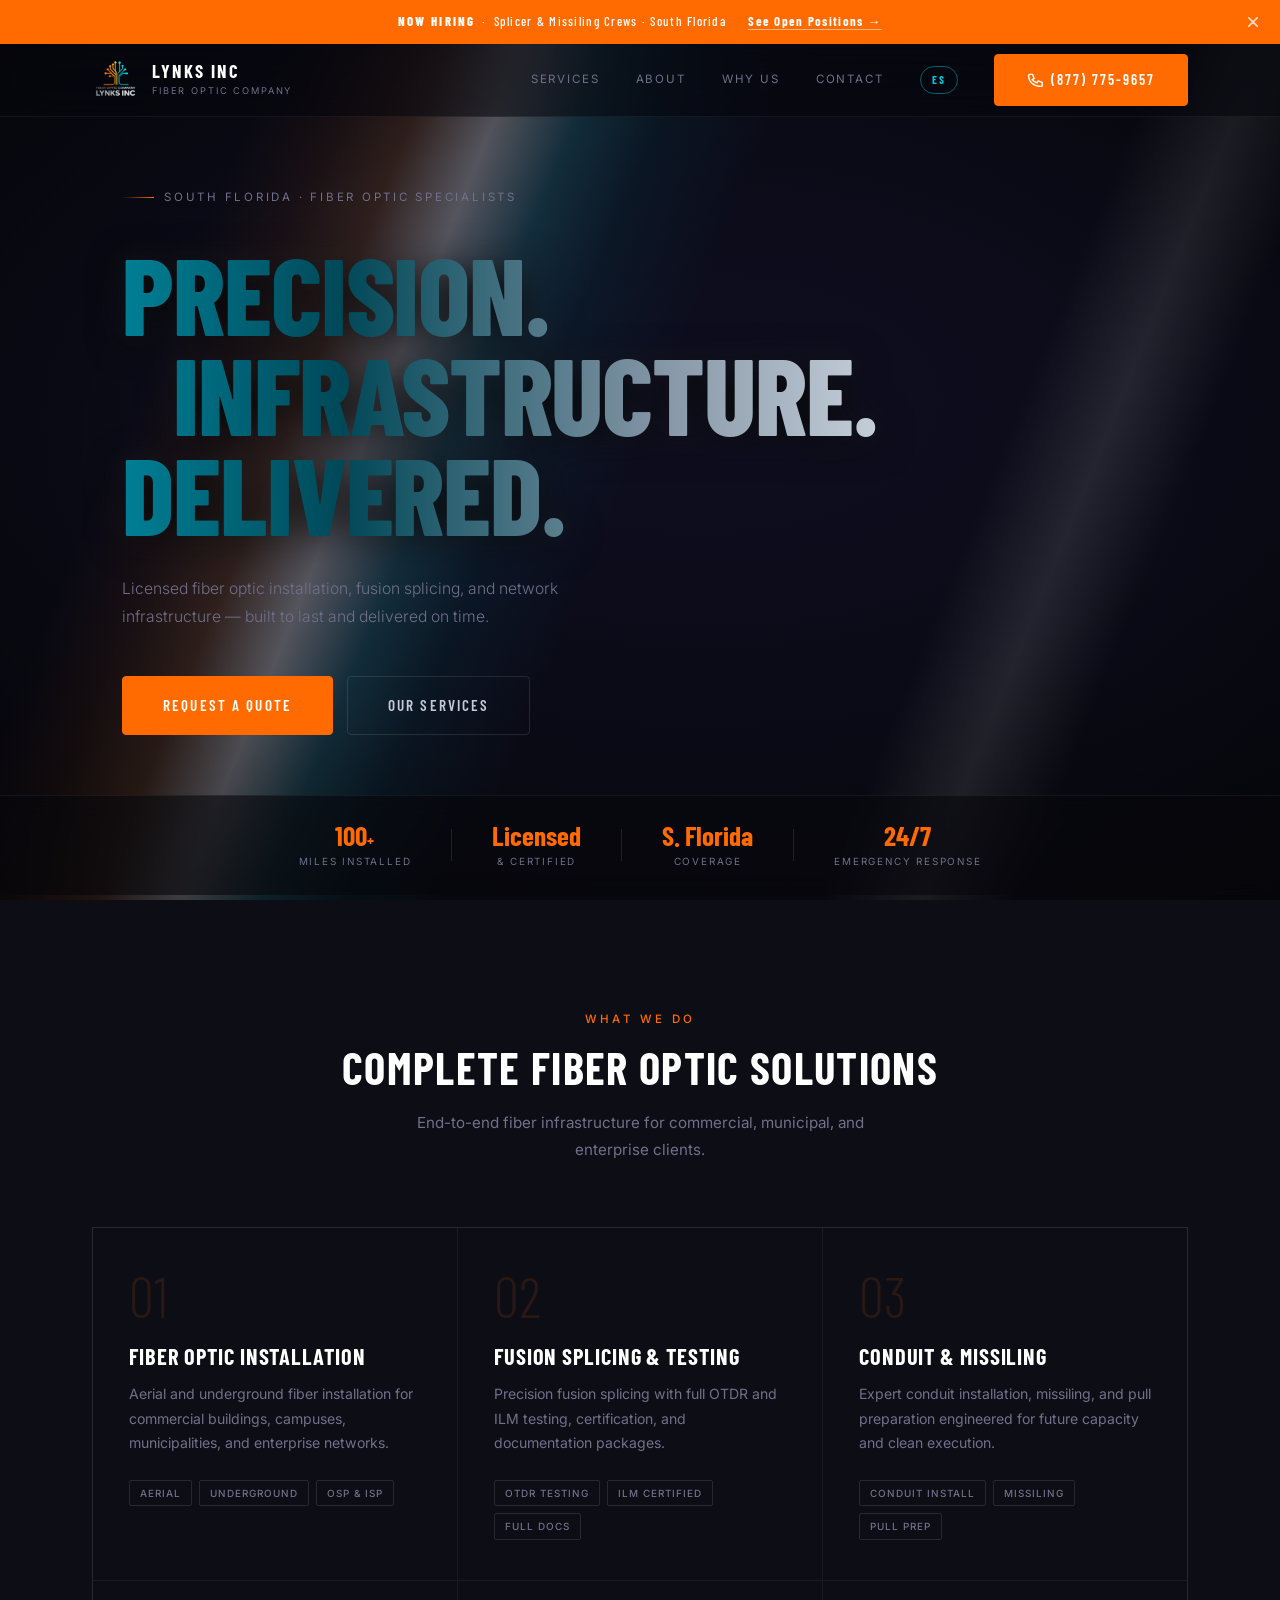
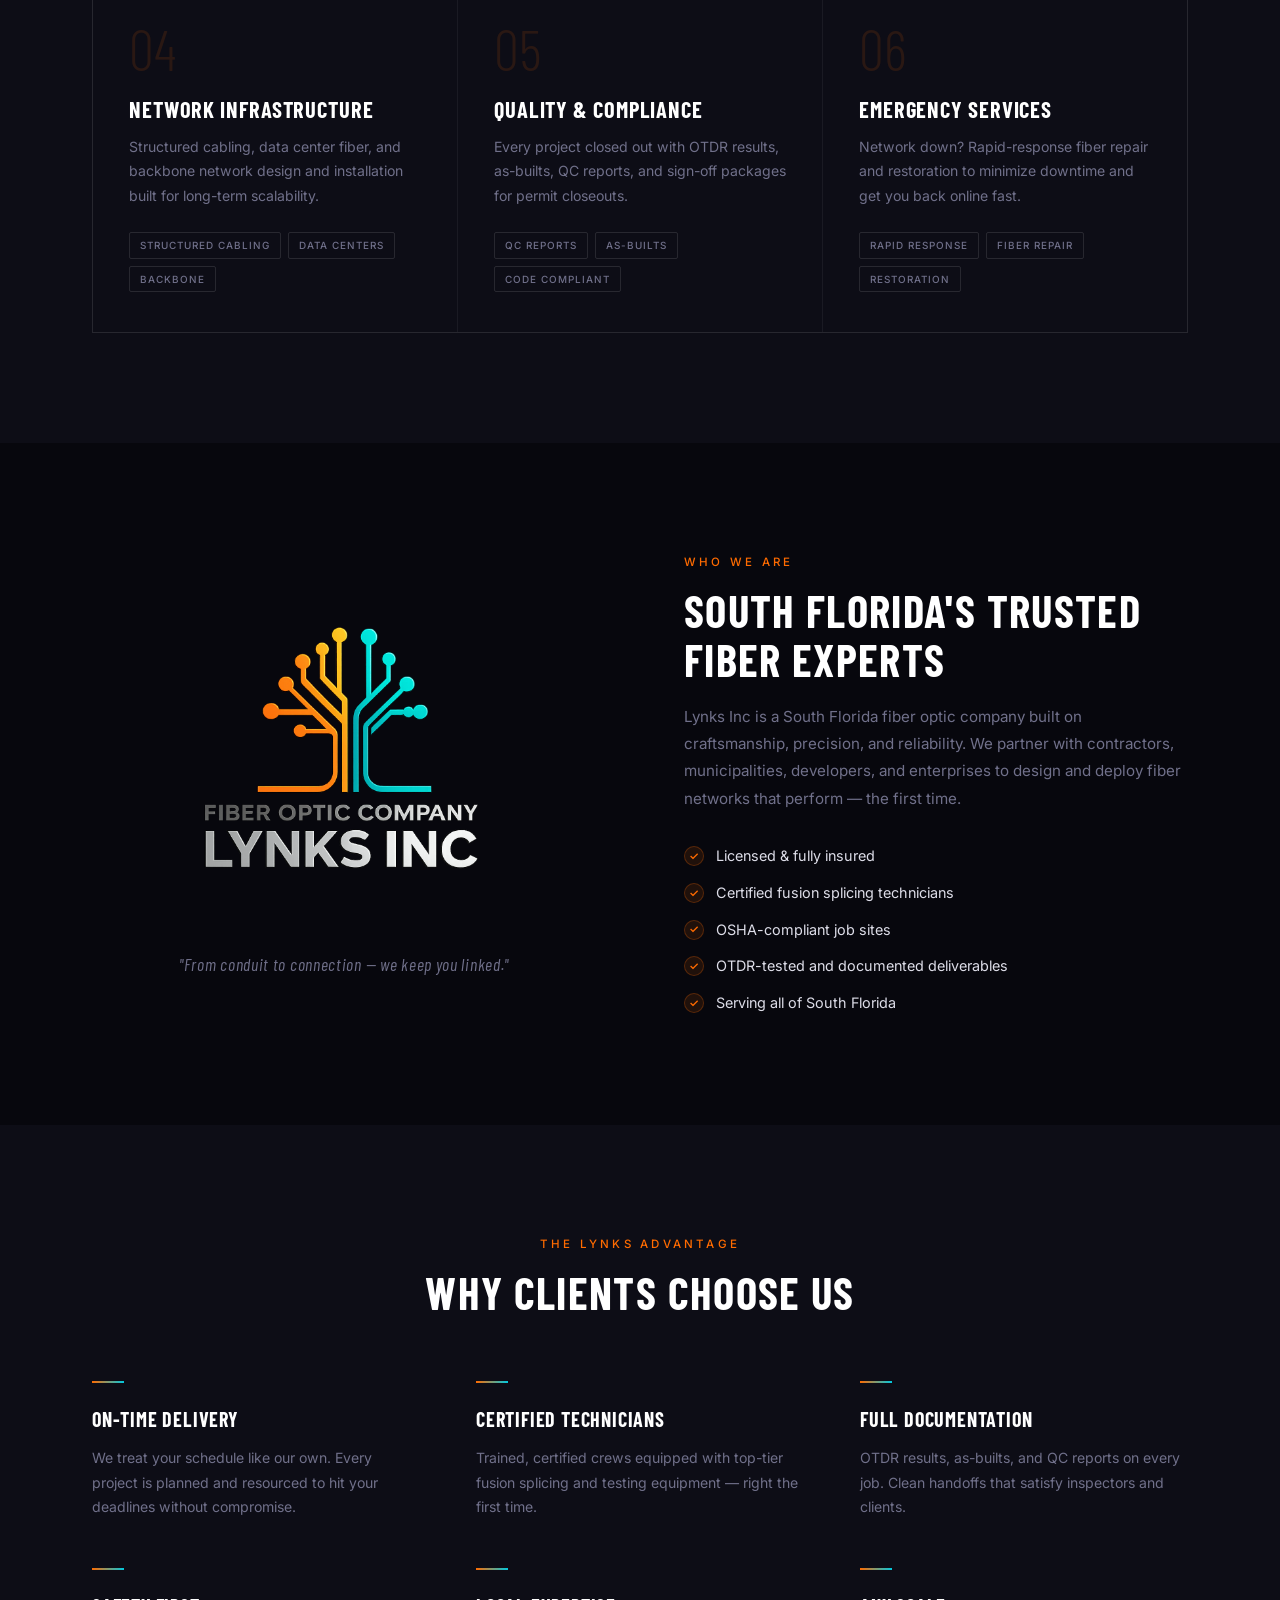
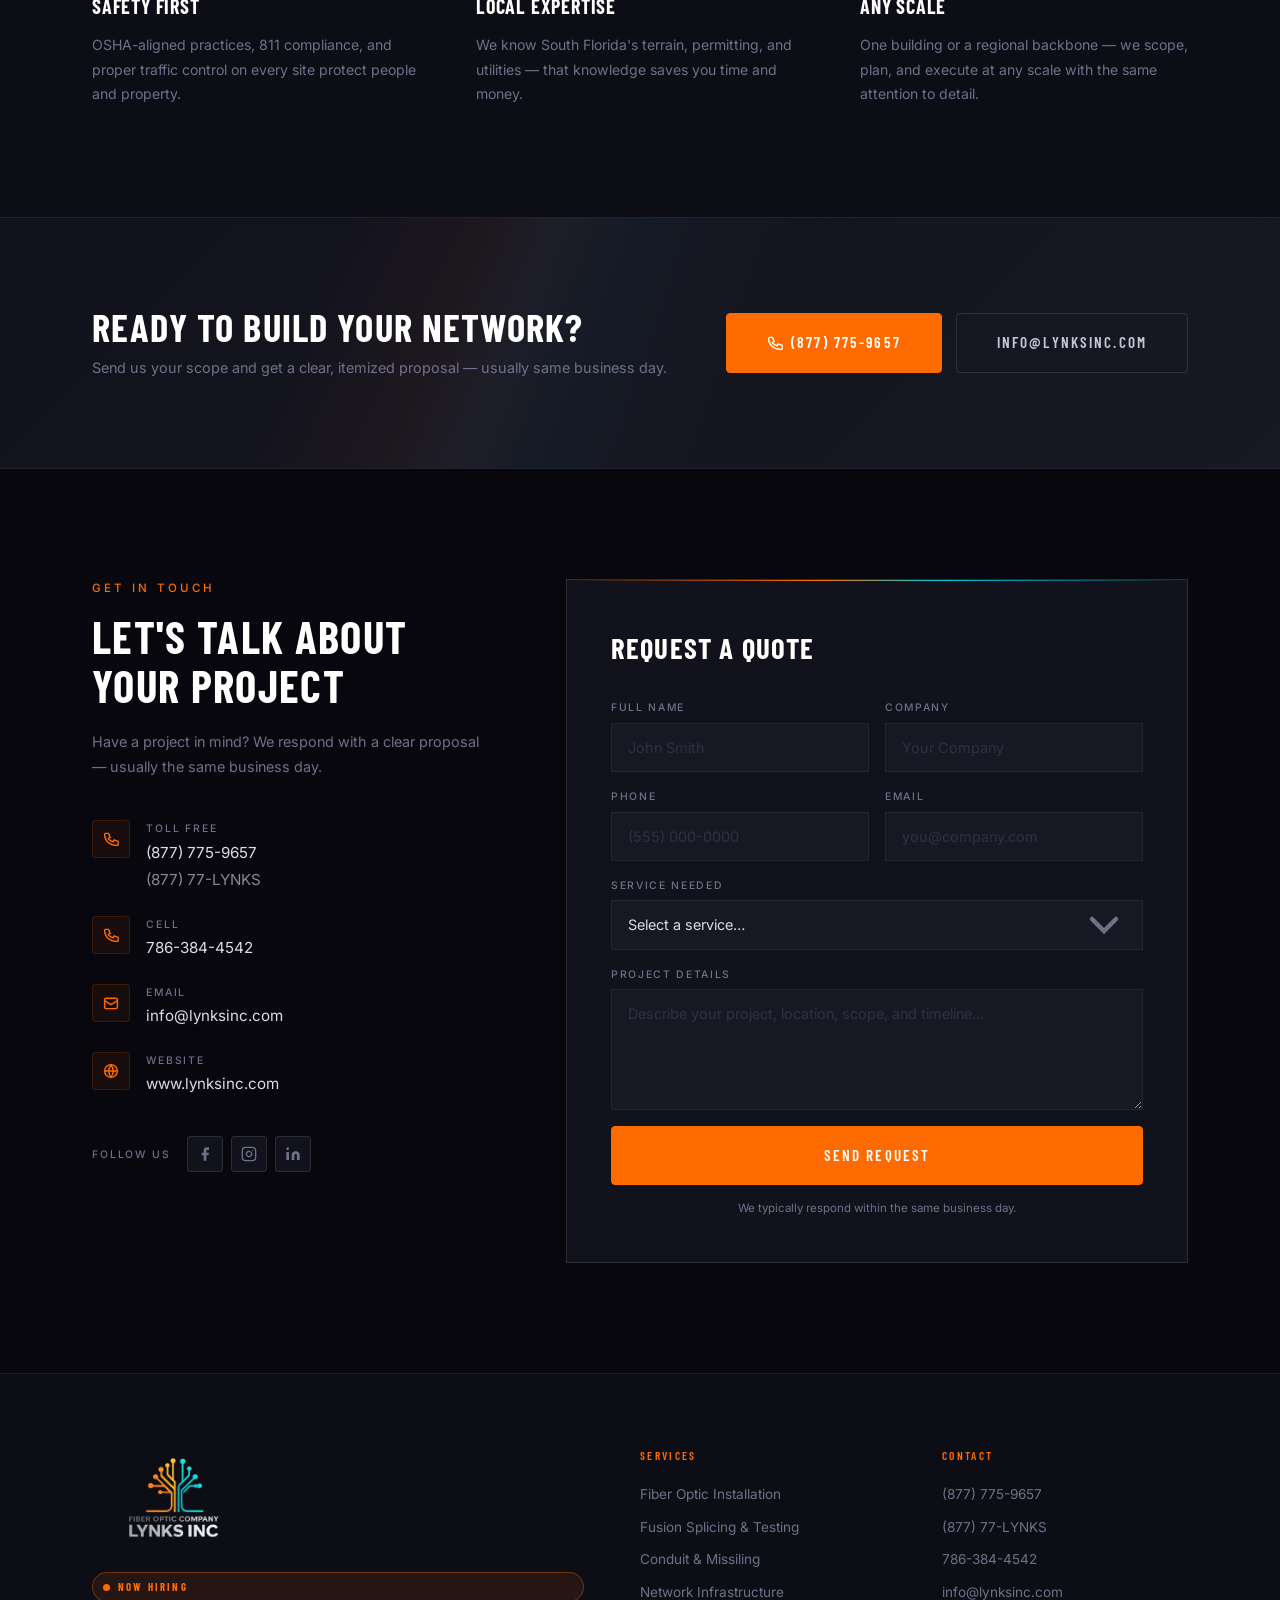
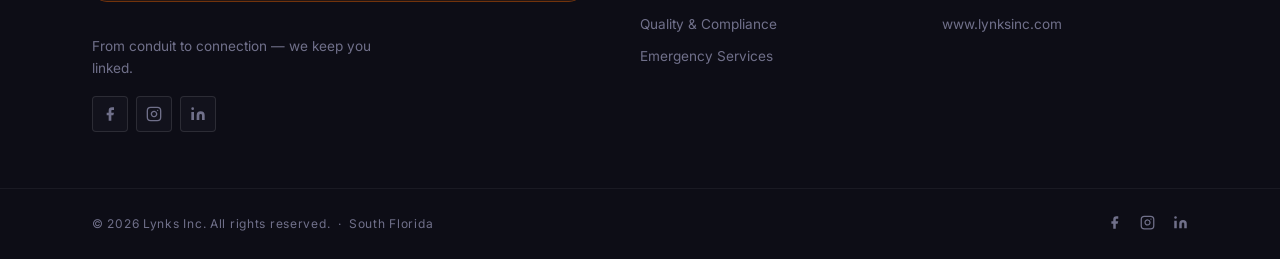
==== commit d19972e5: "spanish, hiring, footer link, banner" ====
--- a/index.html
+++ b/index.html
@@ -12,6 +12,17 @@
 </head>
 <body>
 
+<!-- HIRE BANNER -->
+<div class="hire-banner" id="hireBanner">
+  <p class="hire-txt">
+    <strong>Now Hiring</strong>&ensp;·&ensp;Splicer &amp; Missiling Crews · South Florida
+    <a href="hiring.html" class="hire-link">See Open Positions →</a>
+  </p>
+  <button class="hire-close" id="hireClose" aria-label="Close">
+    <svg viewBox="0 0 12 12" width="10" height="10" fill="none"><path d="M1 1l10 10M11 1L1 11" stroke="currentColor" stroke-width="2" stroke-linecap="round"/></svg>
+  </button>
+</div>
+
 <!-- NAV -->
 <header class="nav" id="nav">
   <div class="container nav-inner">
@@ -19,14 +30,15 @@
       <img src="logo2.png" alt="Lynks Inc" class="nav-logo-img" />
       <div>
         <div class="logo-name">LYNKS INC</div>
-        <div class="logo-sub">Fiber Optic Company</div>
+        <div class="logo-sub" data-i18n="logo-sub">Fiber Optic Company</div>
       </div>
     </a>
     <nav class="nav-links">
-      <a href="#services">Services</a>
-      <a href="#about">About</a>
-      <a href="#why">Why Us</a>
-      <a href="#contact">Contact</a>
+      <a href="#services" data-i18n="nav-services">Services</a>
+      <a href="#about" data-i18n="nav-about">About</a>
+      <a href="#why" data-i18n="nav-why">Why Us</a>
+      <a href="#contact" data-i18n="nav-contact">Contact</a>
+      <button class="lang-toggle" id="langBtn" aria-label="Switch language">ES</button>
       <a href="tel:8777759657" class="btn btn-primary">
         <svg viewBox="0 0 20 20" fill="none"><path d="M3 3h4l2 5-2.5 1.5A11 11 0 0012.5 13.5L14 11l5 2v4a1 1 0 01-1 1C8 18 2 12 2 4a1 1 0 011-1z" stroke="currentColor" stroke-width="1.8" stroke-linecap="round" stroke-linejoin="round"/></svg>
         (877) 775-9657
@@ -37,11 +49,12 @@
     </button>
   </div>
   <div class="mob-menu" id="mobMenu">
-    <a href="#services">Services</a>
-    <a href="#about">About</a>
-    <a href="#why">Why Us</a>
-    <a href="#contact">Contact</a>
+    <a href="#services" data-i18n="mob-services">Services</a>
+    <a href="#about" data-i18n="mob-about">About</a>
+    <a href="#why" data-i18n="mob-why">Why Us</a>
+    <a href="#contact" data-i18n="mob-contact">Contact</a>
     <a href="tel:8777759657" class="btn btn-primary">Call (877) 775-9657</a>
+    <button class="lang-toggle lang-toggle-mob" id="langBtnMob" aria-label="Switch language">ES</button>
   </div>
 </header>
 
@@ -54,18 +67,18 @@
   <div class="hero-vignette"></div>
 
   <div class="container hero-content">
-    <p class="hero-label reveal">South Florida · Fiber Optic Specialists</p>
-    <h1 class="hero-title" id="heroTitle">
+    <p class="hero-label reveal" data-i18n="hero-label">South Florida · Fiber Optic Specialists</p>
+    <h1 class="hero-title" id="heroTitle" data-i18n="hero-title">
       Precision.<br>
       <span class="hero-title-indent">Infrastructure.</span><br>
       Delivered.
     </h1>
-    <p class="hero-sub reveal">
+    <p class="hero-sub reveal" data-i18n="hero-sub">
       Licensed fiber optic installation, fusion splicing, and network infrastructure — built to last and delivered on time.
     </p>
     <div class="hero-ctas reveal">
-      <a href="#contact" class="btn btn-primary btn-lg">Request a Quote</a>
-      <a href="#services" class="btn btn-ghost btn-lg">Our Services</a>
+      <a href="#contact" class="btn btn-primary btn-lg" data-i18n="hero-cta-quote">Request a Quote</a>
+      <a href="#services" class="btn btn-ghost btn-lg" data-i18n="hero-cta-svc">Our Services</a>
     </div>
   </div>
 
@@ -73,22 +86,22 @@
     <div class="container hero-proof-inner">
       <div class="proof-item">
         <span class="proof-val">100<span class="proof-plus">+</span></span>
-        <span class="proof-lbl">Miles Installed</span>
+        <span class="proof-lbl" data-i18n="proof-lbl-1">Miles Installed</span>
       </div>
       <div class="proof-rule"></div>
       <div class="proof-item">
-        <span class="proof-val">Licensed</span>
-        <span class="proof-lbl">&amp; Certified</span>
+        <span class="proof-val" data-i18n="proof-val-2">Licensed</span>
+        <span class="proof-lbl" data-i18n="proof-lbl-2">&amp; Certified</span>
       </div>
       <div class="proof-rule"></div>
       <div class="proof-item">
-        <span class="proof-val">S. Florida</span>
-        <span class="proof-lbl">Coverage</span>
+        <span class="proof-val" data-i18n="proof-val-3">S. Florida</span>
+        <span class="proof-lbl" data-i18n="proof-lbl-3">Coverage</span>
       </div>
       <div class="proof-rule"></div>
       <div class="proof-item">
         <span class="proof-val">24/7</span>
-        <span class="proof-lbl">Emergency Response</span>
+        <span class="proof-lbl" data-i18n="proof-lbl-4">Emergency Response</span>
       </div>
     </div>
   </div>
@@ -98,63 +111,63 @@
 <section class="services" id="services">
   <div class="container">
     <div class="sec-hd reveal">
-      <p class="sec-eye">What We Do</p>
-      <h2 class="sec-title">Complete Fiber Optic Solutions</h2>
-      <p class="sec-desc">End-to-end fiber infrastructure for commercial, municipal, and enterprise clients.</p>
+      <p class="sec-eye" data-i18n="srv-eye">What We Do</p>
+      <h2 class="sec-title" data-i18n="srv-title">Complete Fiber Optic Solutions</h2>
+      <p class="sec-desc" data-i18n="srv-desc">End-to-end fiber infrastructure for commercial, municipal, and enterprise clients.</p>
     </div>
     <div class="srv-grid">
 
       <div class="srv-card reveal">
         <div class="srv-num">01</div>
-        <h3>Fiber Optic Installation</h3>
-        <p>Aerial and underground fiber installation for commercial buildings, campuses, municipalities, and enterprise networks.</p>
-        <ul class="srv-tags">
-          <li>Aerial</li><li>Underground</li><li>OSP &amp; ISP</li>
+        <h3 data-i18n="srv1-h">Fiber Optic Installation</h3>
+        <p data-i18n="srv1-p">Aerial and underground fiber installation for commercial buildings, campuses, municipalities, and enterprise networks.</p>
+        <ul class="srv-tags">
+          <li data-i18n="srv1-t1">Aerial</li><li data-i18n="srv1-t2">Underground</li><li data-i18n="srv1-t3">OSP &amp; ISP</li>
         </ul>
       </div>
 
       <div class="srv-card reveal d1">
         <div class="srv-num">02</div>
-        <h3>Fusion Splicing &amp; Testing</h3>
-        <p>Precision fusion splicing with full OTDR and ILM testing, certification, and documentation packages.</p>
-        <ul class="srv-tags">
-          <li>OTDR Testing</li><li>ILM Certified</li><li>Full Docs</li>
+        <h3 data-i18n="srv2-h">Fusion Splicing &amp; Testing</h3>
+        <p data-i18n="srv2-p">Precision fusion splicing with full OTDR and ILM testing, certification, and documentation packages.</p>
+        <ul class="srv-tags">
+          <li data-i18n="srv2-t1">OTDR Testing</li><li data-i18n="srv2-t2">ILM Certified</li><li data-i18n="srv2-t3">Full Docs</li>
         </ul>
       </div>
 
       <div class="srv-card reveal d2">
         <div class="srv-num">03</div>
-        <h3>Conduit &amp; Missiling</h3>
-        <p>Expert conduit installation, missiling, and pull preparation engineered for future capacity and clean execution.</p>
-        <ul class="srv-tags">
-          <li>Conduit Install</li><li>Missiling</li><li>Pull Prep</li>
+        <h3 data-i18n="srv3-h">Conduit &amp; Missiling</h3>
+        <p data-i18n="srv3-p">Expert conduit installation, missiling, and pull preparation engineered for future capacity and clean execution.</p>
+        <ul class="srv-tags">
+          <li data-i18n="srv3-t1">Conduit Install</li><li data-i18n="srv3-t2">Missiling</li><li data-i18n="srv3-t3">Pull Prep</li>
         </ul>
       </div>
 
       <div class="srv-card reveal">
         <div class="srv-num">04</div>
-        <h3>Network Infrastructure</h3>
-        <p>Structured cabling, data center fiber, and backbone network design and installation built for long-term scalability.</p>
-        <ul class="srv-tags">
-          <li>Structured Cabling</li><li>Data Centers</li><li>Backbone</li>
+        <h3 data-i18n="srv4-h">Network Infrastructure</h3>
+        <p data-i18n="srv4-p">Structured cabling, data center fiber, and backbone network design and installation built for long-term scalability.</p>
+        <ul class="srv-tags">
+          <li data-i18n="srv4-t1">Structured Cabling</li><li data-i18n="srv4-t2">Data Centers</li><li data-i18n="srv4-t3">Backbone</li>
         </ul>
       </div>
 
       <div class="srv-card reveal d1">
         <div class="srv-num">05</div>
-        <h3>Quality &amp; Compliance</h3>
-        <p>Every project closed out with OTDR results, as-builts, QC reports, and sign-off packages for permit closeouts.</p>
-        <ul class="srv-tags">
-          <li>QC Reports</li><li>As-Builts</li><li>Code Compliant</li>
+        <h3 data-i18n="srv5-h">Quality &amp; Compliance</h3>
+        <p data-i18n="srv5-p">Every project closed out with OTDR results, as-builts, QC reports, and sign-off packages for permit closeouts.</p>
+        <ul class="srv-tags">
+          <li data-i18n="srv5-t1">QC Reports</li><li data-i18n="srv5-t2">As-Builts</li><li data-i18n="srv5-t3">Code Compliant</li>
         </ul>
       </div>
 
       <div class="srv-card reveal d2">
         <div class="srv-num">06</div>
-        <h3>Emergency Services</h3>
-        <p>Network down? Rapid-response fiber repair and restoration to minimize downtime and get you back online fast.</p>
-        <ul class="srv-tags">
-          <li>Rapid Response</li><li>Fiber Repair</li><li>Restoration</li>
+        <h3 data-i18n="srv6-h">Emergency Services</h3>
+        <p data-i18n="srv6-p">Network down? Rapid-response fiber repair and restoration to minimize downtime and get you back online fast.</p>
+        <ul class="srv-tags">
+          <li data-i18n="srv6-t1">Rapid Response</li><li data-i18n="srv6-t2">Fiber Repair</li><li data-i18n="srv6-t3">Restoration</li>
         </ul>
       </div>
 
@@ -169,18 +182,18 @@
       <div class="about-logo-wrap">
         <img src="logo2.png" alt="Lynks Inc" />
       </div>
-      <blockquote class="about-quote">"From conduit to connection — we keep you linked."</blockquote>
+      <blockquote class="about-quote" data-i18n="about-quote">"From conduit to connection — we keep you linked."</blockquote>
     </div>
     <div class="about-text reveal d2">
-      <p class="sec-eye">Who We Are</p>
-      <h2 class="sec-title">South Florida's Trusted Fiber Experts</h2>
-      <p class="about-desc">Lynks Inc is a South Florida fiber optic company built on craftsmanship, precision, and reliability. We partner with contractors, municipalities, developers, and enterprises to design and deploy fiber networks that perform — the first time.</p>
+      <p class="sec-eye" data-i18n="about-eye">Who We Are</p>
+      <h2 class="sec-title" data-i18n="about-title">South Florida's Trusted Fiber Experts</h2>
+      <p class="about-desc" data-i18n="about-desc">Lynks Inc is a South Florida fiber optic company built on craftsmanship, precision, and reliability. We partner with contractors, municipalities, developers, and enterprises to design and deploy fiber networks that perform — the first time.</p>
       <ul class="about-list">
-        <li><span class="chk">✓</span>Licensed &amp; fully insured</li>
-        <li><span class="chk">✓</span>Certified fusion splicing technicians</li>
-        <li><span class="chk">✓</span>OSHA-compliant job sites</li>
-        <li><span class="chk">✓</span>OTDR-tested and documented deliverables</li>
-        <li><span class="chk">✓</span>Serving all of South Florida</li>
+        <li data-i18n="about-li1"><span class="chk">✓</span>Licensed &amp; fully insured</li>
+        <li data-i18n="about-li2"><span class="chk">✓</span>Certified fusion splicing technicians</li>
+        <li data-i18n="about-li3"><span class="chk">✓</span>OSHA-compliant job sites</li>
+        <li data-i18n="about-li4"><span class="chk">✓</span>OTDR-tested and documented deliverables</li>
+        <li data-i18n="about-li5"><span class="chk">✓</span>Serving all of South Florida</li>
       </ul>
     </div>
   </div>
@@ -190,39 +203,39 @@
 <section class="why" id="why">
   <div class="container">
     <div class="sec-hd reveal">
-      <p class="sec-eye">The Lynks Advantage</p>
-      <h2 class="sec-title">Why Clients Choose Us</h2>
+      <p class="sec-eye" data-i18n="why-eye">The Lynks Advantage</p>
+      <h2 class="sec-title" data-i18n="why-title">Why Clients Choose Us</h2>
     </div>
     <div class="why-grid">
       <div class="why-item reveal">
         <div class="why-line"></div>
-        <h3>On-Time Delivery</h3>
-        <p>We treat your schedule like our own. Every project is planned and resourced to hit your deadlines without compromise.</p>
+        <h3 data-i18n="why1-h">On-Time Delivery</h3>
+        <p data-i18n="why1-p">We treat your schedule like our own. Every project is planned and resourced to hit your deadlines without compromise.</p>
       </div>
       <div class="why-item reveal d1">
         <div class="why-line"></div>
-        <h3>Certified Technicians</h3>
-        <p>Trained, certified crews equipped with top-tier fusion splicing and testing equipment — right the first time.</p>
+        <h3 data-i18n="why2-h">Certified Technicians</h3>
+        <p data-i18n="why2-p">Trained, certified crews equipped with top-tier fusion splicing and testing equipment — right the first time.</p>
       </div>
       <div class="why-item reveal d2">
         <div class="why-line"></div>
-        <h3>Full Documentation</h3>
-        <p>OTDR results, as-builts, and QC reports on every job. Clean handoffs that satisfy inspectors and clients.</p>
+        <h3 data-i18n="why3-h">Full Documentation</h3>
+        <p data-i18n="why3-p">OTDR results, as-builts, and QC reports on every job. Clean handoffs that satisfy inspectors and clients.</p>
       </div>
       <div class="why-item reveal">
         <div class="why-line"></div>
-        <h3>Safety First</h3>
-        <p>OSHA-aligned practices, 811 compliance, and proper traffic control on every site protect people and property.</p>
+        <h3 data-i18n="why4-h">Safety First</h3>
+        <p data-i18n="why4-p">OSHA-aligned practices, 811 compliance, and proper traffic control on every site protect people and property.</p>
       </div>
       <div class="why-item reveal d1">
         <div class="why-line"></div>
-        <h3>Local Expertise</h3>
-        <p>We know South Florida's terrain, permitting, and utilities — that knowledge saves you time and money.</p>
+        <h3 data-i18n="why5-h">Local Expertise</h3>
+        <p data-i18n="why5-p">We know South Florida's terrain, permitting, and utilities — that knowledge saves you time and money.</p>
       </div>
       <div class="why-item reveal d2">
         <div class="why-line"></div>
-        <h3>Any Scale</h3>
-        <p>One building or a regional backbone — we scope, plan, and execute at any scale with the same attention to detail.</p>
+        <h3 data-i18n="why6-h">Any Scale</h3>
+        <p data-i18n="why6-p">One building or a regional backbone — we scope, plan, and execute at any scale with the same attention to detail.</p>
       </div>
     </div>
   </div>
@@ -232,8 +245,8 @@
 <section class="cta-band">
   <div class="container cta-inner reveal">
     <div>
-      <h2 class="cta-title">Ready to Build Your Network?</h2>
-      <p class="cta-sub">Send us your scope and get a clear, itemized proposal — usually same business day.</p>
+      <h2 class="cta-title" data-i18n="cta-title">Ready to Build Your Network?</h2>
+      <p class="cta-sub" data-i18n="cta-sub">Send us your scope and get a clear, itemized proposal — usually same business day.</p>
     </div>
     <div class="cta-actions">
       <a href="tel:8777759657" class="btn btn-primary btn-lg">
@@ -250,14 +263,14 @@
   <div class="container contact-inner">
 
     <div class="contact-info reveal">
-      <p class="sec-eye">Get In Touch</p>
-      <h2 class="sec-title">Let's Talk About<br>Your Project</h2>
-      <p class="contact-desc">Have a project in mind? We respond with a clear proposal — usually the same business day.</p>
+      <p class="sec-eye" data-i18n="ct-eye">Get In Touch</p>
+      <h2 class="sec-title" data-i18n="ct-title">Let's Talk About<br>Your Project</h2>
+      <p class="contact-desc" data-i18n="ct-desc">Have a project in mind? We respond with a clear proposal — usually the same business day.</p>
       <ul class="contact-list">
         <li>
           <div class="ci"><svg viewBox="0 0 20 20" fill="none"><path d="M3 3h4l2 5-2.5 1.5A11 11 0 0012.5 13.5L14 11l5 2v4a1 1 0 01-1 1C8 18 2 12 2 4a1 1 0 011-1z" stroke="currentColor" stroke-width="1.8" stroke-linecap="round" stroke-linejoin="round"/></svg></div>
           <div>
-            <span class="c-lbl">Toll Free</span>
+            <span class="c-lbl" data-i18n="ct-lbl-tollfree">Toll Free</span>
             <a href="tel:8777759657">(877) 775-9657</a>
             <a href="tel:8777795657" class="c-small">(877) 77-LYNKS</a>
           </div>
@@ -265,27 +278,27 @@
         <li>
           <div class="ci"><svg viewBox="0 0 20 20" fill="none"><path d="M3 3h4l2 5-2.5 1.5A11 11 0 0012.5 13.5L14 11l5 2v4a1 1 0 01-1 1C8 18 2 12 2 4a1 1 0 011-1z" stroke="currentColor" stroke-width="1.8" stroke-linecap="round" stroke-linejoin="round"/></svg></div>
           <div>
-            <span class="c-lbl">Cell</span>
+            <span class="c-lbl" data-i18n="ct-lbl-cell">Cell</span>
             <a href="tel:7863844542">786-384-4542</a>
           </div>
         </li>
         <li>
           <div class="ci"><svg viewBox="0 0 20 20" fill="none"><rect x="2" y="4" width="16" height="13" rx="2" stroke="currentColor" stroke-width="1.8"/><path d="M2 7l8 5 8-5" stroke="currentColor" stroke-width="1.8" stroke-linecap="round"/></svg></div>
           <div>
-            <span class="c-lbl">Email</span>
+            <span class="c-lbl" data-i18n="ct-lbl-email">Email</span>
             <a href="mailto:info@lynksinc.com">info@lynksinc.com</a>
           </div>
         </li>
         <li>
           <div class="ci"><svg viewBox="0 0 20 20" fill="none"><circle cx="10" cy="10" r="8" stroke="currentColor" stroke-width="1.8"/><path d="M2 10h16M10 2a14 14 0 010 16M10 2a14 14 0 000 16" stroke="currentColor" stroke-width="1.8" stroke-linecap="round"/></svg></div>
           <div>
-            <span class="c-lbl">Website</span>
+            <span class="c-lbl" data-i18n="ct-lbl-web">Website</span>
             <a href="http://www.lynksinc.com" target="_blank" rel="noopener">www.lynksinc.com</a>
           </div>
         </li>
       </ul>
       <div class="social-row">
-        <span class="social-lbl">Follow Us</span>
+        <span class="social-lbl" data-i18n="social-lbl">Follow Us</span>
         <div class="social-icons">
           <a href="#" class="soc-icon" aria-label="Facebook" target="_blank" rel="noopener">
             <svg viewBox="0 0 24 24" fill="currentColor"><path d="M18 2h-3a5 5 0 00-5 5v3H7v4h3v8h4v-8h3l1-4h-4V7a1 1 0 011-1h3z"/></svg>
@@ -300,19 +313,21 @@
       </div>
     </div>
 
-    <form class="cform reveal d2" id="cform" novalidate>
-      <h3>Request a Quote</h3>
+    <form class="cform reveal d2" id="cform" name="contact" method="POST" netlify data-netlify-honeypot="bot-field" novalidate>
+      <input type="hidden" name="form-name" value="contact" />
+      <div style="display:none"><input name="bot-field" /></div>
+      <h3 data-i18n="form-title">Request a Quote</h3>
       <div class="frow">
-        <div class="fg"><label for="fname">Full Name</label><input type="text" id="fname" placeholder="John Smith" required /></div>
-        <div class="fg"><label for="fco">Company</label><input type="text" id="fco" placeholder="Your Company" /></div>
+        <div class="fg"><label for="fname" data-i18n="lbl-fname">Full Name</label><input type="text" id="fname" name="name" placeholder="John Smith" data-i18n-ph="ph-fname" required /></div>
+        <div class="fg"><label for="fco" data-i18n="lbl-fco">Company</label><input type="text" id="fco" name="company" placeholder="Your Company" data-i18n-ph="ph-fco" /></div>
       </div>
       <div class="frow">
-        <div class="fg"><label for="fph">Phone</label><input type="tel" id="fph" placeholder="(555) 000-0000" required /></div>
-        <div class="fg"><label for="fem">Email</label><input type="email" id="fem" placeholder="you@company.com" required /></div>
+        <div class="fg"><label for="fph" data-i18n="lbl-fph">Phone</label><input type="tel" id="fph" name="phone" placeholder="(555) 000-0000" required /></div>
+        <div class="fg"><label for="fem" data-i18n="lbl-fem">Email</label><input type="email" id="fem" name="email" placeholder="you@company.com" required /></div>
       </div>
       <div class="fg">
-        <label for="fsv">Service Needed</label>
-        <select id="fsv">
+        <label for="fsv" data-i18n="lbl-fsv">Service Needed</label>
+        <select id="fsv" name="service" data-i18n-select="fsv">
           <option value="">Select a service…</option>
           <option>Fiber Optic Installation</option>
           <option>Fusion Splicing &amp; Testing</option>
@@ -323,14 +338,14 @@
         </select>
       </div>
       <div class="fg">
-        <label for="fmsg">Project Details</label>
-        <textarea id="fmsg" rows="4" placeholder="Describe your project, location, scope, and timeline…"></textarea>
-      </div>
-      <button type="button" class="btn btn-primary btn-full btn-lg" id="fsubmit">Send Request</button>
-      <p class="f-note">We typically respond within the same business day.</p>
+        <label for="fmsg" data-i18n="lbl-fmsg">Project Details</label>
+        <textarea id="fmsg" name="message" rows="4" placeholder="Describe your project, location, scope, and timeline…" data-i18n-ph="ph-fmsg"></textarea>
+      </div>
+      <button type="button" class="btn btn-primary btn-full btn-lg" id="fsubmit" data-i18n="fsubmit">Send Request</button>
+      <p class="f-note" data-i18n="f-note">We typically respond within the same business day.</p>
       <div class="f-success" id="fsuccess">
         <svg viewBox="0 0 24 24" fill="none"><circle cx="12" cy="12" r="10" stroke="#c8a96e" stroke-width="1.5"/><path d="M7 12l3 3 7-7" stroke="#c8a96e" stroke-width="2" stroke-linecap="round" stroke-linejoin="round"/></svg>
-        <p>Message sent. We'll be in touch shortly.</p>
+        <p data-i18n="f-success">Message sent. We'll be in touch shortly.</p>
       </div>
     </form>
 
@@ -344,7 +359,8 @@
       <div class="foot-logo">
         <img src="logo2.png" alt="Lynks Inc" class="foot-logo-img" />
       </div>
-      <p class="foot-tagline">From conduit to connection — we keep you linked.</p>
+      <a href="hiring.html" class="foot-hire-badge"><span class="hire-dot"></span>Now Hiring</a>
+      <p class="foot-tagline" data-i18n="foot-tagline">From conduit to connection — we keep you linked.</p>
       <div class="foot-social">
         <a href="#" class="soc-icon" aria-label="Facebook"><svg viewBox="0 0 24 24" fill="currentColor"><path d="M18 2h-3a5 5 0 00-5 5v3H7v4h3v8h4v-8h3l1-4h-4V7a1 1 0 011-1h3z"/></svg></a>
         <a href="#" class="soc-icon" aria-label="Instagram"><svg viewBox="0 0 24 24" fill="none" stroke="currentColor" stroke-width="2" stroke-linecap="round" stroke-linejoin="round"><rect x="2" y="2" width="20" height="20" rx="5"/><path d="M16 11.37A4 4 0 1112.63 8 4 4 0 0116 11.37z"/><line x1="17.5" y1="6.5" x2="17.51" y2="6.5"/></svg></a>
@@ -352,18 +368,18 @@
       </div>
     </div>
     <div>
-      <h4>Services</h4>
+      <h4 data-i18n="foot-svc-h">Services</h4>
       <ul class="foot-list">
-        <li>Fiber Optic Installation</li>
-        <li>Fusion Splicing &amp; Testing</li>
-        <li>Conduit &amp; Missiling</li>
-        <li>Network Infrastructure</li>
-        <li>Quality &amp; Compliance</li>
-        <li>Emergency Services</li>
+        <li data-i18n="foot-svc-1">Fiber Optic Installation</li>
+        <li data-i18n="foot-svc-2">Fusion Splicing &amp; Testing</li>
+        <li data-i18n="foot-svc-3">Conduit &amp; Missiling</li>
+        <li data-i18n="foot-svc-4">Network Infrastructure</li>
+        <li data-i18n="foot-svc-5">Quality &amp; Compliance</li>
+        <li data-i18n="foot-svc-6">Emergency Services</li>
       </ul>
     </div>
     <div>
-      <h4>Contact</h4>
+      <h4 data-i18n="foot-ct-h">Contact</h4>
       <div class="foot-ct">
         <a href="tel:8777759657">(877) 775-9657</a>
         <a href="tel:8777795657">(877) 77-LYNKS</a>
@@ -375,7 +391,7 @@
   </div>
   <div class="foot-bot">
     <div class="container foot-bot-inner">
-      <p>&copy; <span id="yr"></span> Lynks Inc. All rights reserved. &nbsp;·&nbsp; South Florida</p>
+      <p id="foot-copy-p">&copy; <span id="yr"></span> Lynks Inc. All rights reserved. &nbsp;·&nbsp; South Florida</p>
       <div class="foot-bot-soc">
         <a href="#" aria-label="Facebook"><svg viewBox="0 0 24 24" fill="currentColor" width="15" height="15"><path d="M18 2h-3a5 5 0 00-5 5v3H7v4h3v8h4v-8h3l1-4h-4V7a1 1 0 011-1h3z"/></svg></a>
         <a href="#" aria-label="Instagram"><svg viewBox="0 0 24 24" fill="none" stroke="currentColor" stroke-width="2" width="15" height="15" stroke-linecap="round" stroke-linejoin="round"><rect x="2" y="2" width="20" height="20" rx="5"/><path d="M16 11.37A4 4 0 1112.63 8 4 4 0 0116 11.37z"/><line x1="17.5" y1="6.5" x2="17.51" y2="6.5"/></svg></a>
--- a/style.css
+++ b/style.css
@@ -17,6 +17,9 @@
   --rad: 4px;
   --container: 1160px;
 
+  /* hiring banner height — set to 0px when dismissed */
+  --banner-h: 44px;
+
   /* scroll + load driven metallic vars */
   --shimmer:       200%;
   --shine-x:       120%;
@@ -78,9 +81,39 @@
 .btn-full{width:100%;justify-content:center}
 .btn-lg{padding:16px 40px;font-size:.95rem}
 
+/* ─── HIRE BANNER ───────────────────────────────────────── */
+.hire-banner{
+  position:fixed;top:0;left:0;right:0;z-index:200;
+  height:var(--banner-h);overflow:hidden;
+  background:var(--orange);
+  display:flex;align-items:center;justify-content:center;
+  padding:0 48px;
+  transition:height .35s ease,opacity .35s ease;
+}
+.hire-banner.dismissed{height:0;opacity:0;pointer-events:none}
+.hire-txt{
+  font-family:'Barlow Condensed',sans-serif;
+  font-size:.8rem;font-weight:500;letter-spacing:.1em;
+  color:#fff;text-align:center;white-space:nowrap;
+}
+.hire-txt strong{font-weight:800;letter-spacing:.16em;text-transform:uppercase}
+.hire-link{
+  color:#fff;text-decoration:none;font-weight:700;
+  margin-left:18px;border-bottom:1px solid rgba(255,255,255,.5);
+  transition:border-color .2s;
+}
+.hire-link:hover{border-color:#fff}
+.hire-close{
+  position:absolute;right:16px;
+  color:#fff;opacity:.75;transition:opacity .2s;
+  display:flex;align-items:center;padding:6px;
+}
+.hire-close:hover{opacity:1}
+
 /* ─── NAV ───────────────────────────────────────────────── */
 .nav{
-  position:fixed;top:0;left:0;right:0;z-index:100;
+  position:fixed;top:var(--banner-h);left:0;right:0;z-index:100;
+  transition:background var(--t),border-color var(--t),top .35s ease;
   background:rgba(7,7,13,.55);
   backdrop-filter:blur(22px);-webkit-backdrop-filter:blur(22px);
   border-bottom:1px solid var(--border);
@@ -127,6 +160,24 @@
   color:var(--text);padding:12px 0;border-bottom:1px solid var(--border);
 }
 .mob-menu .btn{margin-top:14px;justify-content:center}
+.mob-menu.open{display:flex}
+
+/* ─── LANG TOGGLE ────────────────────────────────────────── */
+.lang-toggle{
+  font-family:'Barlow Condensed',sans-serif;
+  font-size:.7rem;font-weight:700;letter-spacing:.18em;
+  padding:4px 11px;border-radius:20px;
+  border:1px solid rgba(0,200,224,.45);
+  color:var(--teal);background:transparent;
+  transition:background var(--t),color var(--t),border-color var(--t);
+}
+.lang-toggle:hover{
+  background:var(--teal);color:var(--bg);border-color:var(--teal);
+}
+.lang-toggle-mob{
+  align-self:flex-start;margin-top:16px;
+  font-size:.8rem;padding:6px 16px;
+}
 .mob-menu.open{display:flex}
 
 /* ─── HERO ──────────────────────────────────────────────── */
@@ -192,7 +243,7 @@
 
 .hero-content{
   position:relative;z-index:2;
-  padding-top:130px;padding-bottom:60px;
+  padding-top:calc(130px + var(--banner-h, 0px));padding-bottom:60px;
   max-width:1100px;   /* wider so long words don't overflow the gradient box */
   width:100%;
 }
@@ -245,7 +296,6 @@
 
   /* shadow reacts to light direction — driven by JS via CSS var */
   filter: var(--title-shadow);
-  transition: filter .08s linear;
 
   opacity:0;
   animation:fadeUp .8s .2s forwards;
@@ -465,6 +515,29 @@
   object-fit:contain;
   mix-blend-mode:screen;     /* blends the dark bg away, logo floats on footer */
 }
+/* ─── FOOTER HIRE BADGE ──────────────────────────────── */
+.foot-hire-badge{
+  display:inline-flex;align-items:center;gap:8px;
+  background:rgba(255,107,0,.1);
+  border:1px solid rgba(255,107,0,.35);
+  color:var(--orange);
+  font-family:'Barlow Condensed',sans-serif;
+  font-size:.68rem;font-weight:700;letter-spacing:.2em;text-transform:uppercase;
+  padding:5px 14px 5px 10px;border-radius:20px;
+  margin-bottom:18px;
+  transition:background var(--t),border-color var(--t);
+}
+.foot-hire-badge:hover{background:rgba(255,107,0,.2);border-color:var(--orange)}
+.hire-dot{
+  width:7px;height:7px;border-radius:50%;
+  background:var(--orange);flex-shrink:0;
+  animation:dot-pulse 1.6s ease-in-out infinite;
+}
+@keyframes dot-pulse{
+  0%,100%{opacity:1;transform:scale(1)}
+  50%{opacity:.25;transform:scale(.7)}
+}
+
 .foot-tagline{font-size:.85rem;color:var(--muted);line-height:1.6;max-width:280px}
 .foot-social{display:flex;gap:8px}
 .footer h4{
@@ -510,19 +583,119 @@
   .foot-inner{grid-template-columns:1fr 1fr}
   .foot-brand{grid-column:1/-1}
 }
+
+/* ── 768px: tablet / large phone ── */
 @media(max-width:768px){
-  .nav-links{display:none}.burger{display:flex}
-  .hero-title{font-size:clamp(3rem,14vw,5.5rem)}
-  .hero-title-indent{padding-left:1.5rem}
+  .nav-links{display:none}
+  .burger{display:flex}
+
+  /* Hero — center-aligned on mobile, each word gets its own moment */
+  .hero-content{padding-top:100px;padding-bottom:40px;text-align:center}
+  .hero-label{justify-content:center}
+  .hero-label::before{display:none} /* remove left line on center layout */
+  .hero-title{
+    font-size:clamp(2.8rem,11vw,5rem);
+    text-align:center;
+  }
+  .hero-title-indent{padding-left:0} /* no indent — centered layout handles it */
+  .hero-sub{margin-left:auto;margin-right:auto;text-align:center}
+  .hero-ctas{justify-content:center}
+
+  /* Proof bar — 2×2 grid */
+  .hero-proof-inner{
+    display:grid;
+    grid-template-columns:1fr 1fr;
+    gap:0;
+    padding:0;
+  }
+  .proof-item{
+    padding:22px 16px;
+    border:1px solid var(--border);
+    display:flex;flex-direction:column;align-items:center;
+  }
+  .proof-rule{display:none}
+
   .srv-grid{grid-template-columns:1fr}
   .why-grid{grid-template-columns:1fr}
   .cta-inner{flex-direction:column;align-items:flex-start}
   .foot-inner{grid-template-columns:1fr}
   .frow{grid-template-columns:1fr}
   .foot-bot-inner{flex-direction:column;text-align:center}
-}
+  .foot-bot-soc{justify-content:center}
+}
+
+/* ── 480px: standard phones ── */
 @media(max-width:480px){
-  .hero-ctas,.cta-actions{flex-direction:column}
-  .proof-item{padding:0 16px}
-  .cform{padding:28px 20px}
-}
+  .container{padding:0 20px}
+  .hero-content{padding-top:90px}
+  .hero-title{font-size:clamp(2.3rem,10vw,3.8rem)}
+  .hero-ctas,.cta-actions{flex-direction:column;align-items:center}
+  .hero-ctas .btn,.cta-actions .btn{width:100%;justify-content:center}
+  .cform{padding:24px 18px}
+  .srv-card{padding:28px 22px}
+  .why-item{padding:0}
+  .cta-inner{align-items:center;text-align:center}
+  .cta-title{font-size:clamp(1.6rem,7vw,2.2rem)}
+  .cta-sub{text-align:center}
+  .contact-info .sec-title{font-size:clamp(1.6rem,7vw,2.2rem)}
+  .foot-logo-img{height:80px}
+}
+
+/* ── 380px: small phones (iPhone SE etc.) ── */
+@media(max-width:380px){
+  .container{padding:0 16px}
+  .hero-content{padding-top:80px}
+  .hero-title{font-size:clamp(2rem,9.5vw,3.2rem)}
+
+  /* Nav — slim it down */
+  .nav-inner{height:60px}
+  .logo-sub{display:none}
+  .nav-logo-img{height:38px;width:38px}
+  .logo-name{font-size:1rem}
+
+  /* Proof bar — stack fully, drop the grid gap */
+  .hero-proof-inner{grid-template-columns:1fr 1fr}
+  .proof-item{padding:16px 10px}
+  .proof-val{font-size:1.3rem}
+  .proof-lbl{font-size:.58rem}
+
+  /* Simplify hero label */
+  .hero-label{font-size:.62rem;letter-spacing:.18em}
+
+  /* Services */
+  .srv-num{font-size:2.5rem}
+  .srv-card{padding:24px 18px}
+
+  /* Footer */
+  .foot-logo-img{height:60px}
+  .footer{padding:48px 0 0}
+  .foot-inner{gap:32px;padding-bottom:32px}
+
+  /* Form */
+  .cform{padding:20px 16px}
+  .cform h3{font-size:1.4rem}
+}
+
+/* ── 320px: absolute minimum ── */
+@media(max-width:320px){
+  .container{padding:0 12px}
+  .hero-title{font-size:clamp(1.75rem,9vw,2.6rem)}
+  .hero-sub{font-size:.85rem}
+  .hero-label{display:none} /* clean it up at this tiny size */
+  .proof-val{font-size:1.1rem}
+  .proof-lbl{font-size:.52rem;letter-spacing:.1em}
+  .btn-lg{padding:13px 24px;font-size:.85rem}
+  .sec-title{font-size:clamp(1.5rem,7.5vw,2rem)}
+  .srv-card h3{font-size:1.2rem}
+  .cta-title{font-size:1.5rem}
+
+  /* proof bar: stack vertically at 320 — 2 cols is too tight */
+  .hero-proof-inner{grid-template-columns:1fr}
+  .proof-item{
+    flex-direction:row;gap:12px;
+    align-items:center;justify-content:center;
+    padding:12px 16px;
+    border-top:none;border-left:none;border-right:none;
+  }
+  .proof-val{font-size:1.1rem}
+}
